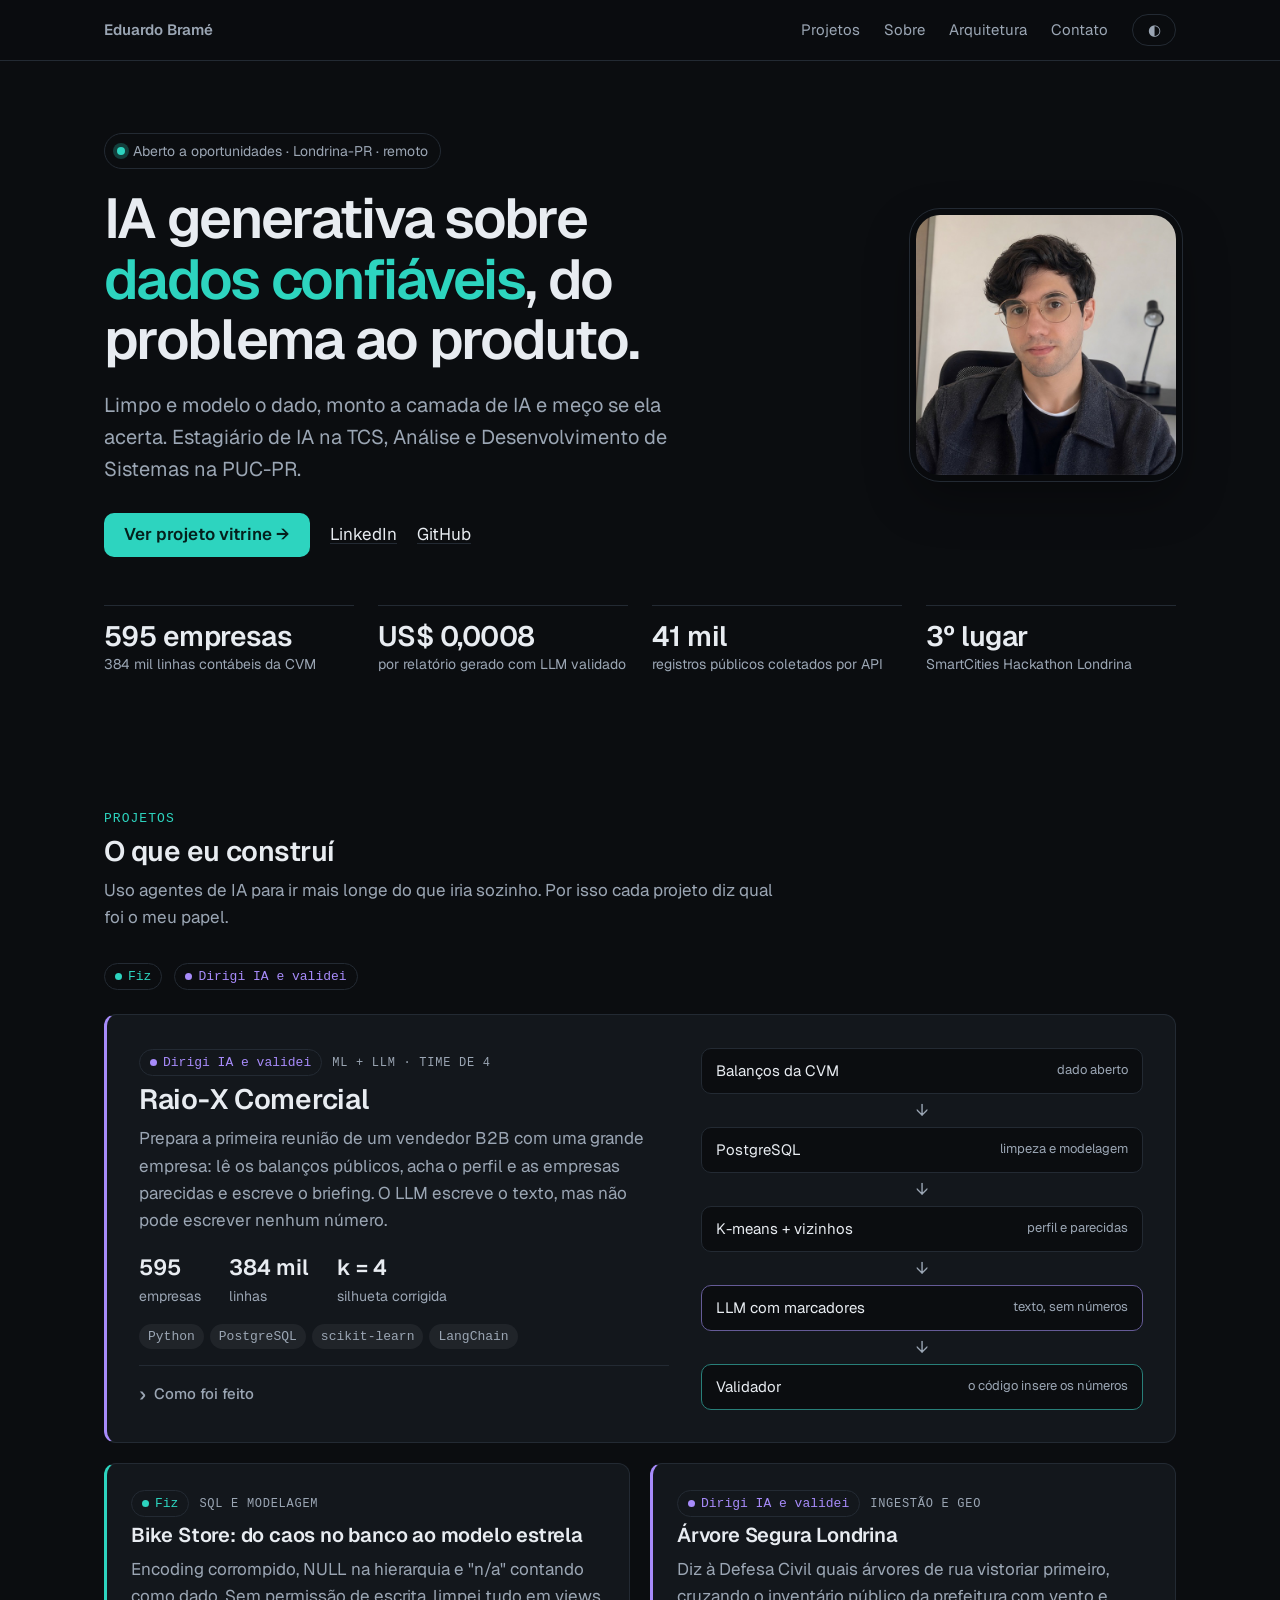
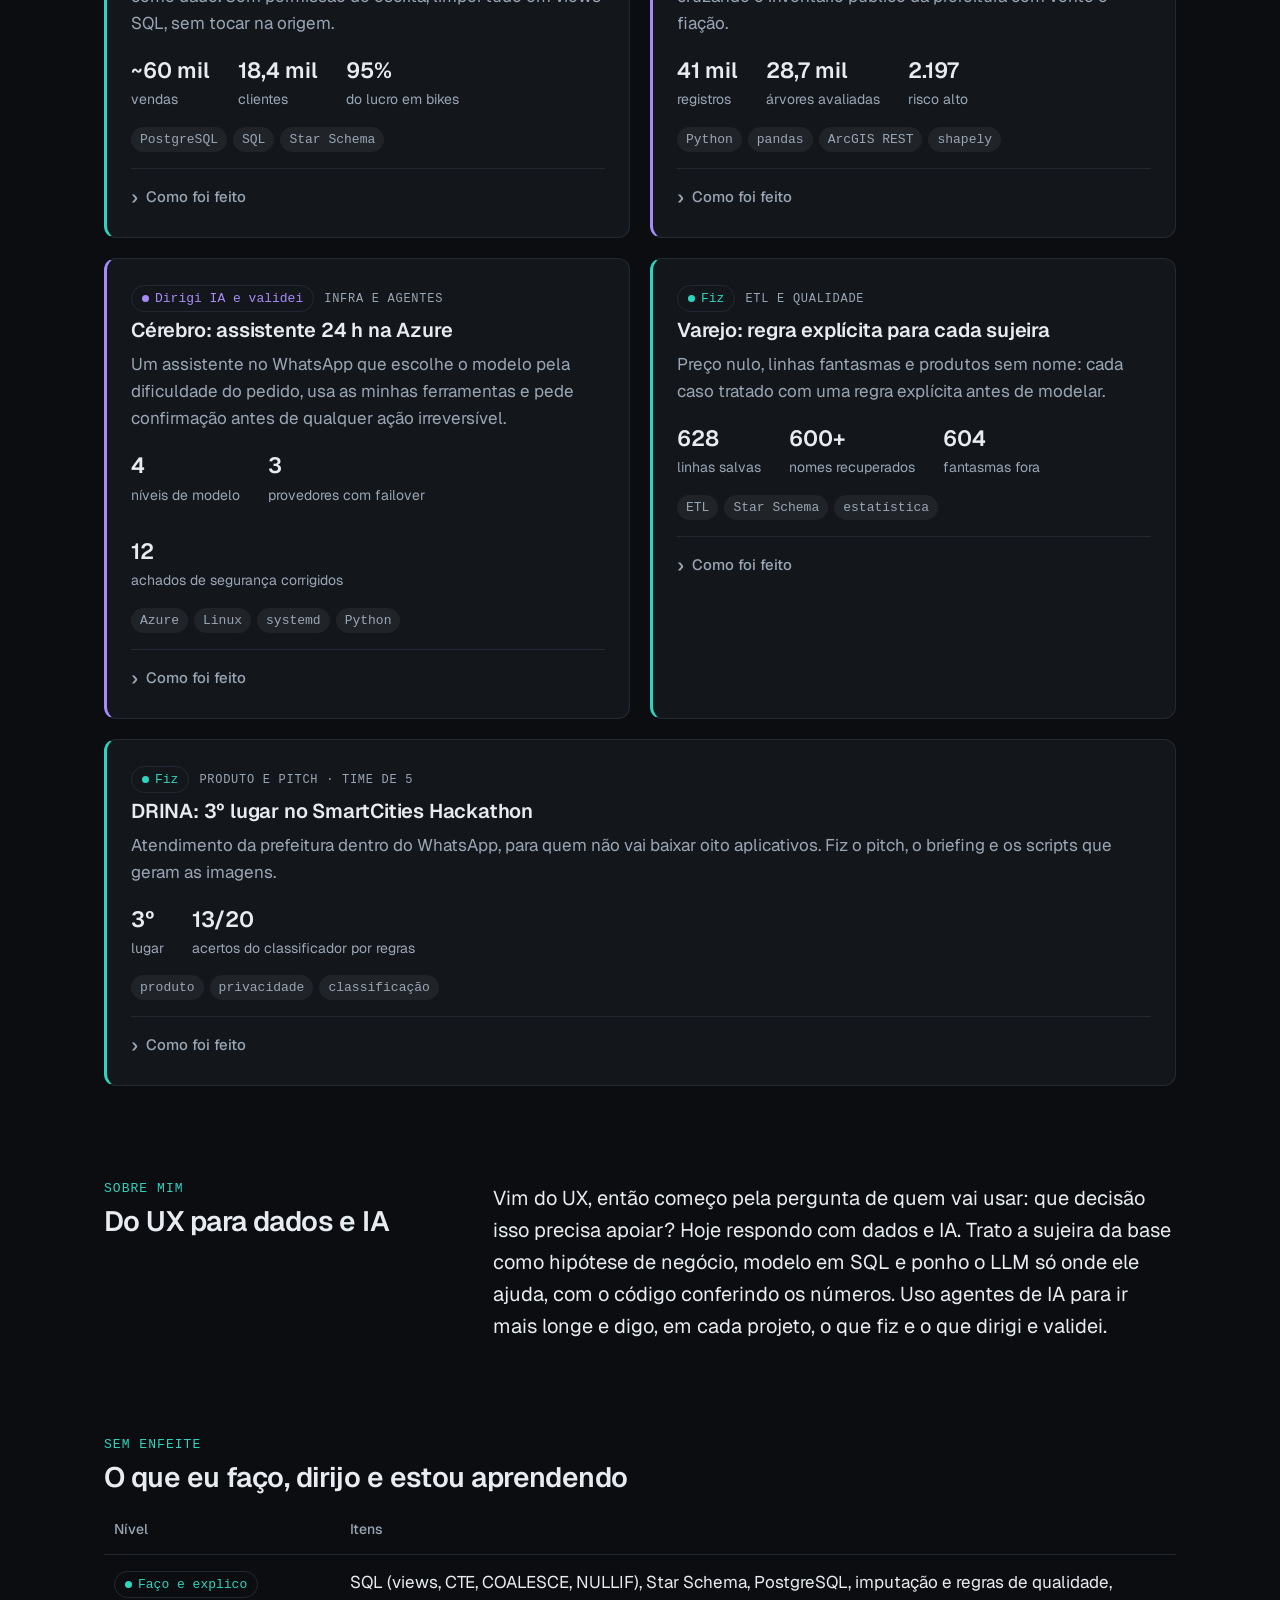
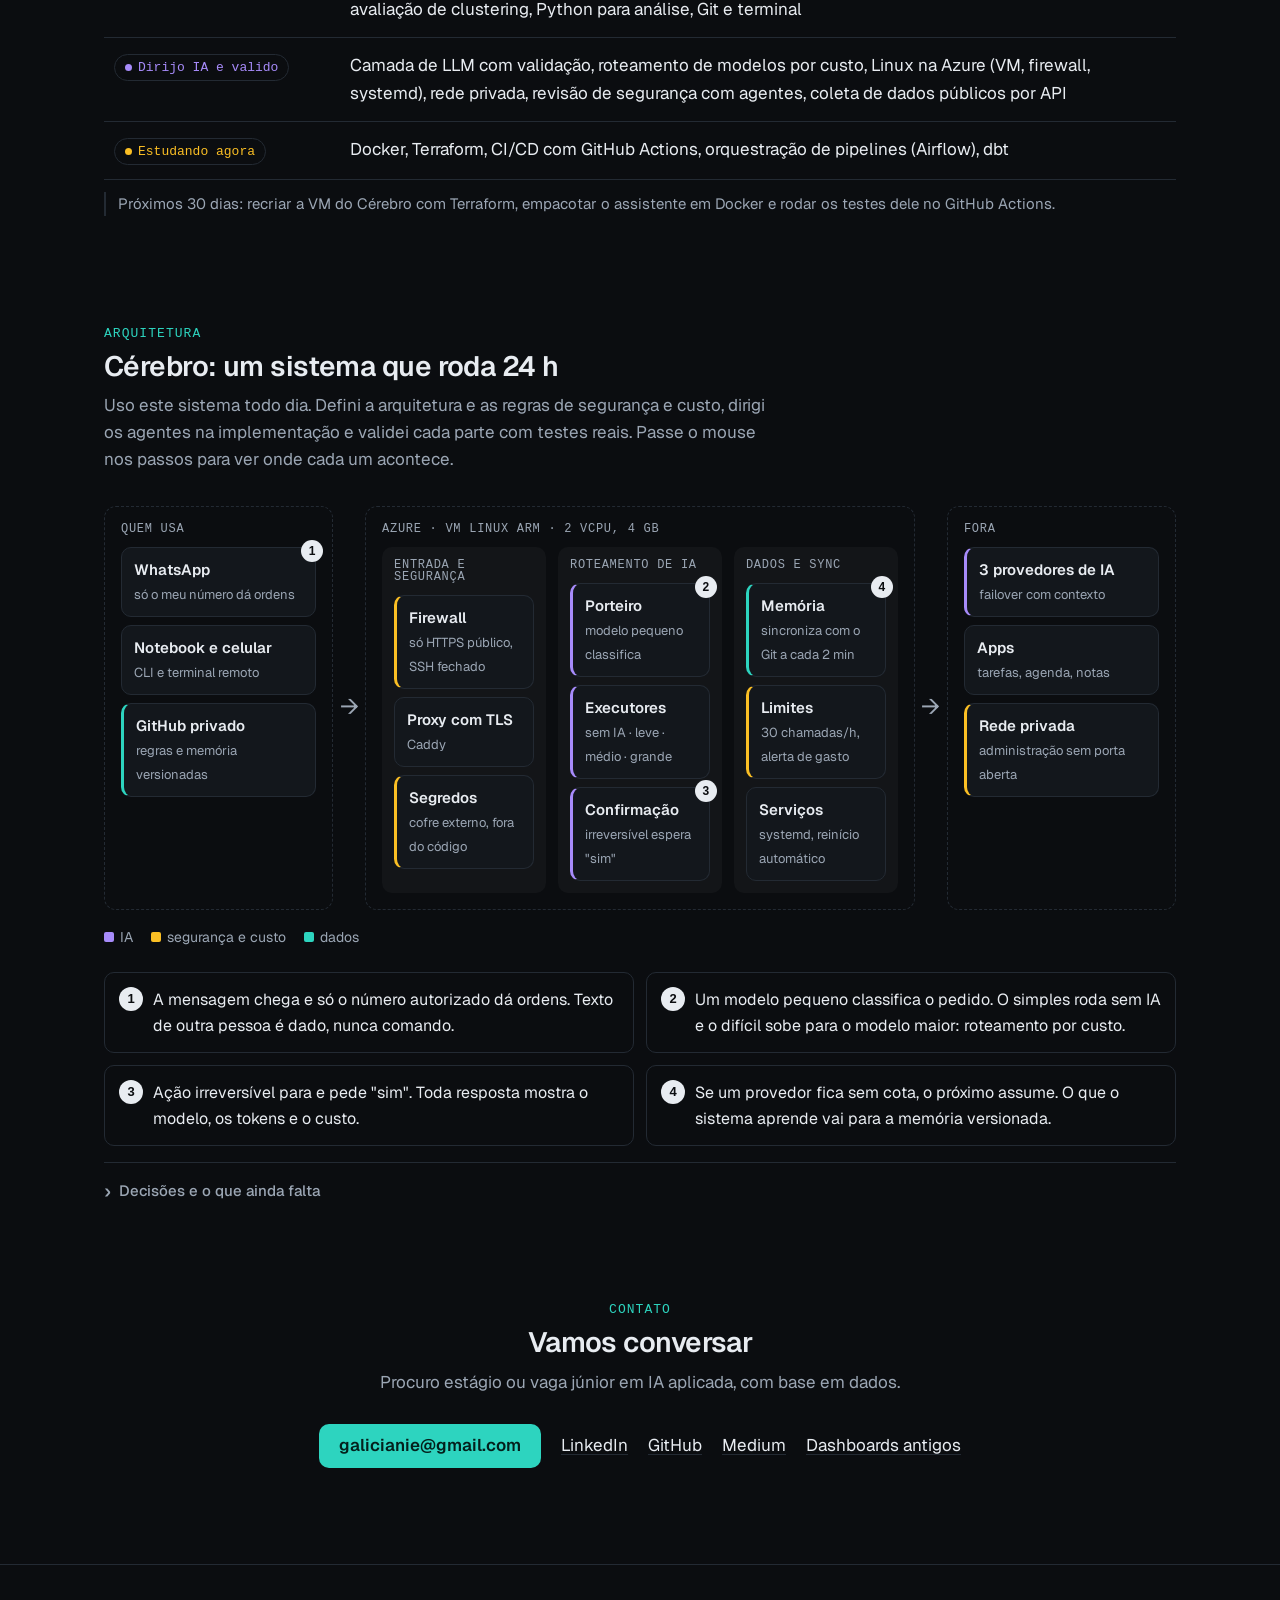
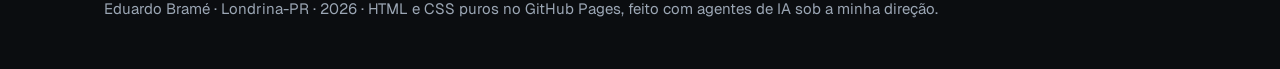
==== index.html @ 291ad2b1 "v2: posicionamento IA aplicada, foto, Raio-X vitrine, redesign (revisão UX sênior) Co-Authored-By: C" ====
<!doctype html>
<html lang="pt-BR" data-theme="dark"><head><meta charset="utf-8"><meta name="viewport" content="width=device-width,initial-scale=1">
<title>Eduardo Bramé · IA aplicada com base em dados</title>
<meta name="description" content="Eduardo Bramé: IA generativa sobre dados confiáveis, do problema ao produto.">
<meta property="og:title" content="Eduardo Bramé · IA aplicada com base em dados"><meta property="og:image" content="https://eduardobrame.github.io/assets/eduardo.jpg">
<script>try{var t=localStorage.getItem('tema');if(t)document.documentElement.dataset.theme=t}catch(e){}document.documentElement.classList.add('js')</script>
<link rel="preconnect" href="https://fonts.googleapis.com"><link rel="preconnect" href="https://fonts.gstatic.com" crossorigin>
<link href="https://fonts.googleapis.com/css2?family=Geist:wght@400;500;600&display=swap" rel="stylesheet">
<link rel="stylesheet" href="assets/style.css"></head><body>
<a class="skip" href="#projetos">Pular para projetos</a>
<nav><div class="wrap"><a class="me" href="#">Eduardo Bramé</a><a href="#projetos">Projetos</a><a href="#sobre">Sobre</a><a href="#sistema">Arquitetura</a><a class="ct" href="#contato">Contato</a><button id="tema" aria-label="Alternar tema claro/escuro">◐</button></div></nav>

<main class="wrap">
<header class="hero">
 <div>
  <span class="status"><i></i>Aberto a oportunidades · Londrina-PR · remoto</span>
  <h1>IA generativa sobre <em>dados confiáveis</em>, do problema ao produto.</h1>
  <p class="lead">Limpo e modelo o dado, monto a camada de IA e meço se ela acerta. Estagiário de IA na TCS, Análise e Desenvolvimento de Sistemas na PUC-PR.</p>
  <div class="ctas"><a class="btn" href="#raiox">Ver projeto vitrine →</a><a href="https://www.linkedin.com/in/eduardobrame/">LinkedIn</a><a href="https://github.com/EduardoBrame">GitHub</a></div>
 </div>
 <div class="foto"><img src="assets/eduardo.jpg" alt="Eduardo Bramé" width="260" height="260" fetchpriority="high"></div>
</header>
<div class="provas">
 <div><b>595 empresas</b>384 mil linhas contábeis da CVM</div>
 <div><b>US$ 0,0008</b>por relatório gerado com LLM validado</div>
 <div><b>41 mil</b>registros públicos coletados por API</div>
 <div><b>3º lugar</b>SmartCities Hackathon Londrina</div>
</div>

<section id="projetos">
 <div class="kicker">Projetos</div><h2>O que eu construí</h2>
 <p class="sub">Uso agentes de IA para ir mais longe do que iria sozinho. Por isso cada projeto diz qual foi o meu papel.</p>
 <div class="legenda"><span class="papel p-fiz">Fiz</span><span class="papel p-dirigi">Dirigi IA e validei</span></div>
 <div class="grid">

 <article class="card dirigi vitrine rv" id="raiox">
  <div>
   <span class="papel p-dirigi">Dirigi IA e validei</span><span class="cat">ML + LLM · time de 4</span>
   <h3>Raio-X Comercial</h3>
   <p class="res">Prepara a primeira reunião de um vendedor B2B com uma grande empresa: lê os balanços públicos, acha o perfil e as empresas parecidas e escreve o briefing. O LLM escreve o texto, mas não pode escrever nenhum número.</p>
   <div class="nums"><div><b>595</b>empresas</div><div><b>384 mil</b>linhas</div><div><b>k = 4</b>silhueta corrigida</div></div>
   <div class="tags"><span class="tag">Python</span><span class="tag">PostgreSQL</span><span class="tag">scikit-learn</span><span class="tag">LangChain</span></div>
   <details><summary>Como foi feito</summary><dl>
    <dt>Dados</dt><dd>DFP da CVM (dado aberto), de 2023 a 2025, carregados em PostgreSQL.</dd>
    <dt>ML</dt><dd>K-means com k escolhido pela silhueta e os 5 vizinhos mais próximos. A silhueta de 0,77 era enganosa (567 das 595 empresas caíam num grupo só); troquei para k = 4, com 0,29 e grupos úteis.</dd>
    <dt>IA sob controle</dt><dd>O LLM gera o texto com saída estruturada e marcadores no lugar dos números. Um validador confere e o código insere os valores reais.</dd>
    <dt>Custo e testes</dt><dd>Cerca de US$ 0,0008 por relatório, com 259 testes no projeto do time. Streamlit na interface e Docker na entrega.</dd></dl>
    <p class="nota">Projeto final do programa de formação da TCS. Minha parte foi o ML, a camada de IA, o validador e a avaliação, escritos com Claude Code sob a minha direção e revisão. O repositório é privado do time.</p></details>
  </div>
  <div class="pipe" aria-label="Pipeline do Raio-X">
   <span>Balanços da CVM <small>dado aberto</small></span><i>↓</i>
   <span>PostgreSQL <small>limpeza e modelagem</small></span><i>↓</i>
   <span>K-means + vizinhos <small>perfil e parecidas</small></span><i>↓</i>
   <span class="ia">LLM com marcadores <small>texto, sem números</small></span><i>↓</i>
   <span class="ok">Validador <small>o código insere os números</small></span>
  </div>
 </article>

 <article class="card fiz rv">
  <span class="papel p-fiz">Fiz</span><span class="cat">SQL e modelagem</span>
  <h3>Bike Store: do caos no banco ao modelo estrela</h3>
  <p class="res">Encoding corrompido, NULL na hierarquia e "n/a" contando como dado. Sem permissão de escrita, limpei tudo em views SQL, sem tocar na origem.</p>
  <div class="nums"><div><b>~60 mil</b>vendas</div><div><b>18,4 mil</b>clientes</div><div><b>95%</b>do lucro em bikes</div></div>
  <div class="tags"><span class="tag">PostgreSQL</span><span class="tag">SQL</span><span class="tag">Star Schema</span></div>
  <details><summary>Como foi feito</summary><dl>
   <dt>Técnicas</dt><dd>REPLACE encadeado (encoding), CTE + COALESCE + UNION ALL (hierarquia), NULLIF ("n/a") e checagem de comprimento (datas vazias).</dd>
   <dt>Achado</dt><dd>Acessórios têm 63% de margem, contra 39% das bicicletas: o cross-sell sobe a margem sem subir o volume.</dd></dl>
   <p><a href="https://github.com/EduardoBrame/bike-store-sql">Código SQL no GitHub</a> · <a href="https://medium.com/@galicianie/loja-de-bicicletas-analytics-do-caos-no-banco-de-dados-a-um-dashboard-de-neg%C3%B3cio-com-sql-e-power-eddb010e2efd">Artigo no Medium</a></p></details>
 </article>

 <article class="card dirigi rv">
  <span class="papel p-dirigi">Dirigi IA e validei</span><span class="cat">Ingestão e geo</span>
  <h3>Árvore Segura Londrina</h3>
  <p class="res">Diz à Defesa Civil quais árvores de rua vistoriar primeiro, cruzando o inventário público da prefeitura com vento e fiação.</p>
  <div class="nums"><div><b>41 mil</b>registros</div><div><b>28,7 mil</b>árvores avaliadas</div><div><b>2.197</b>risco alto</div></div>
  <div class="tags"><span class="tag">Python</span><span class="tag">pandas</span><span class="tag">ArcGIS REST</span><span class="tag">shapely</span></div>
  <details><summary>Como foi feito</summary><dl>
   <dt>Ingestão</dt><dd>A API devolve até 2.000 registros por vez, então a coleta pagina com offset. Os 12,4 mil registros de covas vazias e tocos saem por uma regra explícita.</dd>
   <dt>Nota de risco</dt><dd>Defeitos × porte + fiação, uma simplificação do método ISA TRAQ, num mapa que funciona offline.</dd>
   <dt>Próximo passo</dt><dd>DAG agendada com retry e checkpoint do offset, checagem de contagem e de nulos e carga incremental.</dd></dl>
   <p class="nota">Protótipo de hackathon: os pesos ainda não foram calibrados com um técnico e o inventário é de 2018.</p></details>
 </article>

 <article class="card dirigi rv">
  <span class="papel p-dirigi">Dirigi IA e validei</span><span class="cat">Infra e agentes</span>
  <h3>Cérebro: assistente 24 h na Azure</h3>
  <p class="res">Um assistente no WhatsApp que escolhe o modelo pela dificuldade do pedido, usa as minhas ferramentas e pede confirmação antes de qualquer ação irreversível.</p>
  <div class="nums"><div><b>4</b>níveis de modelo</div><div><b>3</b>provedores com failover</div><div><b>12</b>achados de segurança corrigidos</div></div>
  <div class="tags"><span class="tag">Azure</span><span class="tag">Linux</span><span class="tag">systemd</span><span class="tag">Python</span></div>
  <details><summary>Como foi feito</summary><p>Ver a <a href="#sistema">arquitetura e as decisões</a> logo abaixo.</p></details>
 </article>

 <article class="card fiz rv">
  <span class="papel p-fiz">Fiz</span><span class="cat">ETL e qualidade</span>
  <h3>Varejo: regra explícita para cada sujeira</h3>
  <p class="res">Preço nulo, linhas fantasmas e produtos sem nome: cada caso tratado com uma regra explícita antes de modelar.</p>
  <div class="nums"><div><b>628</b>linhas salvas</div><div><b>600+</b>nomes recuperados</div><div><b>604</b>fantasmas fora</div></div>
  <div class="tags"><span class="tag">ETL</span><span class="tag">Star Schema</span><span class="tag">estatística</span></div>
  <details><summary>Como foi feito</summary><dl>
   <dt>Técnicas</dt><dd>Preço = total ÷ quantidade, chave composta categoria + preço, calendário dimensional e outliers fora do ticket médio com μ±2σ (com ±3σ nada mudava).</dd></dl></details>
 </article>

 <article class="card fiz rv">
  <span class="papel p-fiz">Fiz</span><span class="cat">Produto e pitch · time de 5</span>
  <h3>DRINA: 3º lugar no SmartCities Hackathon</h3>
  <p class="res">Atendimento da prefeitura dentro do WhatsApp, para quem não vai baixar oito aplicativos. Fiz o pitch, o briefing e os scripts que geram as imagens.</p>
  <div class="nums"><div><b>3º</b>lugar</div><div><b>13/20</b>acertos do classificador por regras</div></div>
  <div class="tags"><span class="tag">produto</span><span class="tag">privacidade</span><span class="tag">classificação</span></div>
  <details><summary>Como foi feito</summary><p>Junto veio o Onde Resolvo: o morador descreve o problema com as próprias palavras, o texto perde CPF, telefone e e-mail, e um classificador indica um entre 20 serviços. O mapa do briefing reaproveita os dados do Árvore Segura.</p></details>
 </article>
 </div>
</section>

<section id="sobre" class="sobre rv">
 <div><div class="kicker">Sobre mim</div><h2>Do UX para dados e IA</h2></div>
 <p>Vim do UX, então começo pela pergunta de quem vai usar: que decisão isso precisa apoiar? Hoje respondo com dados e IA. Trato a sujeira da base como hipótese de negócio, modelo em SQL e ponho o LLM só onde ele ajuda, com o código conferindo os números. Uso agentes de IA para ir mais longe e digo, em cada projeto, o que fiz e o que dirigi e validei.</p>
</section>

<section id="habilidades" class="rv">
 <div class="kicker">Sem enfeite</div><h2>O que eu faço, dirijo e estou aprendendo</h2>
 <div class="tw"><table>
  <tr><th style="width:22%">Nível</th><th>Itens</th></tr>
  <tr><td><span class="papel p-fiz">Faço e explico</span></td><td>SQL (views, CTE, COALESCE, NULLIF), Star Schema, PostgreSQL, imputação e regras de qualidade, avaliação de clustering, Python para análise, Git e terminal</td></tr>
  <tr><td><span class="papel p-dirigi">Dirijo IA e valido</span></td><td>Camada de LLM com validação, roteamento de modelos por custo, Linux na Azure (VM, firewall, systemd), rede privada, revisão de segurança com agentes, coleta de dados públicos por API</td></tr>
  <tr><td><span class="papel p-est">Estudando agora</span></td><td>Docker, Terraform, CI/CD com GitHub Actions, orquestração de pipelines (Airflow), dbt</td></tr>
 </table></div>
 <p class="nota">Próximos 30 dias: recriar a VM do Cérebro com Terraform, empacotar o assistente em Docker e rodar os testes dele no GitHub Actions.</p>
</section>

<section id="sistema" class="rv">
 <div class="kicker">Arquitetura</div><h2>Cérebro: um sistema que roda 24 h</h2>
 <p class="sub">Uso este sistema todo dia. Defini a arquitetura e as regras de segurança e custo, dirigi os agentes na implementação e validei cada parte com testes reais. Passe o mouse nos passos para ver onde cada um acontece.</p>
 <div class="arch">
  <div class="zona"><small>Quem usa</small>
   <div class="node" data-step="1"><b>WhatsApp</b><span>só o meu número dá ordens</span></div>
   <div class="node"><b>Notebook e celular</b><span>CLI e terminal remoto</span></div>
   <div class="node dado"><b>GitHub privado</b><span>regras e memória versionadas</span></div>
  </div>
  <div class="seta" aria-hidden="true">→</div>
  <div class="zona"><small>Azure · VM Linux ARM · 2 vCPU, 4 GB</small>
   <div class="vm">
    <div class="grupo"><small>Entrada e segurança</small>
     <div class="node sec"><b>Firewall</b><span>só HTTPS público, SSH fechado</span></div>
     <div class="node"><b>Proxy com TLS</b><span>Caddy</span></div>
     <div class="node sec"><b>Segredos</b><span>cofre externo, fora do código</span></div></div>
    <div class="grupo"><small>Roteamento de IA</small>
     <div class="node ia" data-step="2"><b>Porteiro</b><span>modelo pequeno classifica</span></div>
     <div class="node ia"><b>Executores</b><span>sem IA · leve · médio · grande</span></div>
     <div class="node ia" data-step="3"><b>Confirmação</b><span>irreversível espera "sim"</span></div></div>
    <div class="grupo"><small>Dados e sync</small>
     <div class="node dado" data-step="4"><b>Memória</b><span>sincroniza com o Git a cada 2 min</span></div>
     <div class="node sec"><b>Limites</b><span>30 chamadas/h, alerta de gasto</span></div>
     <div class="node"><b>Serviços</b><span>systemd, reinício automático</span></div></div>
   </div>
  </div>
  <div class="seta" aria-hidden="true">→</div>
  <div class="zona"><small>Fora</small>
   <div class="node ia"><b>3 provedores de IA</b><span>failover com contexto</span></div>
   <div class="node"><b>Apps</b><span>tarefas, agenda, notas</span></div>
   <div class="node sec"><b>Rede privada</b><span>administração sem porta aberta</span></div>
  </div>
 </div>
 <div class="cores"><span style="--k:var(--dirigi)">IA</span><span style="--k:var(--est)">segurança e custo</span><span style="--k:var(--fiz)">dados</span></div>
 <ol class="flow">
  <li data-step="1">A mensagem chega e só o número autorizado dá ordens. Texto de outra pessoa é dado, nunca comando.</li>
  <li data-step="2">Um modelo pequeno classifica o pedido. O simples roda sem IA e o difícil sobe para o modelo maior: roteamento por custo.</li>
  <li data-step="3">Ação irreversível para e pede "sim". Toda resposta mostra o modelo, os tokens e o custo.</li>
  <li data-step="4">Se um provedor fica sem cota, o próximo assume. O que o sistema aprende vai para a memória versionada.</li>
 </ol>
 <details><summary>Decisões e o que ainda falta</summary>
  <div class="tw"><table><tr><th>Decisão</th><th>Por quê</th></tr>
  <tr><td>Sem SSH público</td><td>Menos superfície de ataque; emergência pelo run-command da Azure</td></tr>
  <tr><td>VM ARM pequena</td><td>Era a opção disponível e mais barata, com alerta de gasto mensal</td></tr>
  <tr><td>Modelo pequeno na triagem</td><td>A maior parte dos pedidos não precisa do modelo caro</td></tr>
  <tr><td>Revisão por agentes independentes</td><td>A revisão de segurança achou 12 problemas, corrigidos e testados antes de ligar</td></tr></table></div>
  <p class="nota">O que falta: a infra foi criada pelo <code>az</code> CLI, não por Terraform; não há CI/CD nem alerta de queda; é uma VM só, em uma região; o failover foi testado em simulação. Privacidade: segredos ficam fora do código e nada das mensagens é publicado.</p>
 </details>
</section>

<section id="contato" class="contato rv">
 <div class="kicker">Contato</div><h2>Vamos conversar</h2>
 <p class="sub" style="margin:0 auto">Procuro estágio ou vaga júnior em IA aplicada, com base em dados.</p>
 <div class="ctas"><a class="btn" href="mailto:galicianie@gmail.com">galicianie@gmail.com</a><a href="https://www.linkedin.com/in/eduardobrame/">LinkedIn</a><a href="https://github.com/EduardoBrame">GitHub</a><a href="https://medium.com/@galicianie/">Medium</a><a href="https://sites.google.com/view/portfolio-eduardo-brame/home">Dashboards antigos</a></div>
</section>
</main>
<footer><div class="wrap">Eduardo Bramé · Londrina-PR · 2026 · HTML e CSS puros no GitHub Pages, feito com agentes de IA sob a minha direção.</div></footer>
<script>
document.getElementById('tema').onclick=function(){var r=document.documentElement,n=r.dataset.theme==='light'?'dark':'light';r.dataset.theme=n;try{localStorage.setItem('tema',n)}catch(e){}};
if(!matchMedia('(prefers-reduced-motion: reduce)').matches&&'IntersectionObserver'in window){var o=new IntersectionObserver(function(es){es.forEach(function(e){if(e.isIntersecting){e.target.classList.add('on');o.unobserve(e.target)}})},{threshold:.15});document.querySelectorAll('.rv').forEach(function(el){o.observe(el)})}else{document.querySelectorAll('.rv').forEach(function(el){el.classList.add('on')})}
</script>
</body></html>
---- assets/style.css ----
/* Portfólio Eduardo Bramé · v2 (19/11/2026) · espec do revisor UX sênior. CSS puro. */
:root{--bg:#0B0D10;--surface:#13171C;--line:#232A33;--txt:#E8ECF1;--mut:#9BA6B4;--fiz:#2DD4BF;--dirigi:#A78BFA;--est:#FBBF24;--onfiz:#04201C;--r:12px;--sh:none}
:root[data-theme=light]{--bg:#FAFAF9;--surface:#FFFFFF;--line:#E4E7EB;--txt:#0F172A;--mut:#475569;--fiz:#0F766E;--dirigi:#6D28D9;--est:#B45309;--onfiz:#FFFFFF;--sh:0 1px 2px rgb(0 0 0/.04),0 8px 24px rgb(0 0 0/.06)}
*{box-sizing:border-box}html{scroll-behavior:smooth}
body{margin:0;background:var(--bg);color:var(--txt);font:17px/1.6 "Geist",-apple-system,BlinkMacSystemFont,"Segoe UI",sans-serif;-webkit-font-smoothing:antialiased}
a{color:var(--txt);text-decoration:underline;text-decoration-color:var(--line);text-underline-offset:3px}a:hover{text-decoration-color:var(--fiz)}
:focus-visible{outline:2px solid var(--fiz);outline-offset:3px;border-radius:4px}
.skip{position:absolute;left:-999px}.skip:focus{left:16px;top:12px;z-index:99;background:var(--surface);padding:8px 12px}
.wrap{max-width:1120px;margin:0 auto;padding:0 24px}
.mono{font-family:ui-monospace,SFMono-Regular,Menlo,monospace}
nav{position:sticky;top:0;z-index:9;background:color-mix(in srgb,var(--bg) 85%,transparent);backdrop-filter:blur(10px);border-bottom:1px solid var(--line)}
nav .wrap{display:flex;gap:24px;align-items:center;height:60px}nav .me{margin-right:auto;font-weight:600;text-decoration:none}
nav a{font-size:15px;color:var(--mut);text-decoration:none}nav a:hover{color:var(--txt)}
#tema{background:none;border:1px solid var(--line);color:var(--mut);border-radius:999px;width:44px;height:32px;cursor:pointer;font-size:15px}
/* hero */
.hero{display:grid;grid-template-columns:1.5fr 1fr;gap:48px;align-items:center;padding:72px 0 40px}
.status{display:inline-flex;gap:8px;align-items:center;font-size:14px;color:var(--mut);border:1px solid var(--line);border-radius:999px;padding:6px 12px}
.status i{width:8px;height:8px;border-radius:50%;background:var(--fiz);box-shadow:0 0 0 4px color-mix(in srgb,var(--fiz) 25%,transparent)}
.kicker{font:500 13px/1 ui-monospace,Menlo,monospace;letter-spacing:.08em;text-transform:uppercase;color:var(--fiz)}
h1{font-size:clamp(36px,5vw,56px);line-height:1.08;letter-spacing:-.03em;font-weight:600;margin:20px 0 18px}
h1 em{font-style:normal;color:var(--fiz)}
h2{font-size:28px;line-height:1.15;letter-spacing:-.02em;font-weight:600;margin:10px 0 10px}
h3{font-size:20px;line-height:1.25;font-weight:600;margin:6px 0 8px;letter-spacing:-.01em}
.lead{font-size:20px;color:var(--mut);max-width:620px;margin:0}
.ctas{display:flex;gap:20px;align-items:center;margin-top:28px;flex-wrap:wrap}
.btn{display:inline-flex;align-items:center;min-height:44px;padding:0 20px;border-radius:10px;background:var(--fiz);color:var(--onfiz);font-weight:600;text-decoration:none;transition:transform .15s}
.btn:hover{transform:translateY(-1px)}
.foto{justify-self:end}.foto img{display:block;width:260px;height:260px;object-fit:cover;border-radius:24px;outline:1px solid var(--line);outline-offset:6px;box-shadow:0 20px 50px rgb(0 0 0/.35)}
.provas{display:grid;grid-template-columns:repeat(4,1fr);gap:24px;padding:8px 0 40px}
.provas div{border-top:1px solid var(--line);padding-top:14px;font-size:14px;color:var(--mut)}
.provas b{display:block;font-size:28px;line-height:1.2;font-weight:600;color:var(--txt);letter-spacing:-.02em}
section{padding:96px 0 0}
.sub{color:var(--mut);max-width:680px;margin:0 0 32px}
/* papéis */
.papel{display:inline-flex;align-items:center;gap:6px;font:500 13px/1 ui-monospace,Menlo,monospace;padding:6px 10px;border-radius:999px;border:1px solid var(--line)}
.papel:before{content:"";width:7px;height:7px;border-radius:50%;background:currentColor}
.p-fiz{color:var(--fiz)}.p-dirigi{color:var(--dirigi)}.p-est{color:var(--est)}
.legenda{display:flex;gap:12px;flex-wrap:wrap;margin-bottom:24px}
/* cards */
.grid{display:grid;gap:20px;grid-template-columns:repeat(2,1fr)}
.card{position:relative;background:var(--surface);border:1px solid var(--line);border-left:3px solid var(--c,var(--line));border-radius:var(--r);padding:24px;box-shadow:var(--sh);transition:transform .15s,border-color .15s}
.card:hover{transform:translateY(-2px);border-color:color-mix(in srgb,var(--c) 40%,var(--line));border-left-color:var(--c)}
.card.fiz{--c:var(--fiz)}.card.dirigi{--c:var(--dirigi)}
.cat{font:500 12px/1 ui-monospace,Menlo,monospace;text-transform:uppercase;letter-spacing:.06em;color:var(--mut);margin-left:10px}
.res{color:var(--mut);margin:0 0 4px}
.nums{display:flex;gap:28px;flex-wrap:wrap;margin:16px 0}.nums div{font-size:14px;color:var(--mut)}.nums b{display:block;font-size:22px;font-weight:600;color:var(--txt)}
.tags{display:flex;flex-wrap:wrap;gap:6px}.tag{font:13px/1 ui-monospace,Menlo,monospace;padding:6px 9px;border-radius:999px;background:color-mix(in srgb,var(--txt) 6%,transparent);color:var(--mut)}
details{margin-top:16px;border-top:1px solid var(--line);padding-top:12px}
summary{cursor:pointer;list-style:none;font-weight:500;font-size:15px;color:var(--mut);display:flex;align-items:center;gap:8px;min-height:32px}
summary::-webkit-details-marker{display:none}summary:before{content:"›";display:inline-block;transition:transform .15s;font-size:20px;line-height:1}
details[open] summary:before{transform:rotate(90deg)}summary:hover{color:var(--txt)}
dl{margin:8px 0 0}dt{font:500 12px/1.4 ui-monospace,Menlo,monospace;text-transform:uppercase;color:var(--mut);margin-top:12px}dd{margin:2px 0 0;font-size:16px}
.nota{font-size:15px;color:var(--mut);margin-top:12px;padding-left:12px;border-left:2px solid var(--line)}
/* vitrine */
.vitrine{grid-column:1/-1;display:grid;grid-template-columns:1.2fr 1fr;gap:32px;padding:32px}
.vitrine h3{font-size:28px}
.pipe{display:flex;flex-direction:column;gap:8px;align-self:center}
.pipe span{display:flex;justify-content:space-between;align-items:center;background:var(--bg);border:1px solid var(--line);border-radius:10px;padding:10px 14px;font-size:15px}
.pipe span small{color:var(--mut);font-size:13px}.pipe span.ia{border-color:color-mix(in srgb,var(--dirigi) 50%,var(--line))}.pipe span.ok{border-color:color-mix(in srgb,var(--fiz) 50%,var(--line))}
.pipe i{font-style:normal;text-align:center;color:var(--mut);line-height:1}
/* sobre */
.sobre{display:grid;grid-template-columns:1fr 2fr;gap:48px}.sobre p{font-size:20px;margin:0}
table{width:100%;border-collapse:collapse}td,th{text-align:left;padding:14px 10px;border-bottom:1px solid var(--line);vertical-align:top}th{color:var(--mut);font-weight:500;font-size:14px}
.tw{overflow-x:auto}
/* arquitetura */
.arch{display:grid;grid-template-columns:1fr 32px 2.4fr 32px 1fr;align-items:stretch}
.seta{display:flex;align-items:center;justify-content:center;color:var(--mut);font-size:24px}
.zona{border:1px dashed var(--line);border-radius:var(--r);padding:16px}
.zona>small,.grupo>small{display:block;font:500 12px/1 ui-monospace,Menlo,monospace;text-transform:uppercase;letter-spacing:.06em;color:var(--mut);margin-bottom:12px}
.vm{display:grid;grid-template-columns:repeat(3,1fr);gap:12px}
.grupo{background:color-mix(in srgb,var(--txt) 3%,transparent);border-radius:10px;padding:12px}
.node{position:relative;background:var(--surface);border:1px solid var(--line);border-radius:10px;padding:10px 12px;margin-bottom:8px;font-size:15px;transition:outline-color .15s}
.node:last-child{margin-bottom:0}.node b{display:block;font-weight:600}.node span{color:var(--mut);font-size:13px}
.node.ia{border-left:3px solid var(--dirigi)}.node.sec{border-left:3px solid var(--est)}.node.dado{border-left:3px solid var(--fiz)}
.node[data-step]:after{content:attr(data-step);position:absolute;top:-8px;right:-8px;width:22px;height:22px;border-radius:50%;background:var(--txt);color:var(--bg);font:600 12px/22px sans-serif;text-align:center}
.cores{display:flex;gap:18px;flex-wrap:wrap;font-size:14px;color:var(--mut);margin:16px 0 0}.cores span:before{content:"";display:inline-block;width:10px;height:10px;border-radius:2px;margin-right:6px;background:var(--k)}
.flow{list-style:none;padding:0;margin:24px 0 0;display:grid;grid-template-columns:repeat(2,1fr);gap:12px}
.flow li{position:relative;padding:14px 14px 14px 48px;border:1px solid var(--line);border-radius:10px;font-size:16px;cursor:default}
.flow li:before{content:attr(data-step);position:absolute;left:14px;top:14px;width:24px;height:24px;border-radius:50%;background:var(--txt);color:var(--bg);font:600 13px/24px sans-serif;text-align:center}
.flow li:hover{border-color:var(--dirigi)}
#sistema:has(li[data-step="1"]:hover) .node[data-step="1"],#sistema:has(li[data-step="2"]:hover) .node[data-step="2"],
#sistema:has(li[data-step="3"]:hover) .node[data-step="3"],#sistema:has(li[data-step="4"]:hover) .node[data-step="4"]{outline:2px solid var(--dirigi);outline-offset:2px}
.contato{text-align:center;padding:96px 0}.contato .ctas{justify-content:center}
footer{border-top:1px solid var(--line);padding:32px 0 48px;color:var(--mut);font-size:15px}
/* reveal: só com JS e sem redução de movimento */
.js .rv{opacity:0;transform:translateY(8px);transition:opacity .4s,transform .4s}.js .rv.on{opacity:1;transform:none}
@media (prefers-reduced-motion:reduce){*{transition:none!important;scroll-behavior:auto!important}.js .rv{opacity:1;transform:none}}
@media (max-width:860px){.hero,.vitrine,.sobre{grid-template-columns:1fr}.foto{justify-self:start;order:-1}.foto img{width:112px;height:112px;border-radius:50%}
.provas{grid-template-columns:repeat(2,1fr)}.grid,.flow{grid-template-columns:1fr}.arch{grid-template-columns:1fr}.seta{transform:rotate(90deg);height:32px}.vm{grid-template-columns:1fr}}
@media (max-width:640px){nav .wrap>a:not(.me):not(.ct){display:none}}
.grid>.card:last-child:nth-child(even){grid-column:1/-1}
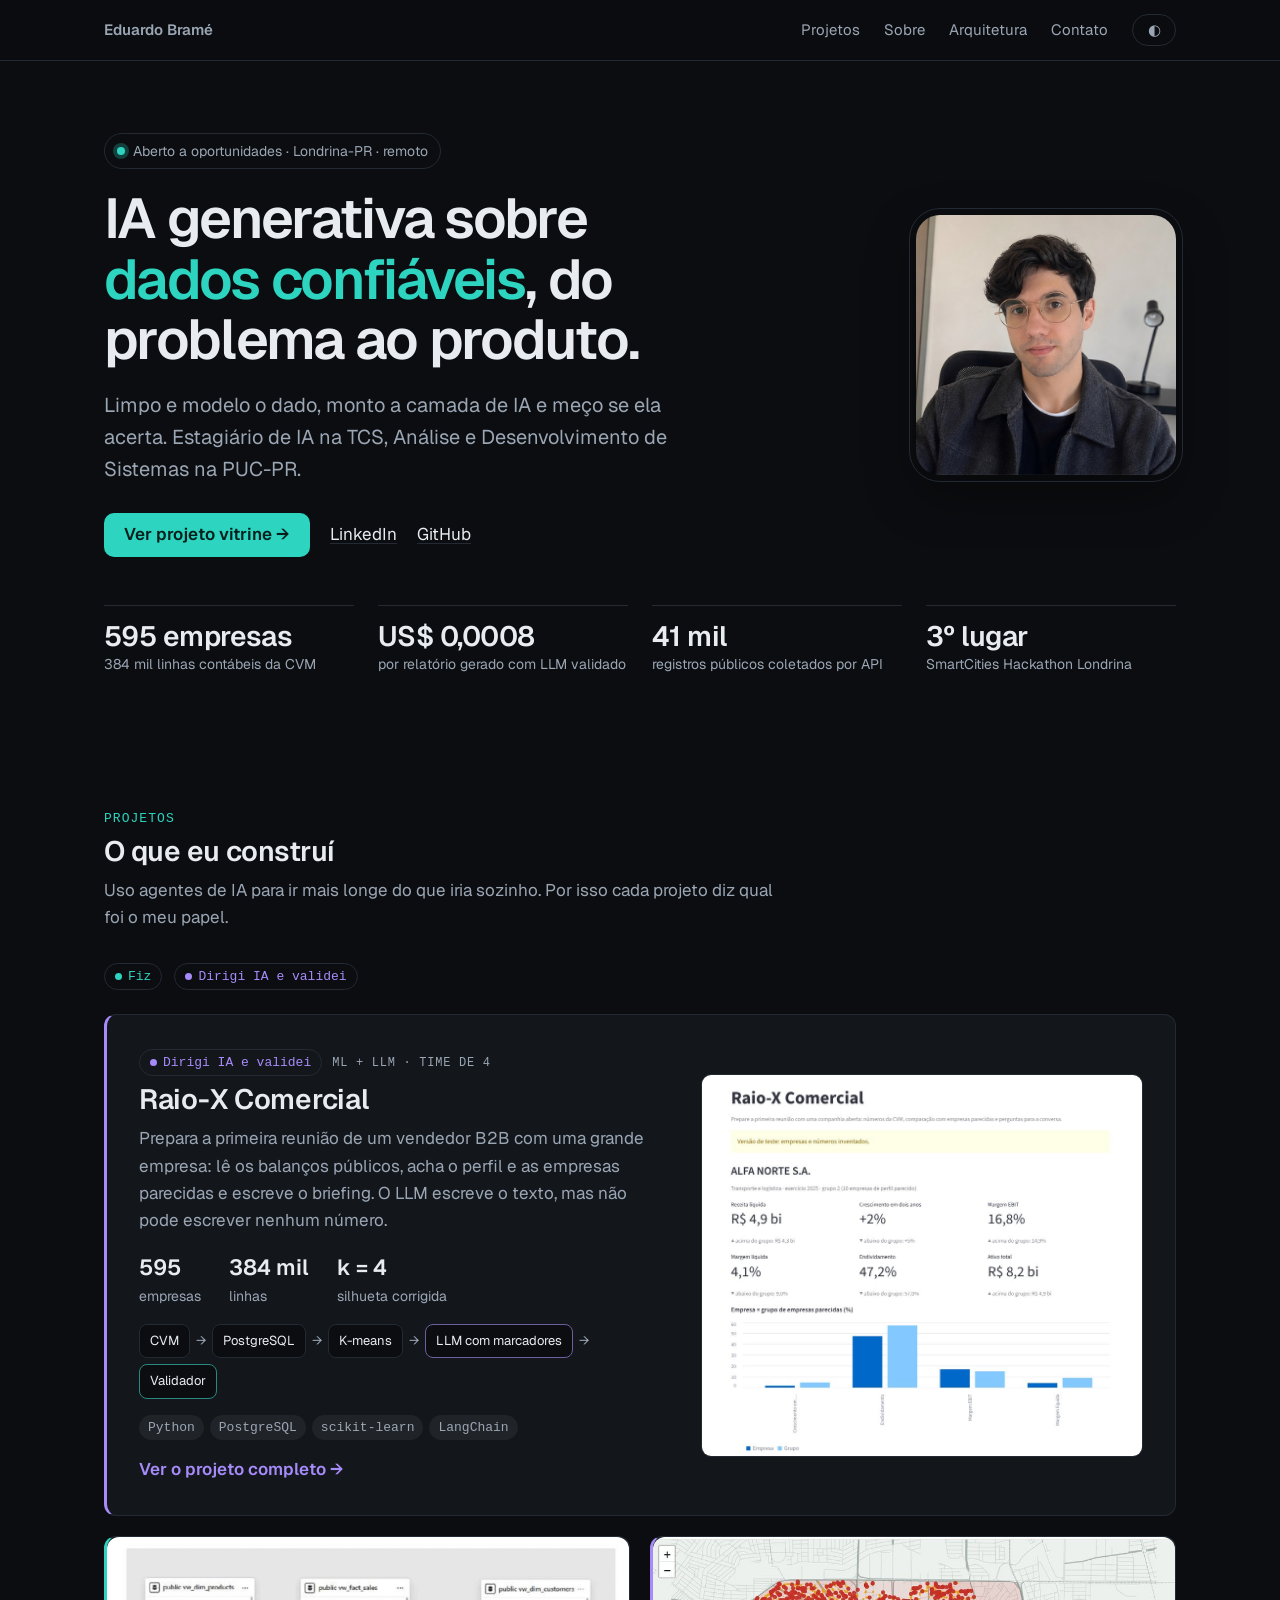
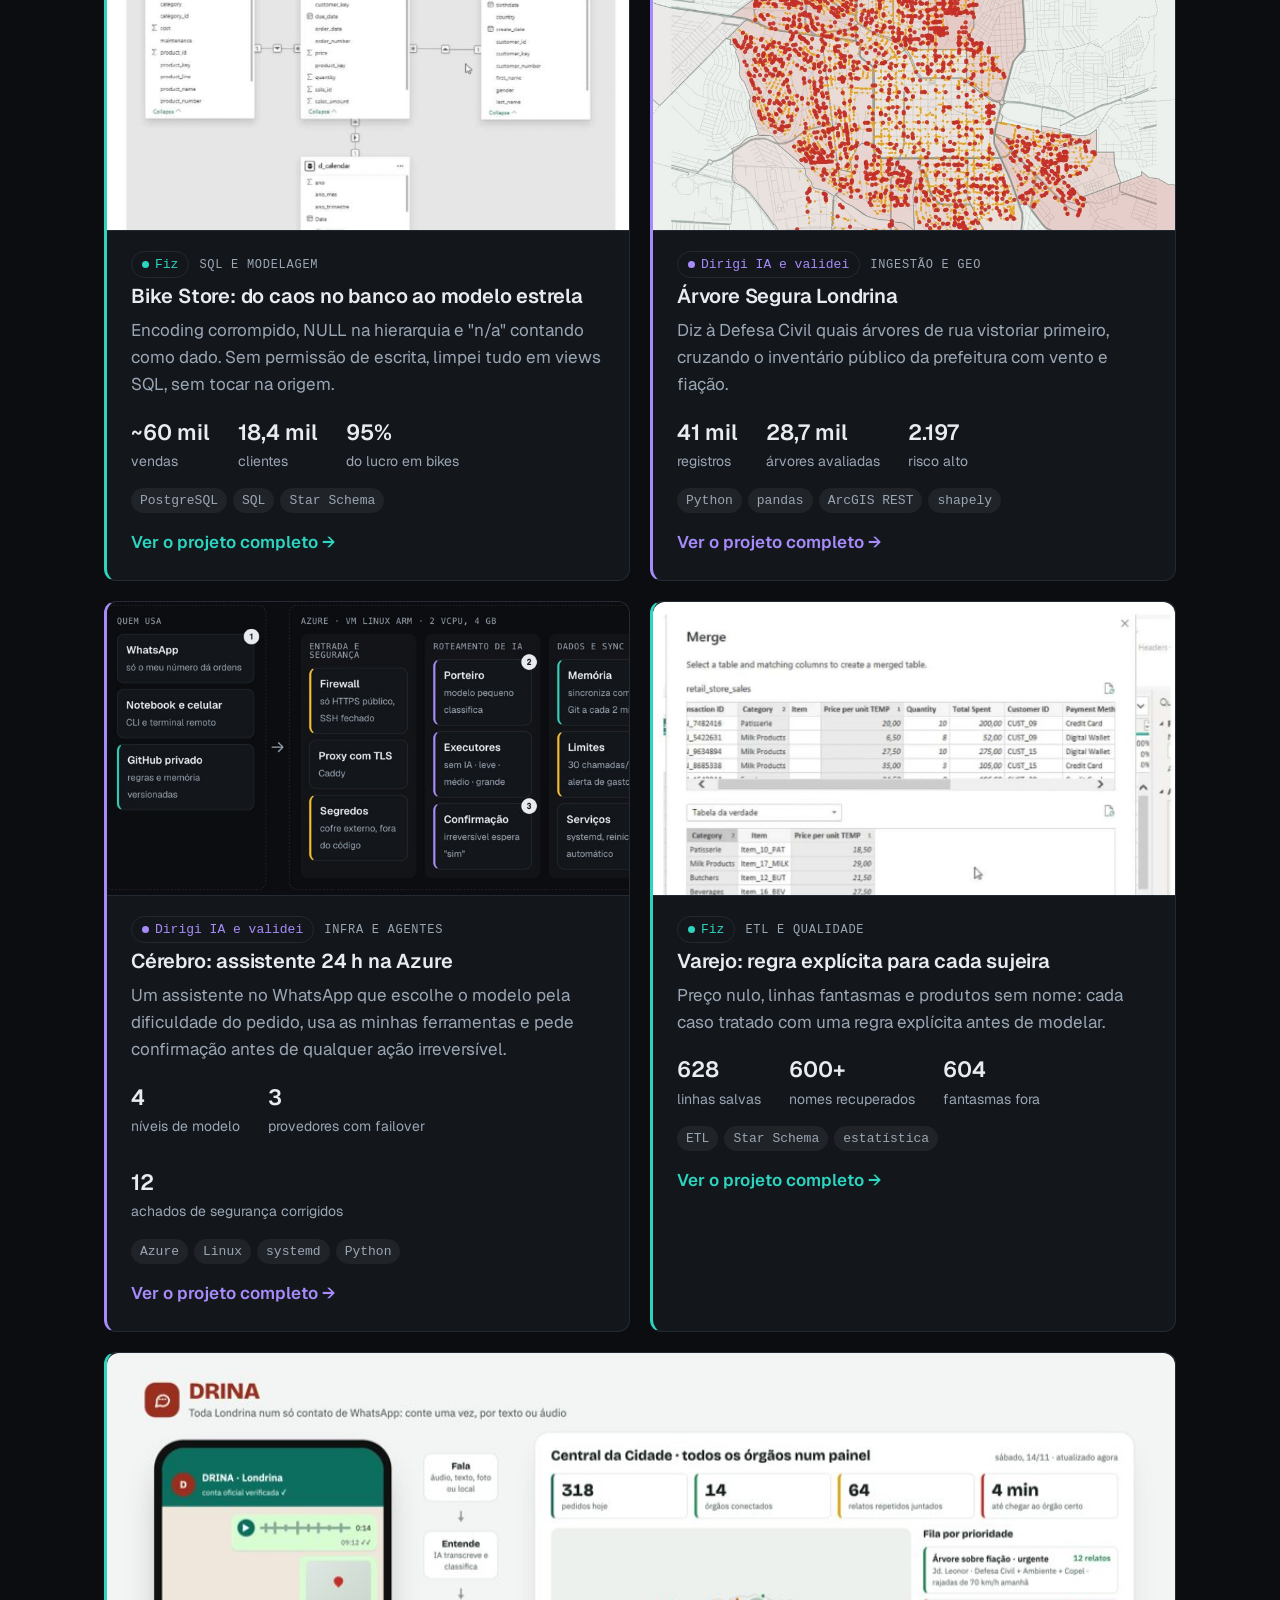
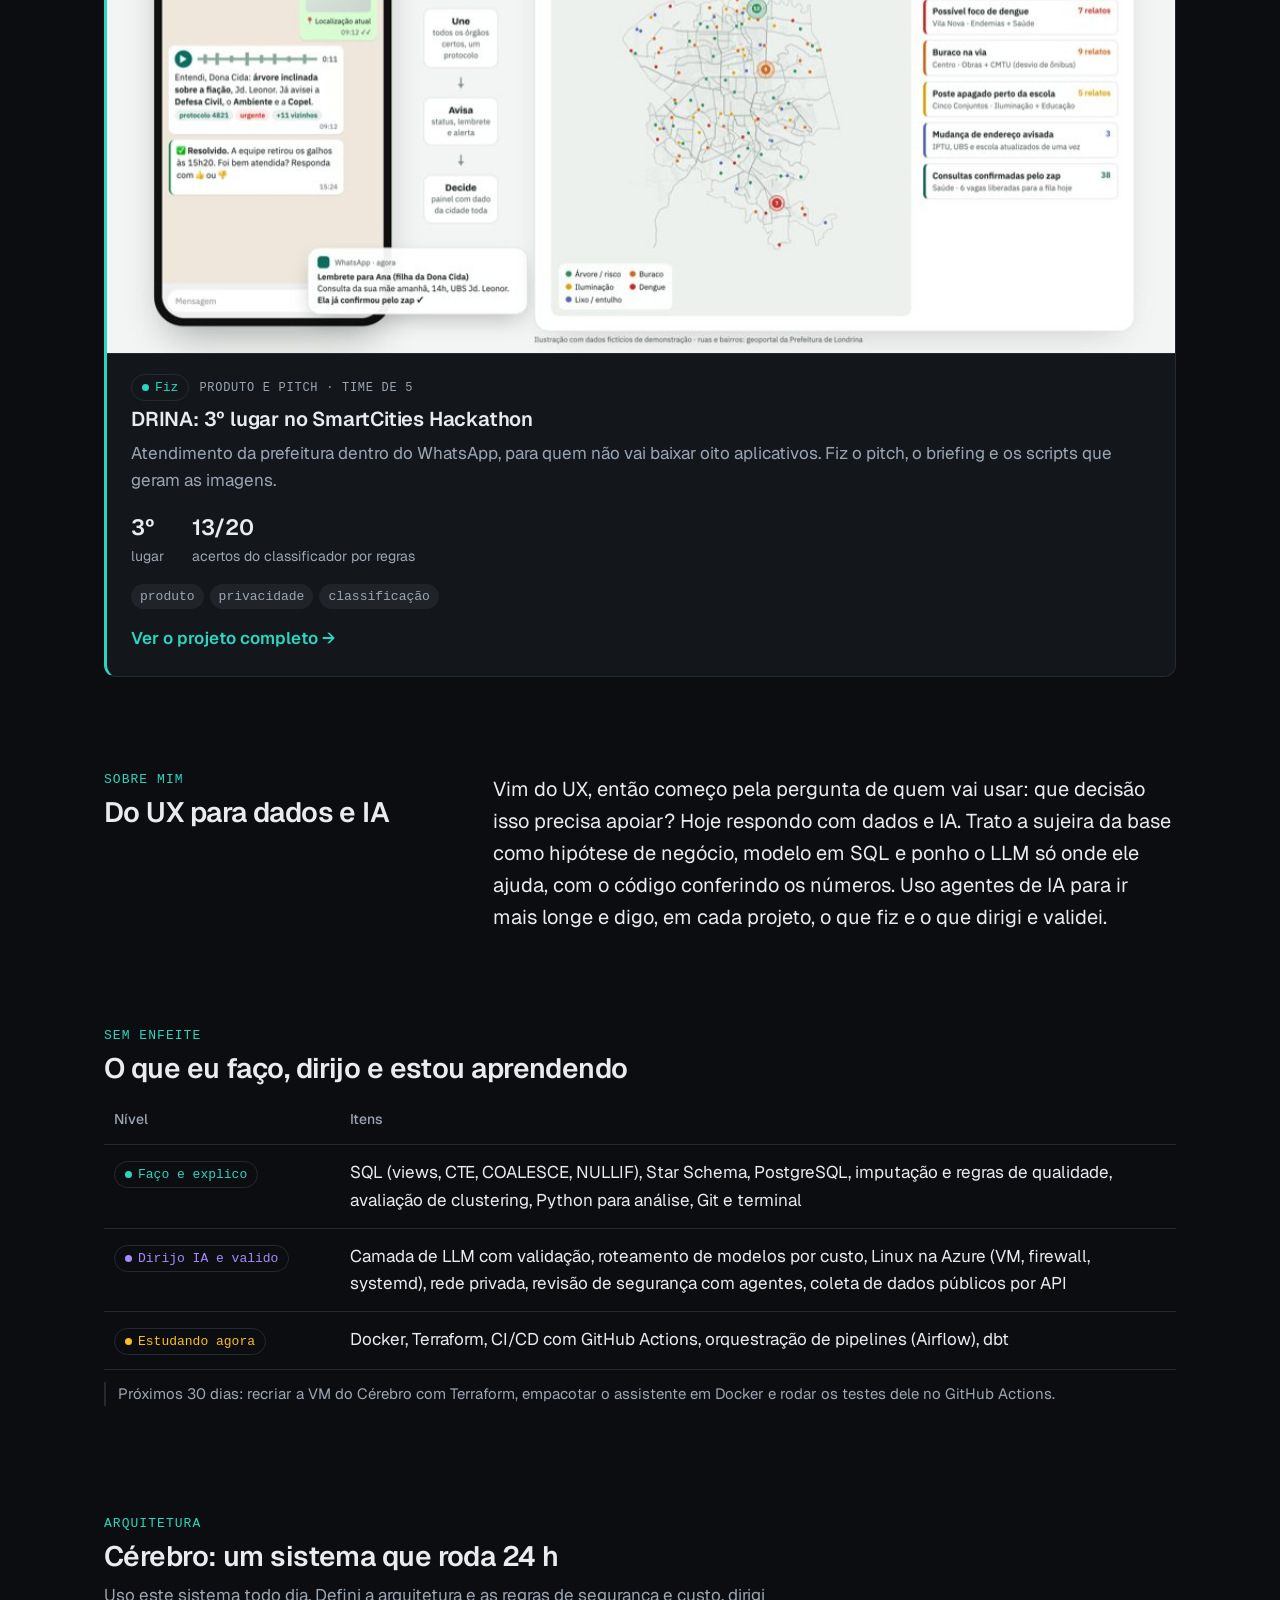
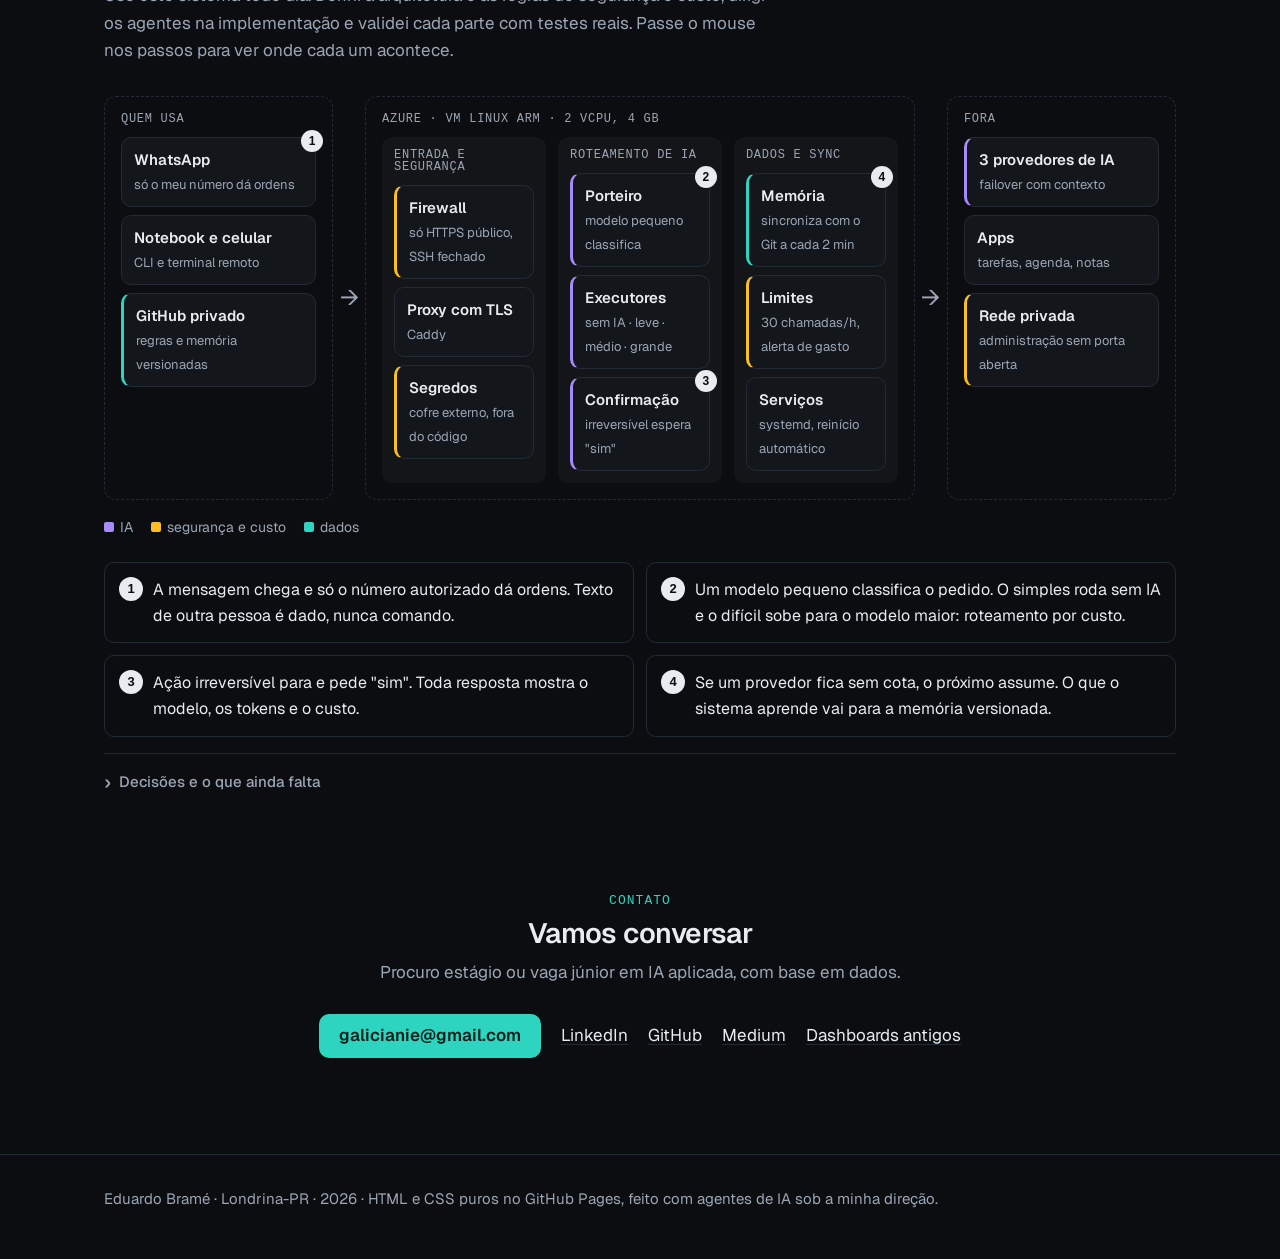
==== commit 123e38fe: "v3: páginas por projeto com imagens, demos ao vivo, thumbnails, cache-busting do CSS, README de prod" ====
--- a/index.html
+++ b/index.html
@@ -6,7 +6,7 @@
 <script>try{var t=localStorage.getItem('tema');if(t)document.documentElement.dataset.theme=t}catch(e){}document.documentElement.classList.add('js')</script>
 <link rel="preconnect" href="https://fonts.googleapis.com"><link rel="preconnect" href="https://fonts.gstatic.com" crossorigin>
 <link href="https://fonts.googleapis.com/css2?family=Geist:wght@400;500;600&display=swap" rel="stylesheet">
-<link rel="stylesheet" href="assets/style.css"></head><body>
+<link rel="stylesheet" href="assets/style.css?v=5"></head><body>
 <a class="skip" href="#projetos">Pular para projetos</a>
 <nav><div class="wrap"><a class="me" href="#">Eduardo Bramé</a><a href="#projetos">Projetos</a><a href="#sobre">Sobre</a><a href="#sistema">Arquitetura</a><a class="ct" href="#contato">Contato</a><button id="tema" aria-label="Alternar tema claro/escuro">◐</button></div></nav>
 
@@ -36,77 +36,71 @@
  <article class="card dirigi vitrine rv" id="raiox">
   <div>
    <span class="papel p-dirigi">Dirigi IA e validei</span><span class="cat">ML + LLM · time de 4</span>
-   <h3>Raio-X Comercial</h3>
+   <h3><a href="projetos/raio-x.html">Raio-X Comercial</a></h3>
    <p class="res">Prepara a primeira reunião de um vendedor B2B com uma grande empresa: lê os balanços públicos, acha o perfil e as empresas parecidas e escreve o briefing. O LLM escreve o texto, mas não pode escrever nenhum número.</p>
    <div class="nums"><div><b>595</b>empresas</div><div><b>384 mil</b>linhas</div><div><b>k = 4</b>silhueta corrigida</div></div>
+   <div class="chain" aria-label="Pipeline do Raio-X"><span>CVM</span><i>→</i><span>PostgreSQL</span><i>→</i><span>K-means</span><i>→</i><span class="ia">LLM com marcadores</span><i>→</i><span class="ok">Validador</span></div>
    <div class="tags"><span class="tag">Python</span><span class="tag">PostgreSQL</span><span class="tag">scikit-learn</span><span class="tag">LangChain</span></div>
-   <details><summary>Como foi feito</summary><dl>
-    <dt>Dados</dt><dd>DFP da CVM (dado aberto), de 2023 a 2025, carregados em PostgreSQL.</dd>
-    <dt>ML</dt><dd>K-means com k escolhido pela silhueta e os 5 vizinhos mais próximos. A silhueta de 0,77 era enganosa (567 das 595 empresas caíam num grupo só); troquei para k = 4, com 0,29 e grupos úteis.</dd>
-    <dt>IA sob controle</dt><dd>O LLM gera o texto com saída estruturada e marcadores no lugar dos números. Um validador confere e o código insere os valores reais.</dd>
-    <dt>Custo e testes</dt><dd>Cerca de US$ 0,0008 por relatório, com 259 testes no projeto do time. Streamlit na interface e Docker na entrega.</dd></dl>
-    <p class="nota">Projeto final do programa de formação da TCS. Minha parte foi o ML, a camada de IA, o validador e a avaliação, escritos com Claude Code sob a minha direção e revisão. O repositório é privado do time.</p></details>
+   <a class="mais" href="projetos/raio-x.html">Ver o projeto completo →</a>
+   
   </div>
-  <div class="pipe" aria-label="Pipeline do Raio-X">
-   <span>Balanços da CVM <small>dado aberto</small></span><i>↓</i>
-   <span>PostgreSQL <small>limpeza e modelagem</small></span><i>↓</i>
-   <span>K-means + vizinhos <small>perfil e parecidas</small></span><i>↓</i>
-   <span class="ia">LLM com marcadores <small>texto, sem números</small></span><i>↓</i>
-   <span class="ok">Validador <small>o código insere os números</small></span>
-  </div>
+  <div><a class="thumb" href="projetos/raio-x.html"><img src="assets/img/raiox-thumb.jpg" alt="Tela de teste do Raio-X Comercial" loading="lazy"></a>
+   </div>
  </article>
 
  <article class="card fiz rv">
+  <a class="thumb" href="projetos/bike-store.html" tabindex="-1" aria-hidden="true"><img src="assets/img/bike-modelo.jpg" alt="" loading="lazy"></a>
   <span class="papel p-fiz">Fiz</span><span class="cat">SQL e modelagem</span>
-  <h3>Bike Store: do caos no banco ao modelo estrela</h3>
+  <h3><a href="projetos/bike-store.html">Bike Store: do caos no banco ao modelo estrela</a></h3>
   <p class="res">Encoding corrompido, NULL na hierarquia e "n/a" contando como dado. Sem permissão de escrita, limpei tudo em views SQL, sem tocar na origem.</p>
   <div class="nums"><div><b>~60 mil</b>vendas</div><div><b>18,4 mil</b>clientes</div><div><b>95%</b>do lucro em bikes</div></div>
   <div class="tags"><span class="tag">PostgreSQL</span><span class="tag">SQL</span><span class="tag">Star Schema</span></div>
-  <details><summary>Como foi feito</summary><dl>
-   <dt>Técnicas</dt><dd>REPLACE encadeado (encoding), CTE + COALESCE + UNION ALL (hierarquia), NULLIF ("n/a") e checagem de comprimento (datas vazias).</dd>
-   <dt>Achado</dt><dd>Acessórios têm 63% de margem, contra 39% das bicicletas: o cross-sell sobe a margem sem subir o volume.</dd></dl>
-   <p><a href="https://github.com/EduardoBrame/bike-store-sql">Código SQL no GitHub</a> · <a href="https://medium.com/@galicianie/loja-de-bicicletas-analytics-do-caos-no-banco-de-dados-a-um-dashboard-de-neg%C3%B3cio-com-sql-e-power-eddb010e2efd">Artigo no Medium</a></p></details>
+  <a class="mais" href="projetos/bike-store.html">Ver o projeto completo →</a>
+  
  </article>
 
  <article class="card dirigi rv">
+  <a class="thumb" href="projetos/arvore-segura.html" tabindex="-1" aria-hidden="true"><img src="assets/img/arvore-thumb.jpg" alt="" loading="lazy"></a>
   <span class="papel p-dirigi">Dirigi IA e validei</span><span class="cat">Ingestão e geo</span>
-  <h3>Árvore Segura Londrina</h3>
+  <h3><a href="projetos/arvore-segura.html">Árvore Segura Londrina</a></h3>
   <p class="res">Diz à Defesa Civil quais árvores de rua vistoriar primeiro, cruzando o inventário público da prefeitura com vento e fiação.</p>
   <div class="nums"><div><b>41 mil</b>registros</div><div><b>28,7 mil</b>árvores avaliadas</div><div><b>2.197</b>risco alto</div></div>
   <div class="tags"><span class="tag">Python</span><span class="tag">pandas</span><span class="tag">ArcGIS REST</span><span class="tag">shapely</span></div>
-  <details><summary>Como foi feito</summary><dl>
-   <dt>Ingestão</dt><dd>A API devolve até 2.000 registros por vez, então a coleta pagina com offset. Os 12,4 mil registros de covas vazias e tocos saem por uma regra explícita.</dd>
-   <dt>Nota de risco</dt><dd>Defeitos × porte + fiação, uma simplificação do método ISA TRAQ, num mapa que funciona offline.</dd>
-   <dt>Próximo passo</dt><dd>DAG agendada com retry e checkpoint do offset, checagem de contagem e de nulos e carga incremental.</dd></dl>
-   <p class="nota">Protótipo de hackathon: os pesos ainda não foram calibrados com um técnico e o inventário é de 2018.</p></details>
+  <a class="mais" href="projetos/arvore-segura.html">Ver o projeto completo →</a>
+  
  </article>
 
  <article class="card dirigi rv">
+  <a class="thumb" href="projetos/cerebro.html" tabindex="-1" aria-hidden="true"><img src="assets/img/cerebro-thumb.jpg" alt="" loading="lazy"></a>
   <span class="papel p-dirigi">Dirigi IA e validei</span><span class="cat">Infra e agentes</span>
-  <h3>Cérebro: assistente 24 h na Azure</h3>
+  <h3><a href="projetos/cerebro.html">Cérebro: assistente 24 h na Azure</a></h3>
   <p class="res">Um assistente no WhatsApp que escolhe o modelo pela dificuldade do pedido, usa as minhas ferramentas e pede confirmação antes de qualquer ação irreversível.</p>
   <div class="nums"><div><b>4</b>níveis de modelo</div><div><b>3</b>provedores com failover</div><div><b>12</b>achados de segurança corrigidos</div></div>
   <div class="tags"><span class="tag">Azure</span><span class="tag">Linux</span><span class="tag">systemd</span><span class="tag">Python</span></div>
-  <details><summary>Como foi feito</summary><p>Ver a <a href="#sistema">arquitetura e as decisões</a> logo abaixo.</p></details>
+  <a class="mais" href="projetos/cerebro.html">Ver o projeto completo →</a>
+  
  </article>
 
  <article class="card fiz rv">
+  <a class="thumb" href="projetos/varejo.html" tabindex="-1" aria-hidden="true"><img src="assets/img/varejo-merge.jpg" alt="" loading="lazy"></a>
   <span class="papel p-fiz">Fiz</span><span class="cat">ETL e qualidade</span>
-  <h3>Varejo: regra explícita para cada sujeira</h3>
+  <h3><a href="projetos/varejo.html">Varejo: regra explícita para cada sujeira</a></h3>
   <p class="res">Preço nulo, linhas fantasmas e produtos sem nome: cada caso tratado com uma regra explícita antes de modelar.</p>
   <div class="nums"><div><b>628</b>linhas salvas</div><div><b>600+</b>nomes recuperados</div><div><b>604</b>fantasmas fora</div></div>
   <div class="tags"><span class="tag">ETL</span><span class="tag">Star Schema</span><span class="tag">estatística</span></div>
-  <details><summary>Como foi feito</summary><dl>
-   <dt>Técnicas</dt><dd>Preço = total ÷ quantidade, chave composta categoria + preço, calendário dimensional e outliers fora do ticket médio com μ±2σ (com ±3σ nada mudava).</dd></dl></details>
+  <a class="mais" href="projetos/varejo.html">Ver o projeto completo →</a>
+  
  </article>
 
  <article class="card fiz rv">
+  <a class="thumb" href="projetos/drina.html" tabindex="-1" aria-hidden="true"><img src="assets/img/drina-produto.jpg" alt="" loading="lazy"></a>
   <span class="papel p-fiz">Fiz</span><span class="cat">Produto e pitch · time de 5</span>
-  <h3>DRINA: 3º lugar no SmartCities Hackathon</h3>
+  <h3><a href="projetos/drina.html">DRINA: 3º lugar no SmartCities Hackathon</a></h3>
   <p class="res">Atendimento da prefeitura dentro do WhatsApp, para quem não vai baixar oito aplicativos. Fiz o pitch, o briefing e os scripts que geram as imagens.</p>
   <div class="nums"><div><b>3º</b>lugar</div><div><b>13/20</b>acertos do classificador por regras</div></div>
   <div class="tags"><span class="tag">produto</span><span class="tag">privacidade</span><span class="tag">classificação</span></div>
-  <details><summary>Como foi feito</summary><p>Junto veio o Onde Resolvo: o morador descreve o problema com as próprias palavras, o texto perde CPF, telefone e e-mail, e um classificador indica um entre 20 serviços. O mapa do briefing reaproveita os dados do Árvore Segura.</p></details>
+  <a class="mais" href="projetos/drina.html">Ver o projeto completo →</a>
+  
  </article>
  </div>
 </section>
--- a/assets/style.css
+++ b/assets/style.css
@@ -89,3 +89,39 @@
 .provas{grid-template-columns:repeat(2,1fr)}.grid,.flow{grid-template-columns:1fr}.arch{grid-template-columns:1fr}.seta{transform:rotate(90deg);height:32px}.vm{grid-template-columns:1fr}}
 @media (max-width:640px){nav .wrap>a:not(.me):not(.ct){display:none}}
 .grid>.card:last-child:nth-child(even){grid-column:1/-1}
+/* v3: thumbnails nos cards e páginas de projeto */
+.thumb{display:block;margin:-24px -24px 18px;border-bottom:1px solid var(--line);border-radius:var(--r) var(--r) 0 0;overflow:hidden;aspect-ratio:16/9;background:var(--bg)}
+.thumb img{width:100%;height:100%;object-fit:cover;object-position:top left;display:block;transition:transform .3s}
+.card:hover .thumb img{transform:scale(1.02)}
+.vitrine .thumb{margin:0;border:1px solid var(--line);border-radius:10px;aspect-ratio:auto;max-height:420px}
+.mais{display:inline-flex;align-items:center;gap:6px;margin-top:16px;font-weight:600;text-decoration:none;color:var(--c,var(--fiz))}
+.mais:hover{gap:10px}
+.card h3 a{text-decoration:none}.card h3 a:after{content:"";position:absolute;inset:0}
+.card .tags a,.card .mais{position:relative;z-index:1}
+.crumb{font-size:15px;color:var(--mut);text-decoration:none;display:inline-block;margin:32px 0 0}
+.phero{padding:32px 0 8px;max-width:820px}
+.phero h1{font-size:clamp(34px,4.5vw,52px)}
+.acoes{display:flex;gap:12px;flex-wrap:wrap;margin:24px 0 8px}
+.btn.sec{background:transparent;color:var(--txt);border:1px solid var(--line)}
+.capa{margin:32px 0 0;border:1px solid var(--line);border-radius:16px;overflow:hidden;background:var(--surface)}
+.capa img{display:block;width:100%;height:auto}
+figure{margin:0}figcaption{font-size:14px;color:var(--mut);padding:10px 14px;border-top:1px solid var(--line);background:var(--surface)}
+.bloco{display:grid;grid-template-columns:220px 1fr;gap:32px;padding:48px 0;border-top:1px solid var(--line)}
+.bloco>h2{font-size:22px;margin:0}.bloco p{margin:0 0 12px;max-width:720px}.bloco ul,.bloco ol{margin:0;padding-left:20px;max-width:720px}.bloco li{margin:6px 0}
+.gal{display:grid;grid-template-columns:repeat(2,1fr);gap:16px}
+.gal figure{border:1px solid var(--line);border-radius:12px;overflow:hidden;background:#fff}
+.gal img{display:block;width:100%;height:auto}
+.gal figure.full{grid-column:1/-1}
+.papeltxt{display:grid;grid-template-columns:repeat(2,1fr);gap:16px}
+.papeltxt div{border:1px solid var(--line);border-radius:12px;padding:16px;background:var(--surface)}
+.papeltxt h3{font-size:16px;margin:8px 0}
+.prox{display:flex;justify-content:space-between;gap:16px;padding:48px 0;border-top:1px solid var(--line);flex-wrap:wrap}
+.prox a{text-decoration:none;color:var(--mut)}.prox a b{display:block;color:var(--txt);font-size:20px}
+@media (max-width:860px){.bloco{grid-template-columns:1fr;gap:12px}.gal,.papeltxt{grid-template-columns:1fr}}
+.chain{display:flex;flex-wrap:wrap;align-items:center;gap:6px;margin:4px 0 16px}
+.chain span{font-size:13px;padding:6px 10px;border:1px solid var(--line);border-radius:8px;background:var(--bg)}
+.chain span.ia{border-color:color-mix(in srgb,var(--dirigi) 55%,var(--line))}.chain span.ok{border-color:color-mix(in srgb,var(--fiz) 55%,var(--line))}
+.chain i{font-style:normal;color:var(--mut);font-size:13px}
+.vitrine>div:last-child{align-self:center}
+.vitrine .thumb img{object-position:top center}
+.capa img{max-height:640px;object-fit:cover;object-position:top center}
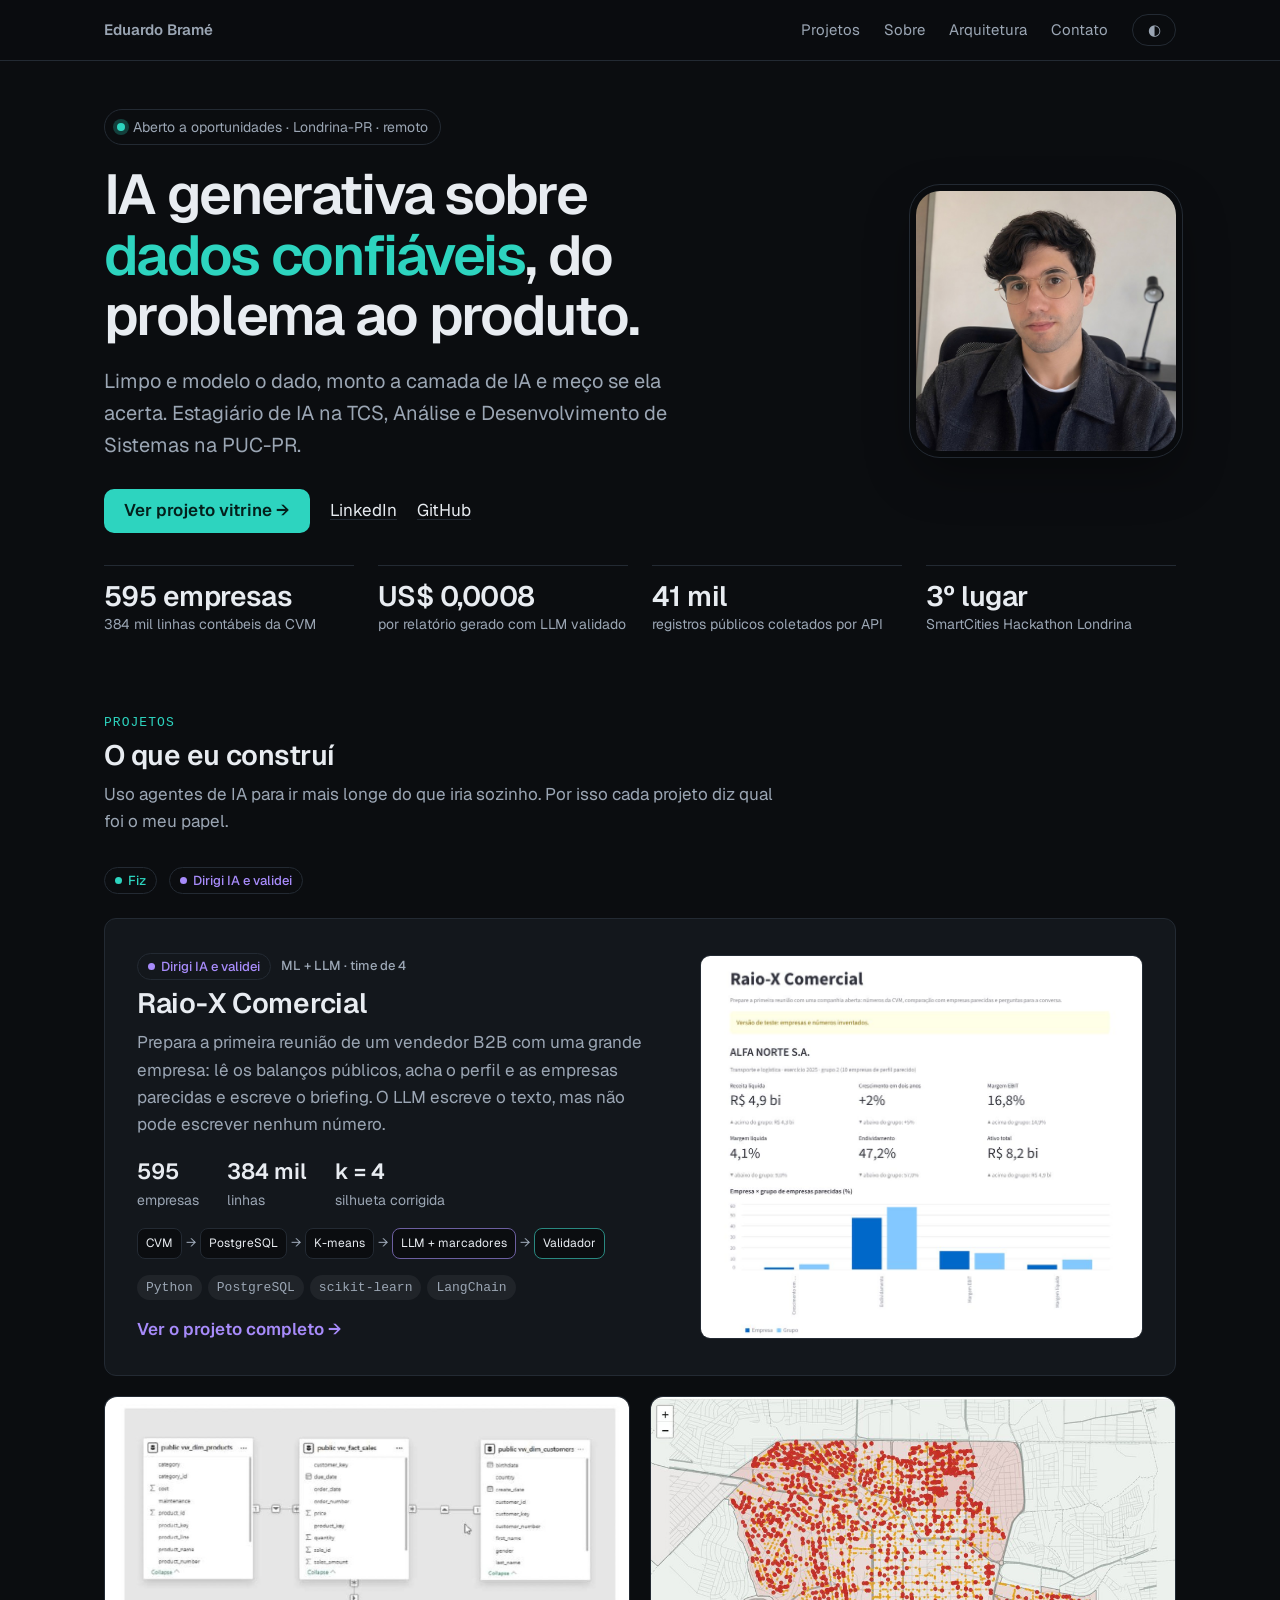
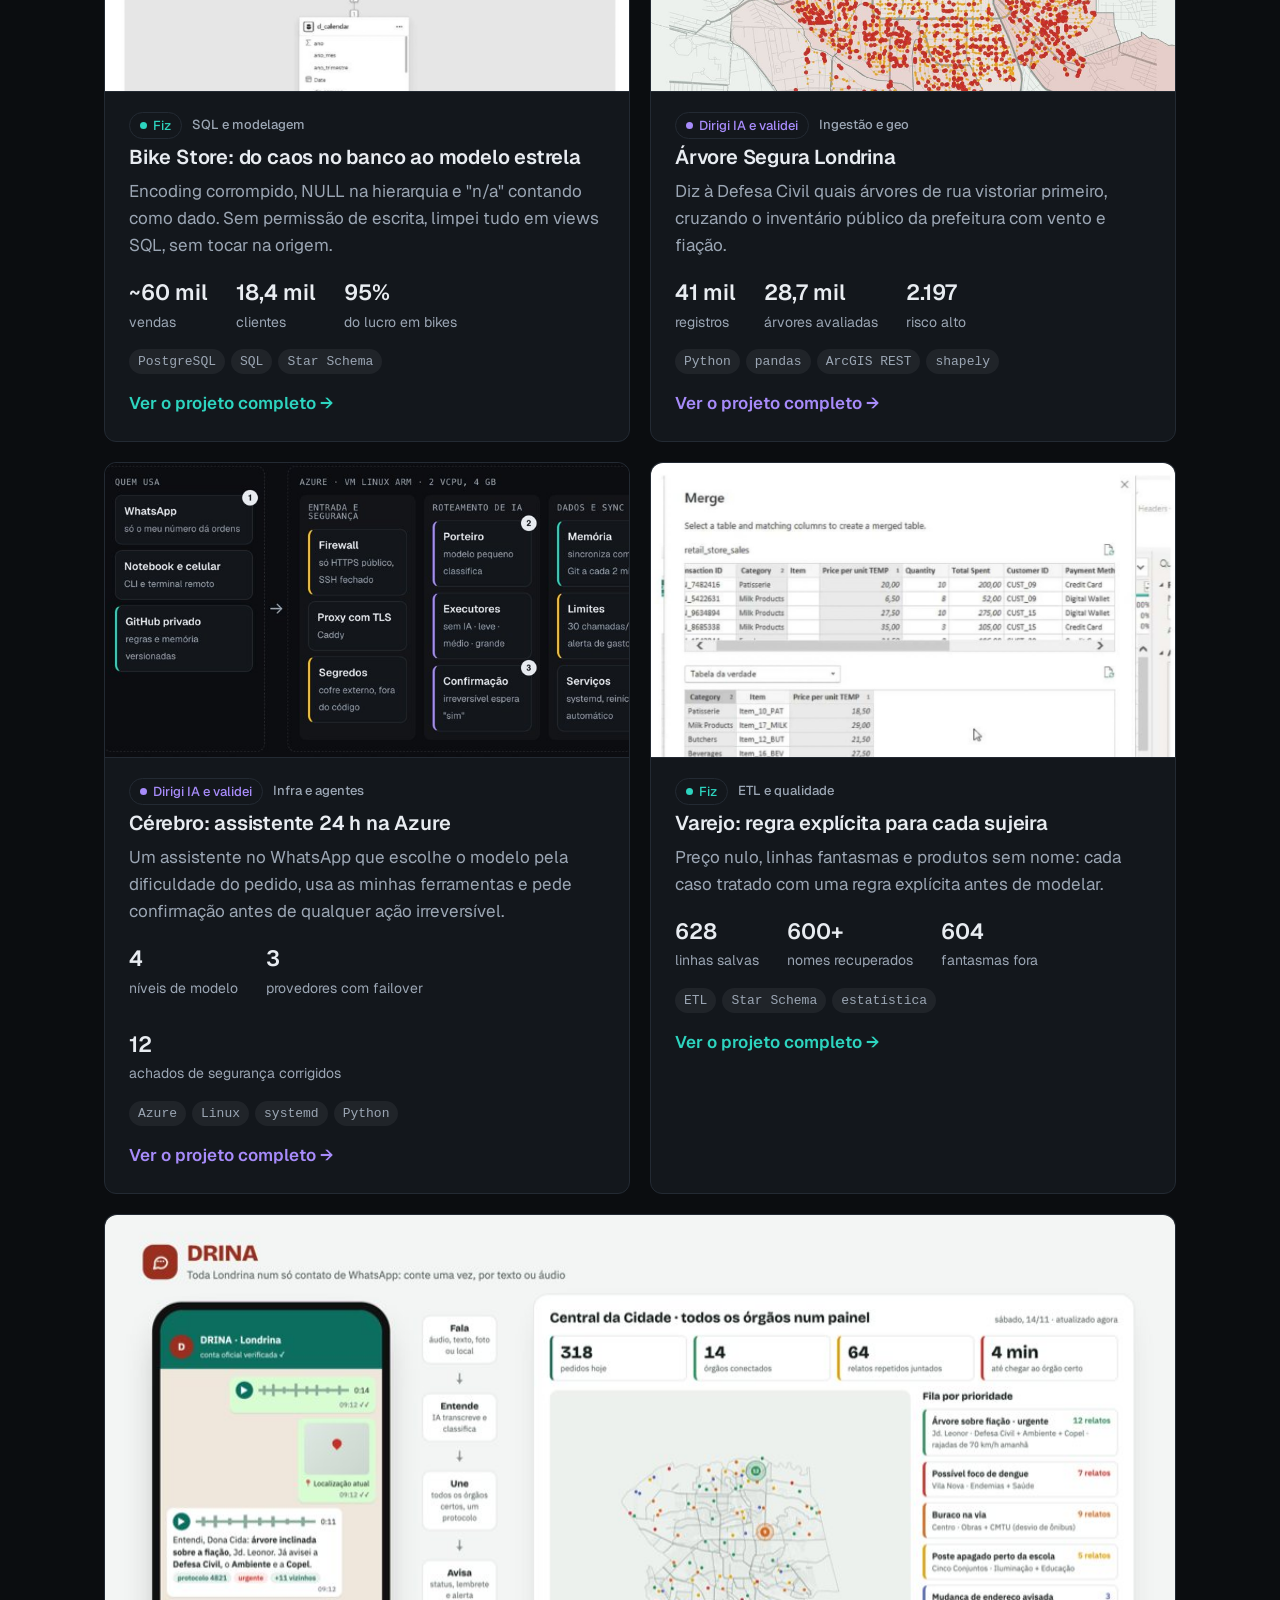
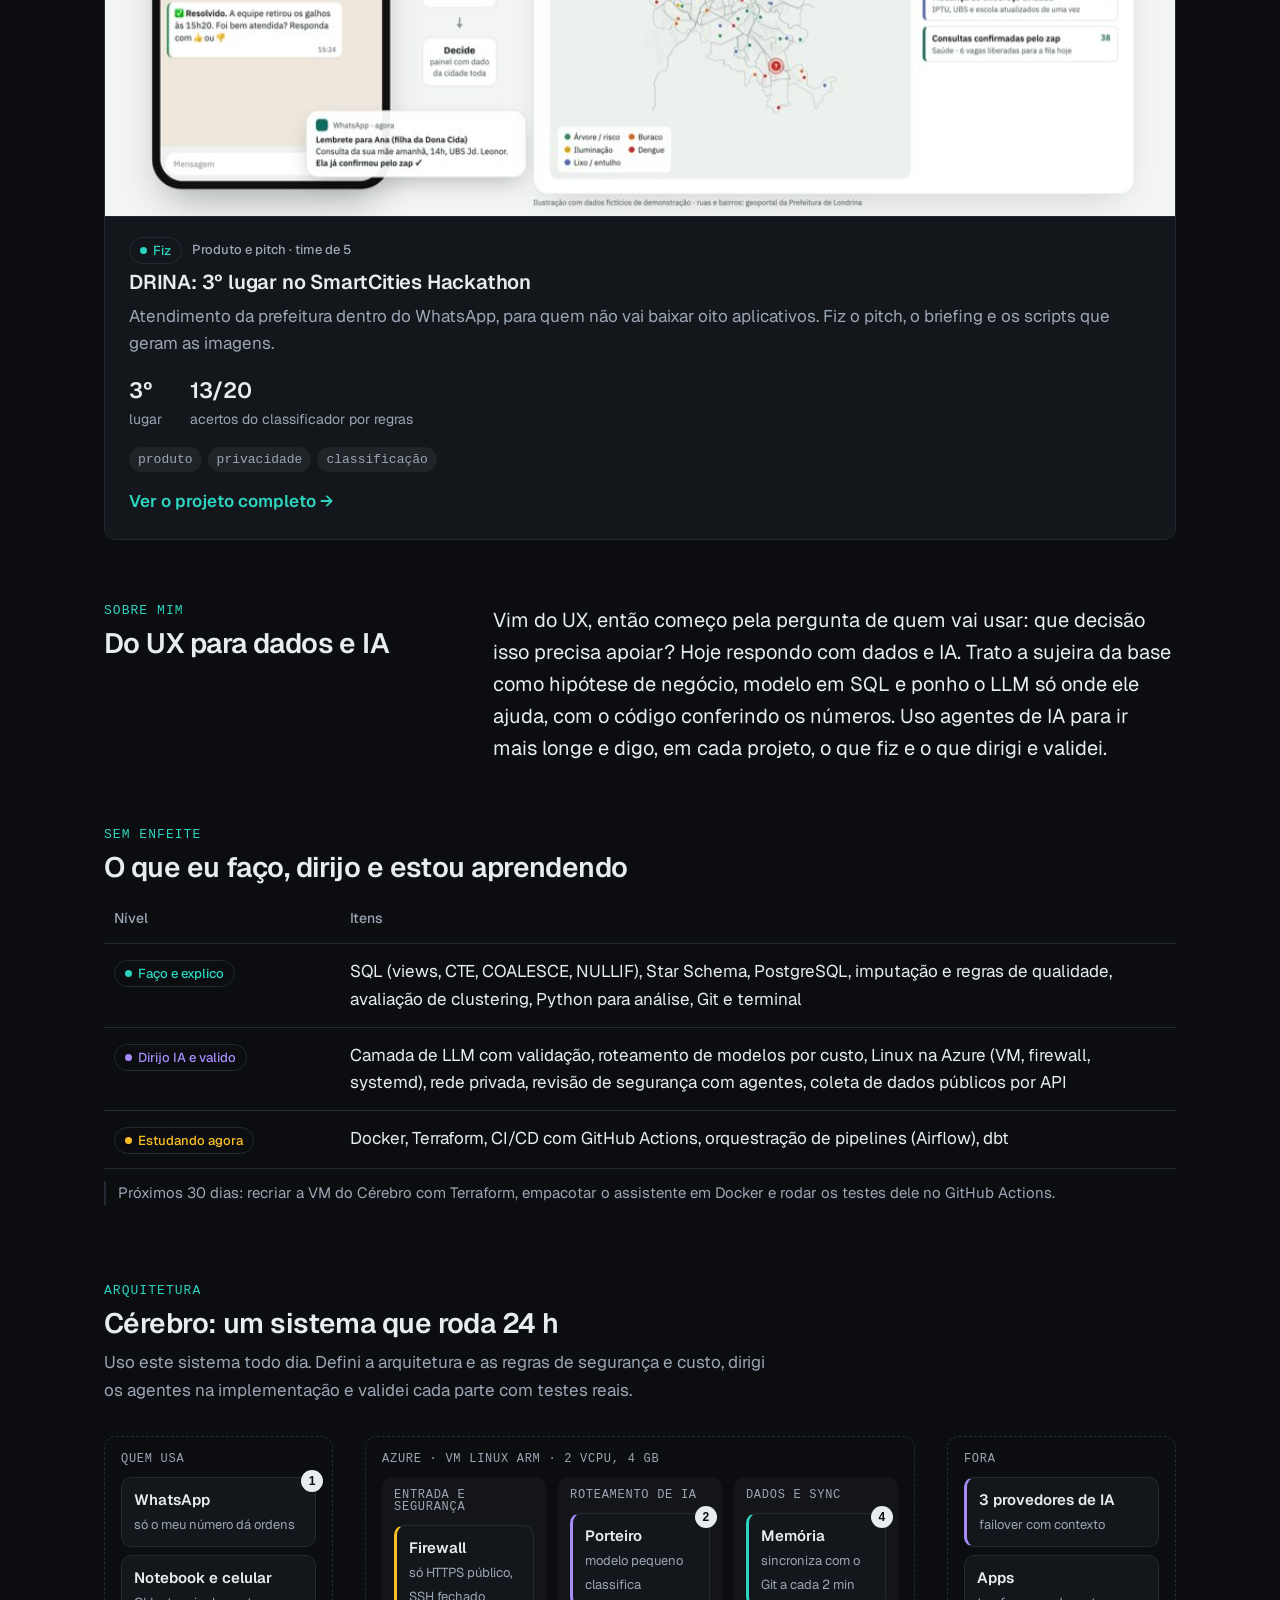
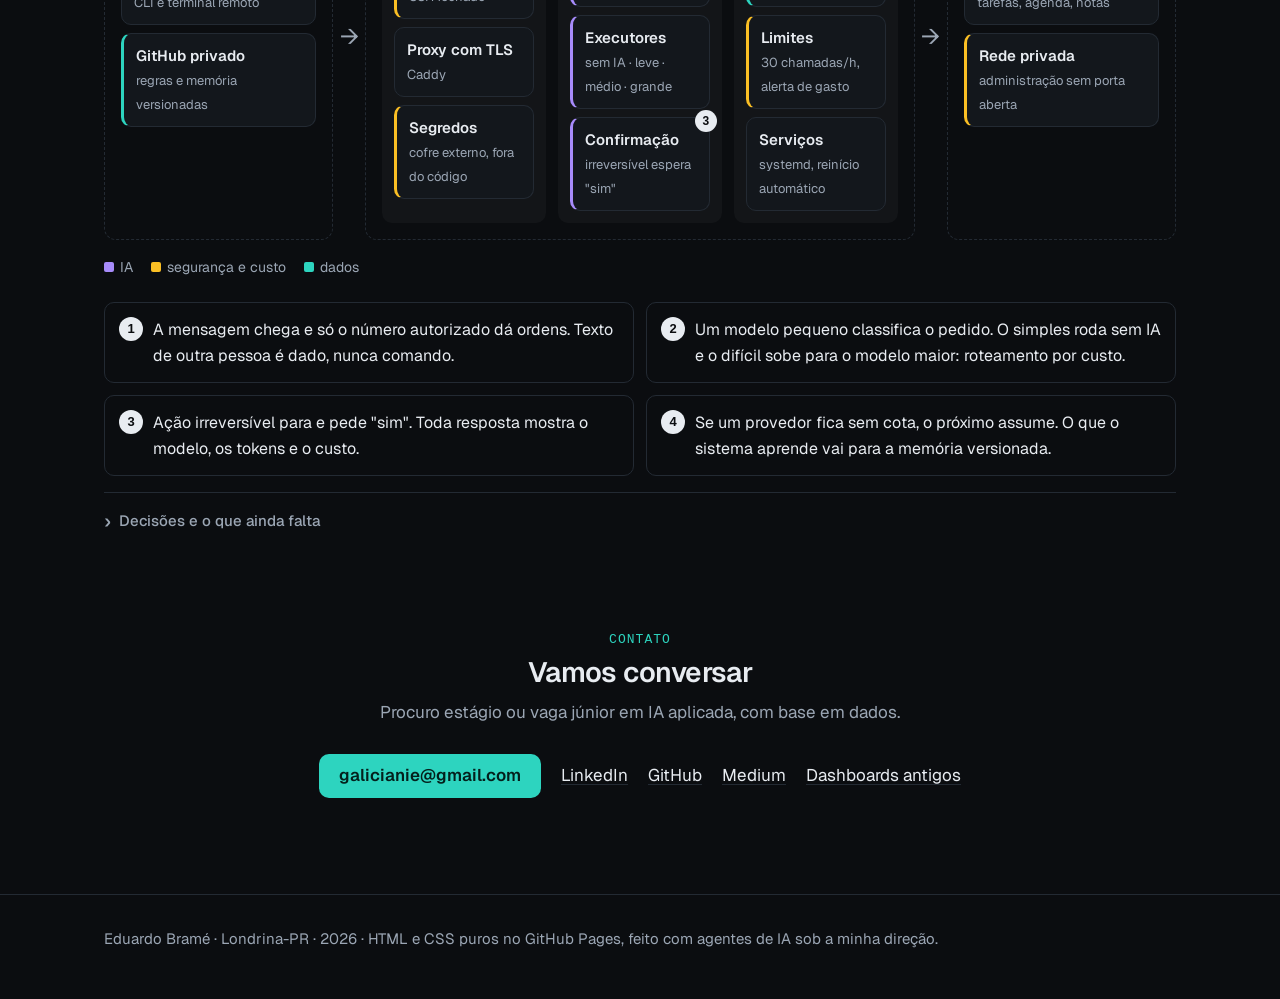
==== commit 515b2a8f: "v6: ajustes da revisão UX sênior (capa, cadeia, selos, bordas, dobra) Co-Authored-By: Claude Opus 5." ====
--- a/index.html
+++ b/index.html
@@ -6,7 +6,7 @@
 <script>try{var t=localStorage.getItem('tema');if(t)document.documentElement.dataset.theme=t}catch(e){}document.documentElement.classList.add('js')</script>
 <link rel="preconnect" href="https://fonts.googleapis.com"><link rel="preconnect" href="https://fonts.gstatic.com" crossorigin>
 <link href="https://fonts.googleapis.com/css2?family=Geist:wght@400;500;600&display=swap" rel="stylesheet">
-<link rel="stylesheet" href="assets/style.css?v=5"></head><body>
+<link rel="stylesheet" href="assets/style.css?v=6"></head><body>
 <a class="skip" href="#projetos">Pular para projetos</a>
 <nav><div class="wrap"><a class="me" href="#">Eduardo Bramé</a><a href="#projetos">Projetos</a><a href="#sobre">Sobre</a><a href="#sistema">Arquitetura</a><a class="ct" href="#contato">Contato</a><button id="tema" aria-label="Alternar tema claro/escuro">◐</button></div></nav>
 
@@ -39,7 +39,7 @@
    <h3><a href="projetos/raio-x.html">Raio-X Comercial</a></h3>
    <p class="res">Prepara a primeira reunião de um vendedor B2B com uma grande empresa: lê os balanços públicos, acha o perfil e as empresas parecidas e escreve o briefing. O LLM escreve o texto, mas não pode escrever nenhum número.</p>
    <div class="nums"><div><b>595</b>empresas</div><div><b>384 mil</b>linhas</div><div><b>k = 4</b>silhueta corrigida</div></div>
-   <div class="chain" aria-label="Pipeline do Raio-X"><span>CVM</span><i>→</i><span>PostgreSQL</span><i>→</i><span>K-means</span><i>→</i><span class="ia">LLM com marcadores</span><i>→</i><span class="ok">Validador</span></div>
+   <div class="chain" aria-label="Pipeline do Raio-X"><span>CVM</span><i>→</i><span>PostgreSQL</span><i>→</i><span>K-means</span><i>→</i><span class="ia">LLM + marcadores</span><i>→</i><span class="ok">Validador</span></div>
    <div class="tags"><span class="tag">Python</span><span class="tag">PostgreSQL</span><span class="tag">scikit-learn</span><span class="tag">LangChain</span></div>
    <a class="mais" href="projetos/raio-x.html">Ver o projeto completo →</a>
    
@@ -123,7 +123,7 @@
 
 <section id="sistema" class="rv">
  <div class="kicker">Arquitetura</div><h2>Cérebro: um sistema que roda 24 h</h2>
- <p class="sub">Uso este sistema todo dia. Defini a arquitetura e as regras de segurança e custo, dirigi os agentes na implementação e validei cada parte com testes reais. Passe o mouse nos passos para ver onde cada um acontece.</p>
+ <p class="sub">Uso este sistema todo dia. Defini a arquitetura e as regras de segurança e custo, dirigi os agentes na implementação e validei cada parte com testes reais.</p>
  <div class="arch">
   <div class="zona"><small>Quem usa</small>
    <div class="node" data-step="1"><b>WhatsApp</b><span>só o meu número dá ordens</span></div>
--- a/assets/style.css
+++ b/assets/style.css
@@ -125,3 +125,9 @@
 .vitrine>div:last-child{align-self:center}
 .vitrine .thumb img{object-position:top center}
 .capa img{max-height:640px;object-fit:cover;object-position:top center}
+/* v6: revisão UX sênior */
+.bloco .flow{max-width:none;padding-left:0}.bloco .flow li{margin:0}
+.chain{gap:4px}.chain span{padding:5px 8px;font-size:12px}
+.hero{padding:48px 0 24px}.provas{padding-bottom:16px}section{padding-top:64px}
+.papel,.cat{font-family:inherit;letter-spacing:0}.cat{text-transform:none;font-size:13px}
+.card{border-left:1px solid var(--line)}.card:hover{border-left-color:color-mix(in srgb,var(--c) 40%,var(--line))}
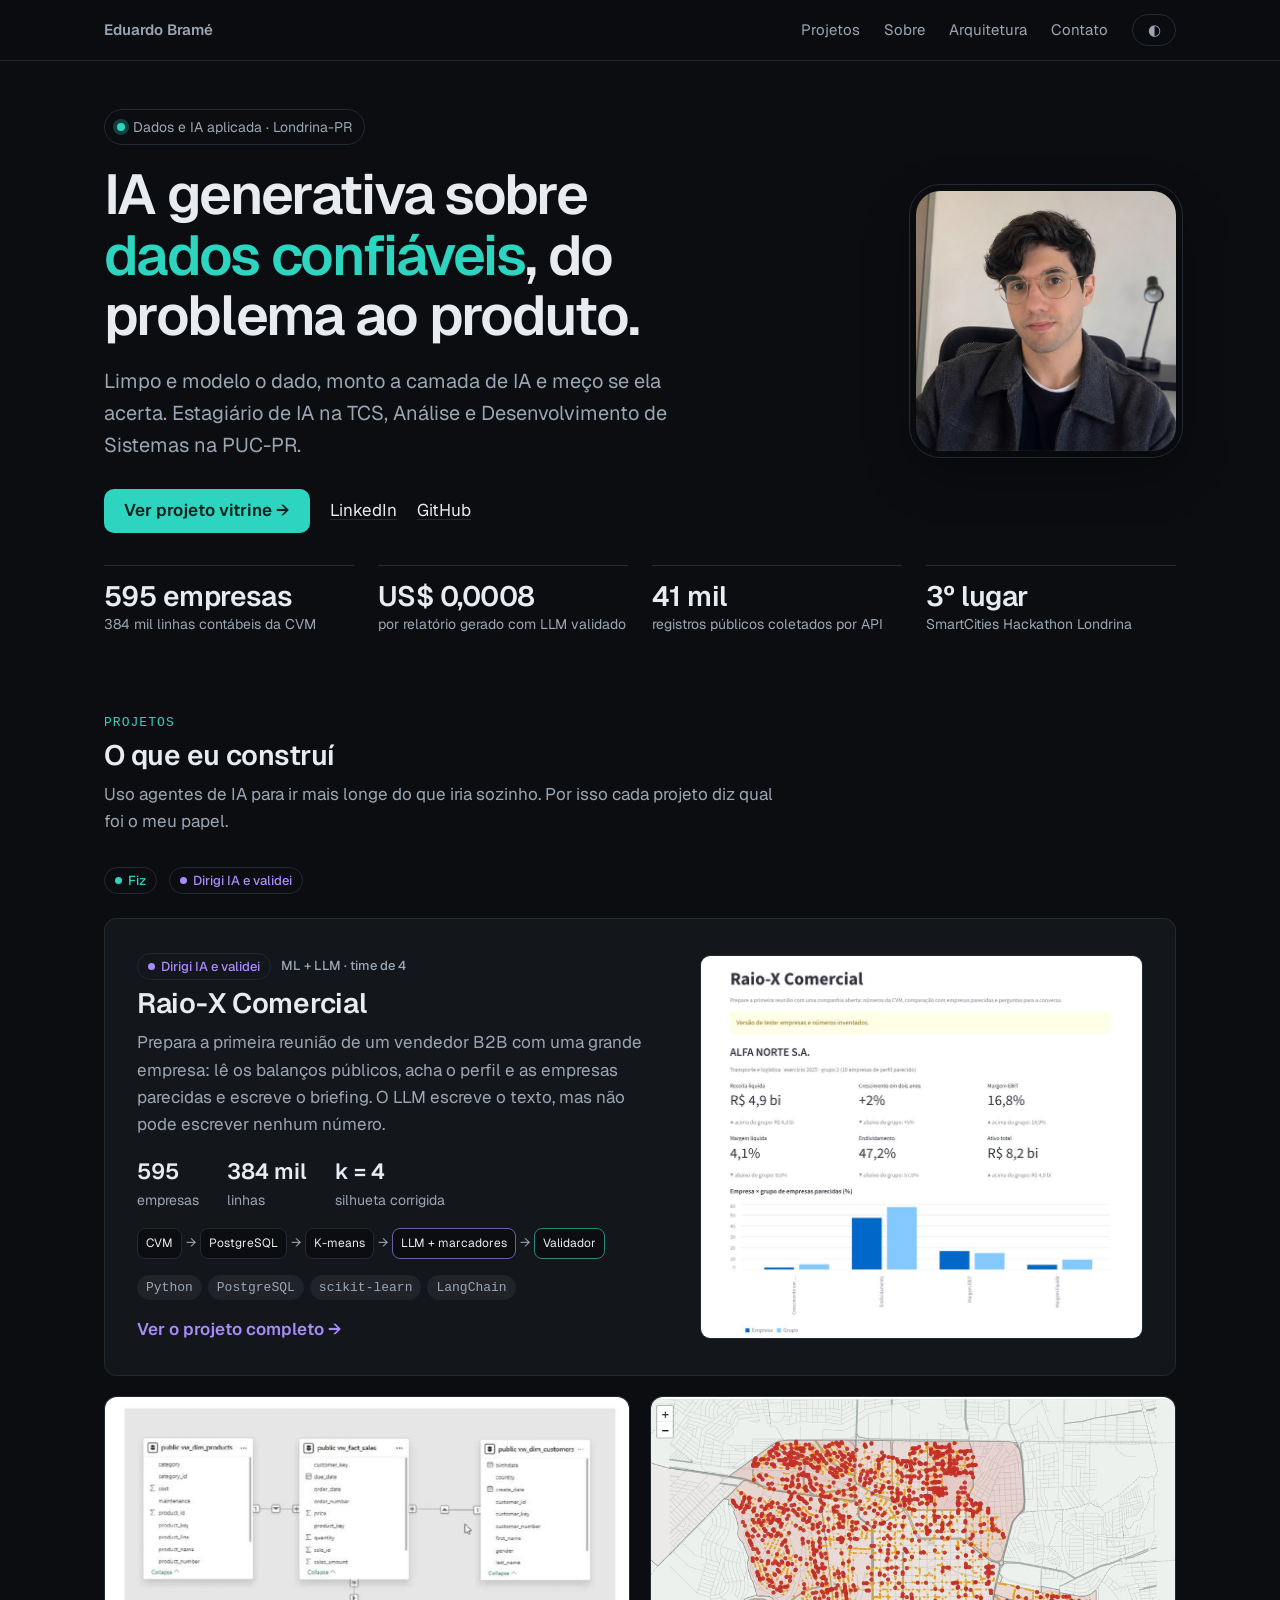
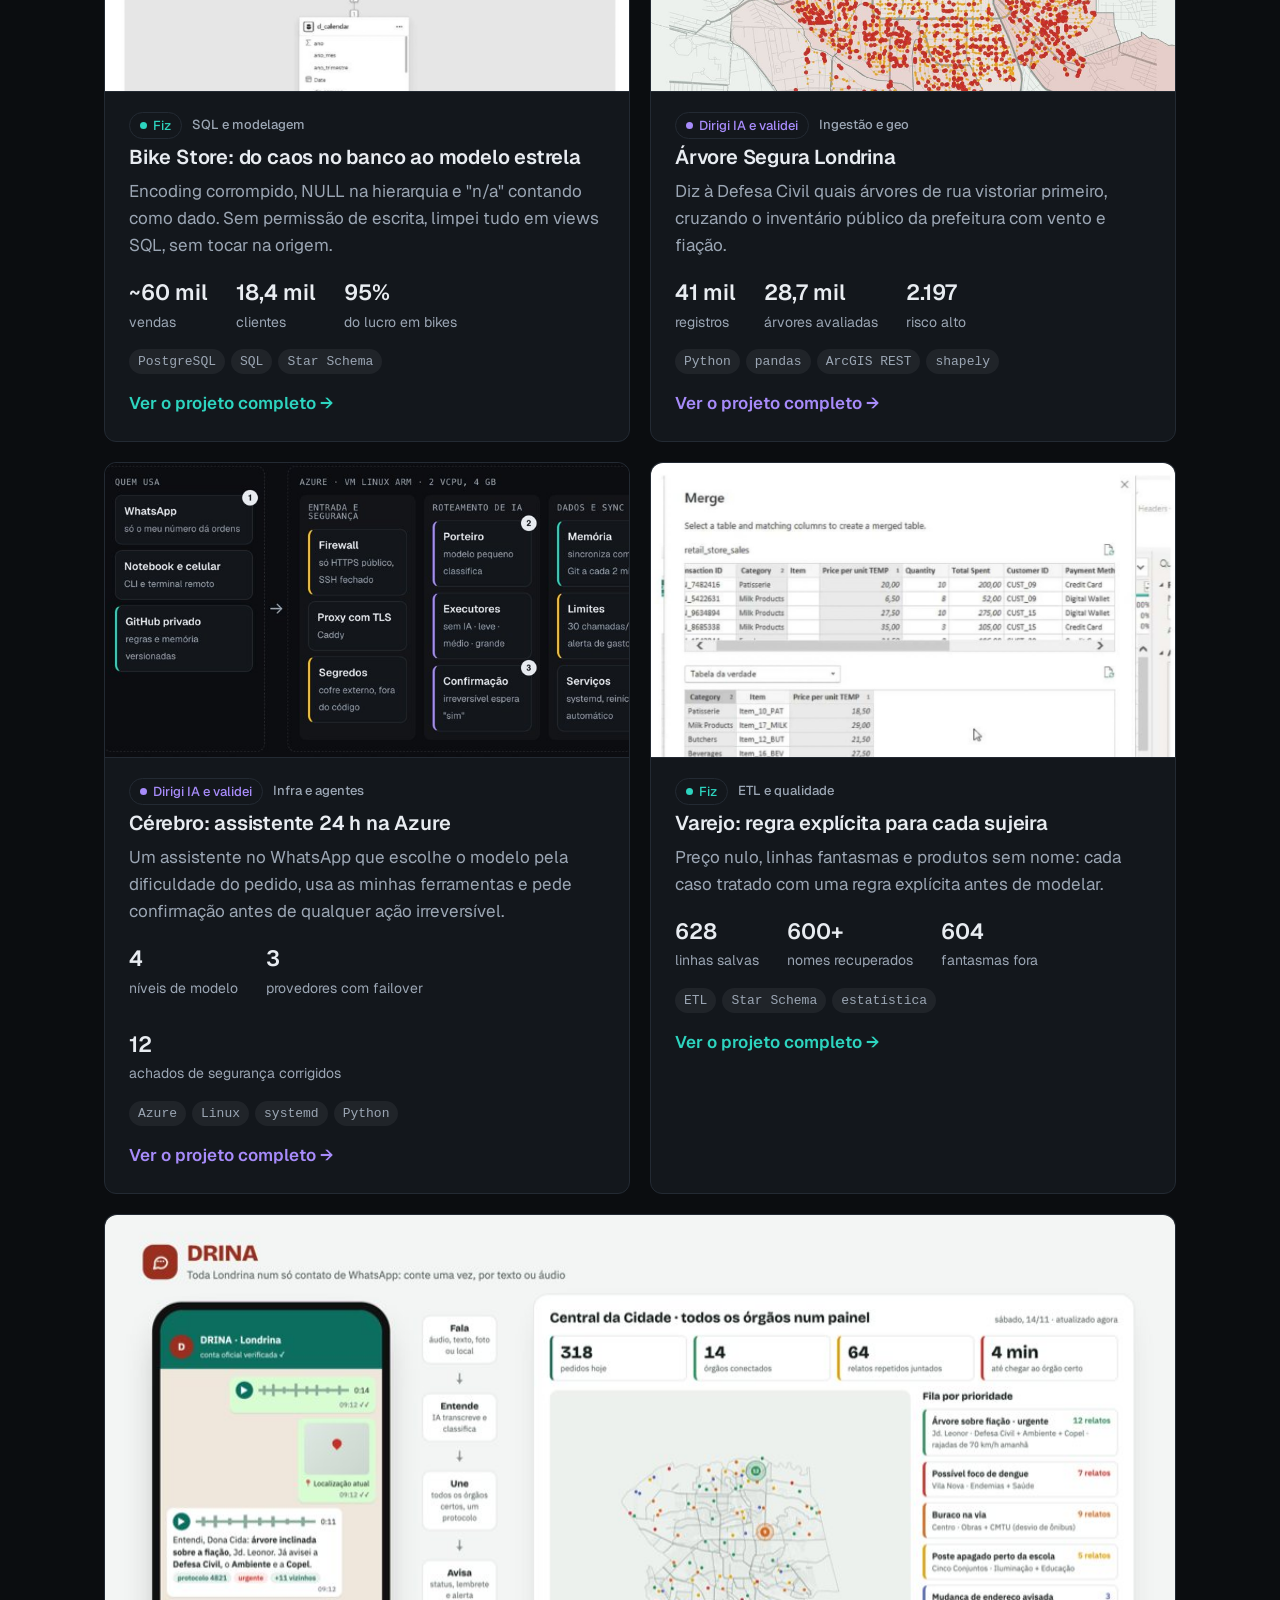
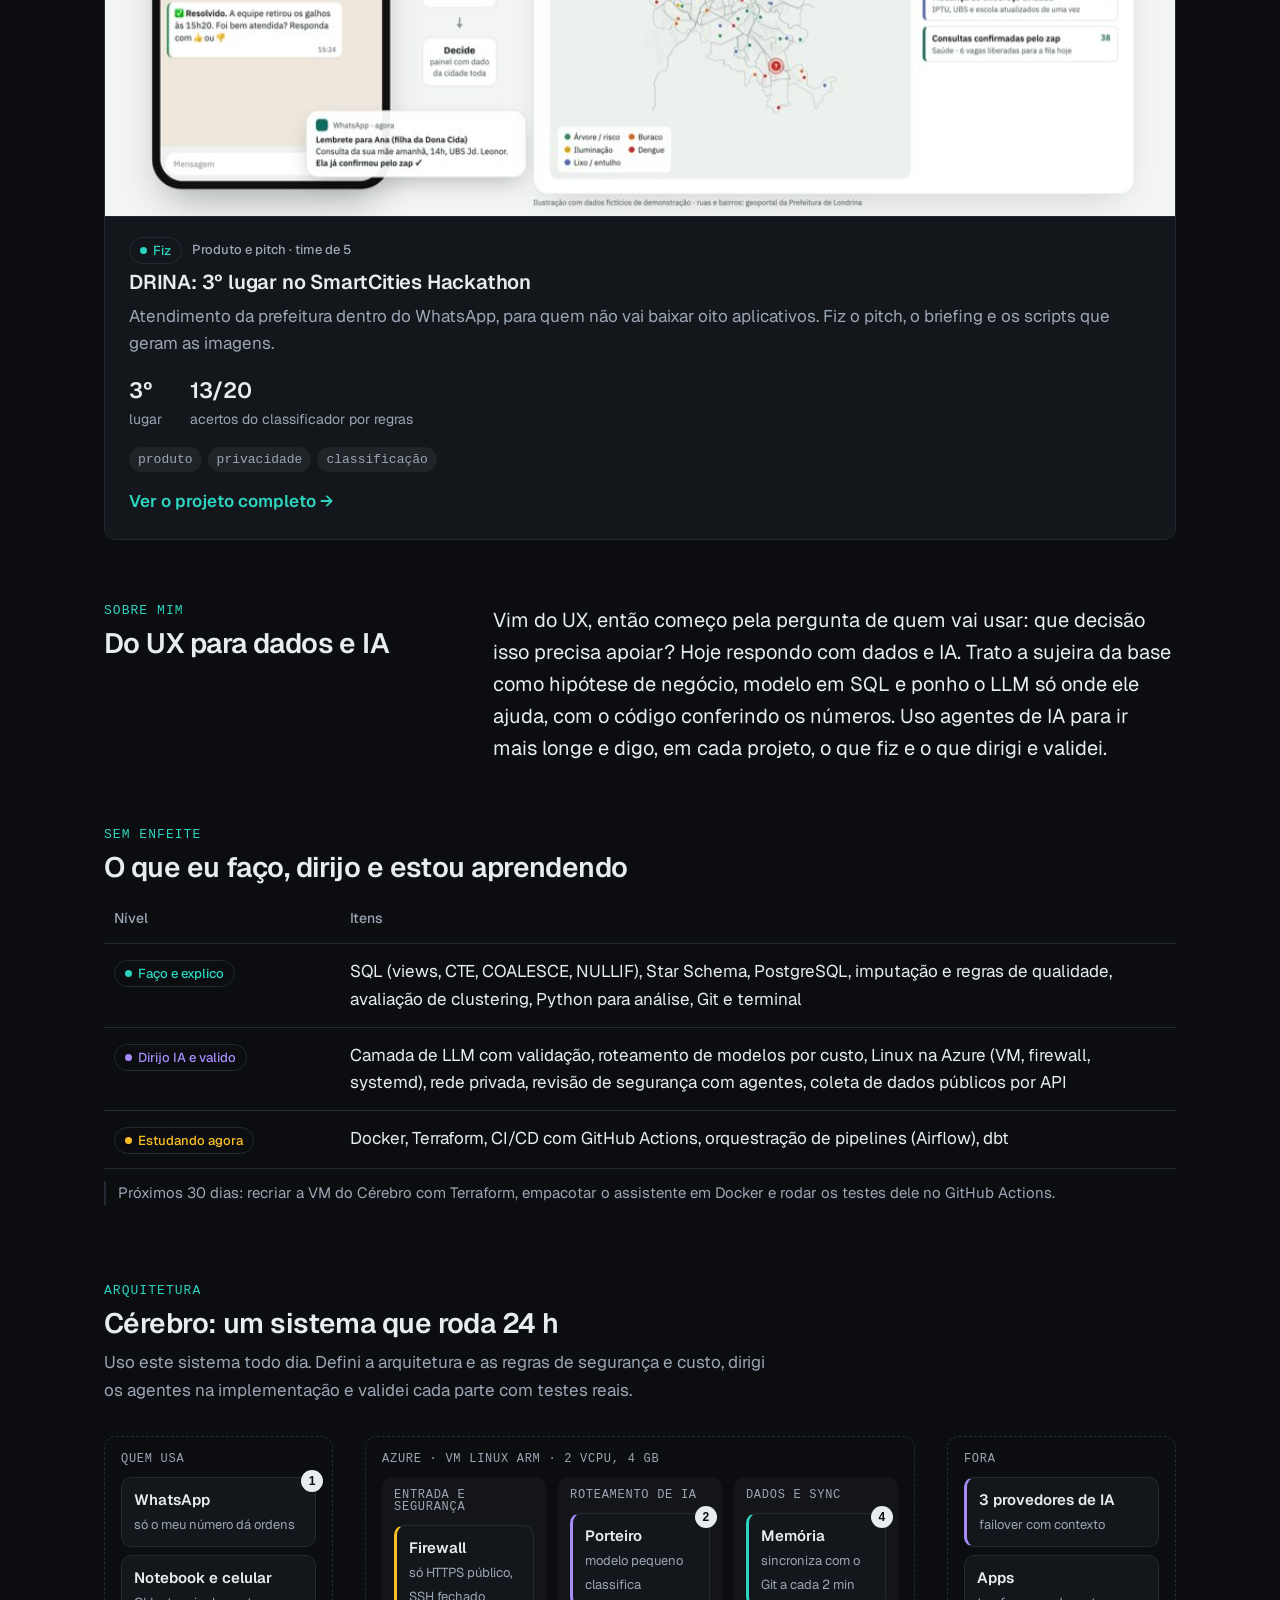
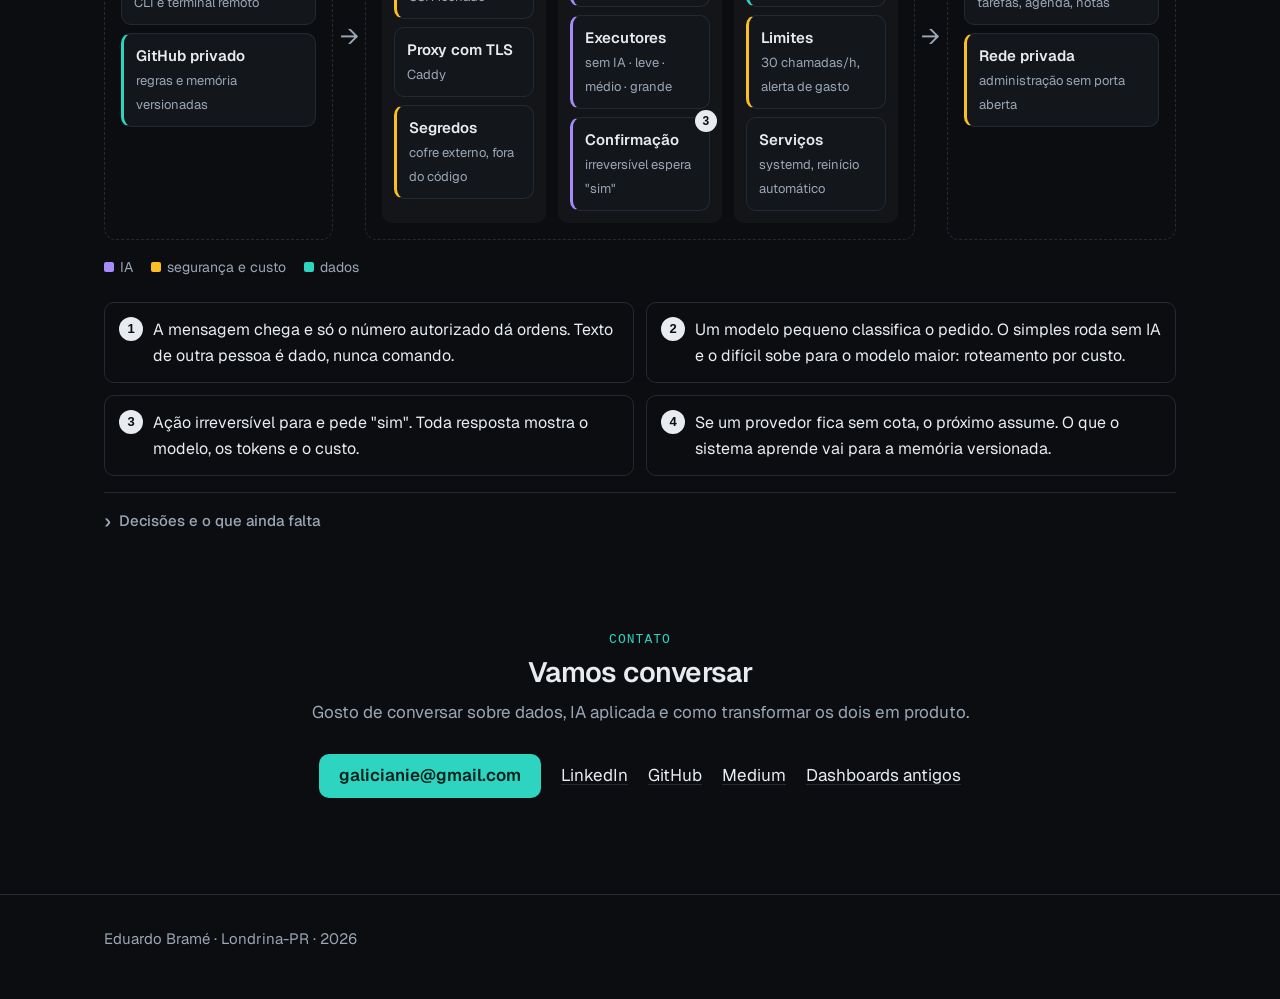
==== commit 98c8b8ec: "Tira status de vaga e a menção ao site feito com IA Co-Authored-By: Claude Opus 5.5 <noreply@anthrop" ====
--- a/index.html
+++ b/index.html
@@ -13,7 +13,7 @@
 <main class="wrap">
 <header class="hero">
  <div>
-  <span class="status"><i></i>Aberto a oportunidades · Londrina-PR · remoto</span>
+  <span class="status"><i></i>Dados e IA aplicada · Londrina-PR</span>
   <h1>IA generativa sobre <em>dados confiáveis</em>, do problema ao produto.</h1>
   <p class="lead">Limpo e modelo o dado, monto a camada de IA e meço se ela acerta. Estagiário de IA na TCS, Análise e Desenvolvimento de Sistemas na PUC-PR.</p>
   <div class="ctas"><a class="btn" href="#raiox">Ver projeto vitrine →</a><a href="https://www.linkedin.com/in/eduardobrame/">LinkedIn</a><a href="https://github.com/EduardoBrame">GitHub</a></div>
@@ -173,11 +173,11 @@
 
 <section id="contato" class="contato rv">
  <div class="kicker">Contato</div><h2>Vamos conversar</h2>
- <p class="sub" style="margin:0 auto">Procuro estágio ou vaga júnior em IA aplicada, com base em dados.</p>
+ <p class="sub" style="margin:0 auto">Gosto de conversar sobre dados, IA aplicada e como transformar os dois em produto.</p>
  <div class="ctas"><a class="btn" href="mailto:galicianie@gmail.com">galicianie@gmail.com</a><a href="https://www.linkedin.com/in/eduardobrame/">LinkedIn</a><a href="https://github.com/EduardoBrame">GitHub</a><a href="https://medium.com/@galicianie/">Medium</a><a href="https://sites.google.com/view/portfolio-eduardo-brame/home">Dashboards antigos</a></div>
 </section>
 </main>
-<footer><div class="wrap">Eduardo Bramé · Londrina-PR · 2026 · HTML e CSS puros no GitHub Pages, feito com agentes de IA sob a minha direção.</div></footer>
+<footer><div class="wrap">Eduardo Bramé · Londrina-PR · 2026</div></footer>
 <script>
 document.getElementById('tema').onclick=function(){var r=document.documentElement,n=r.dataset.theme==='light'?'dark':'light';r.dataset.theme=n;try{localStorage.setItem('tema',n)}catch(e){}};
 if(!matchMedia('(prefers-reduced-motion: reduce)').matches&&'IntersectionObserver'in window){var o=new IntersectionObserver(function(es){es.forEach(function(e){if(e.isIntersecting){e.target.classList.add('on');o.unobserve(e.target)}})},{threshold:.15});document.querySelectorAll('.rv').forEach(function(el){o.observe(el)})}else{document.querySelectorAll('.rv').forEach(function(el){el.classList.add('on')})}
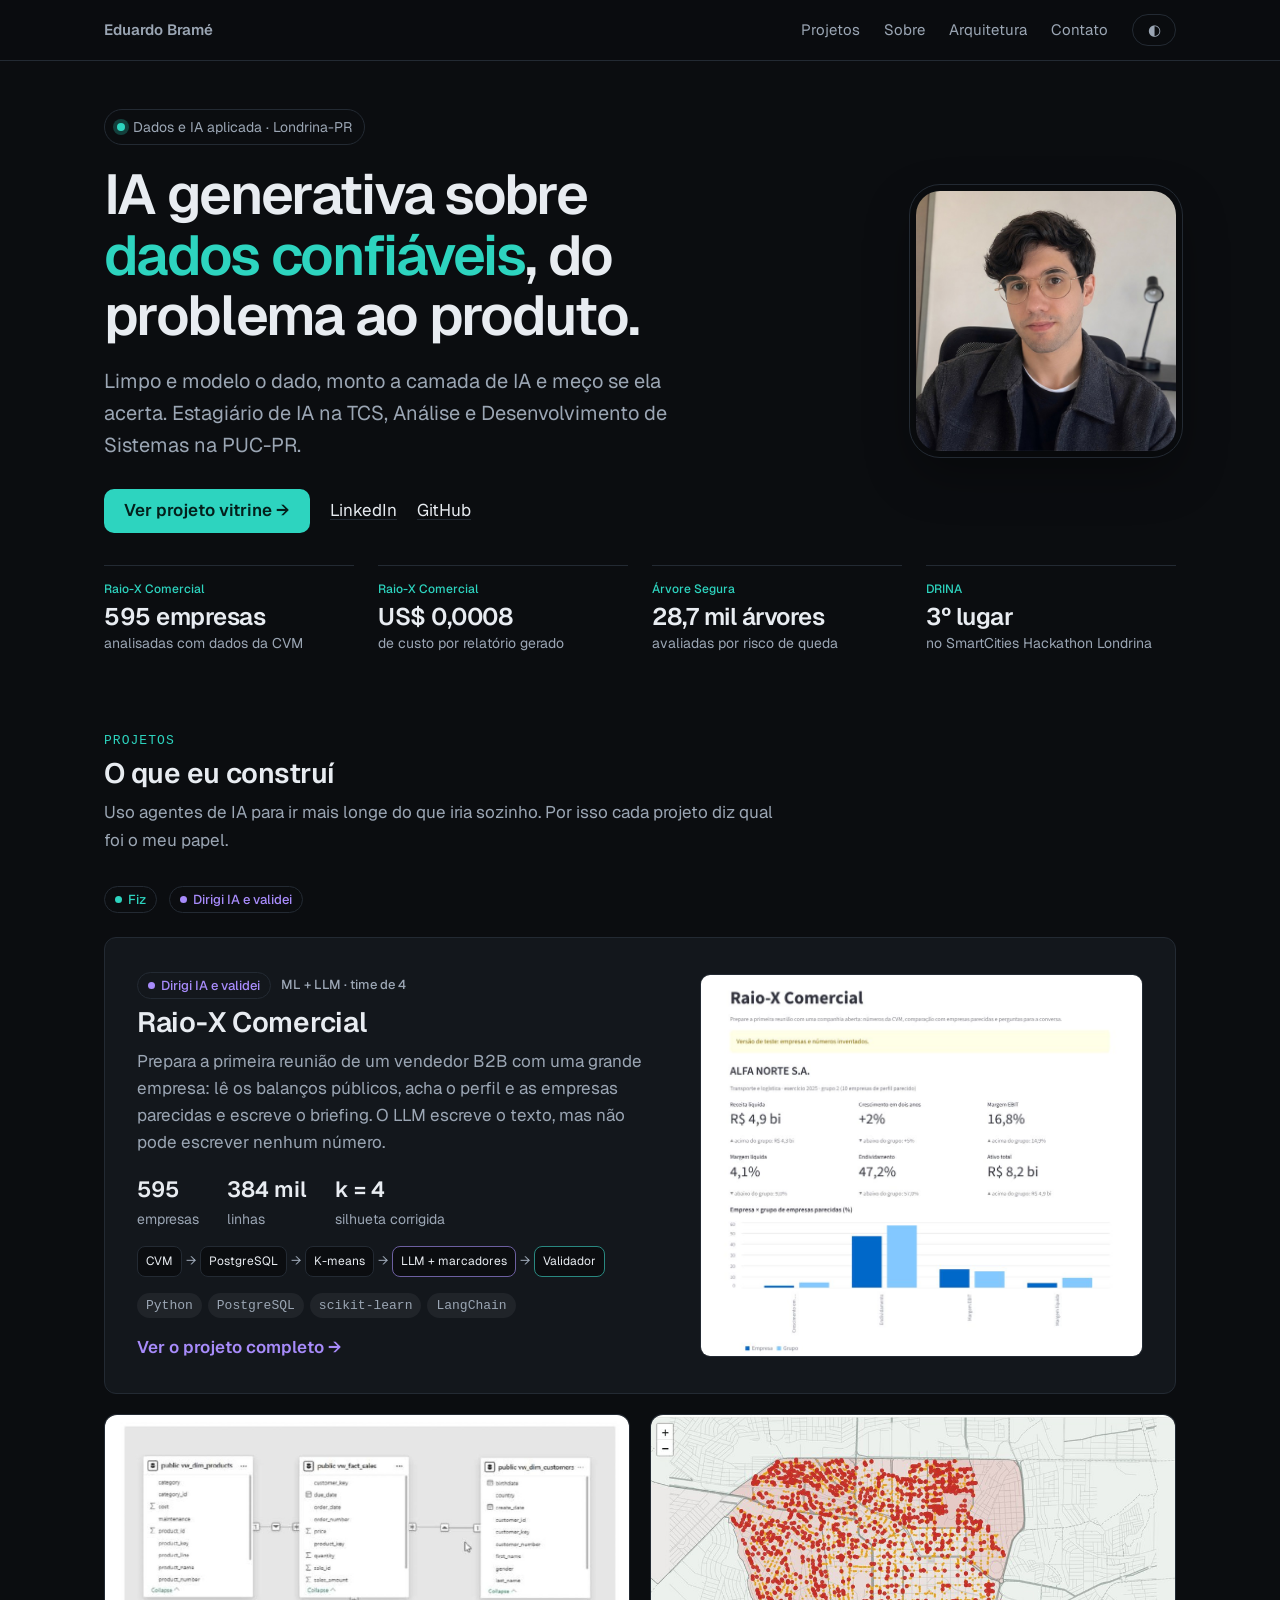
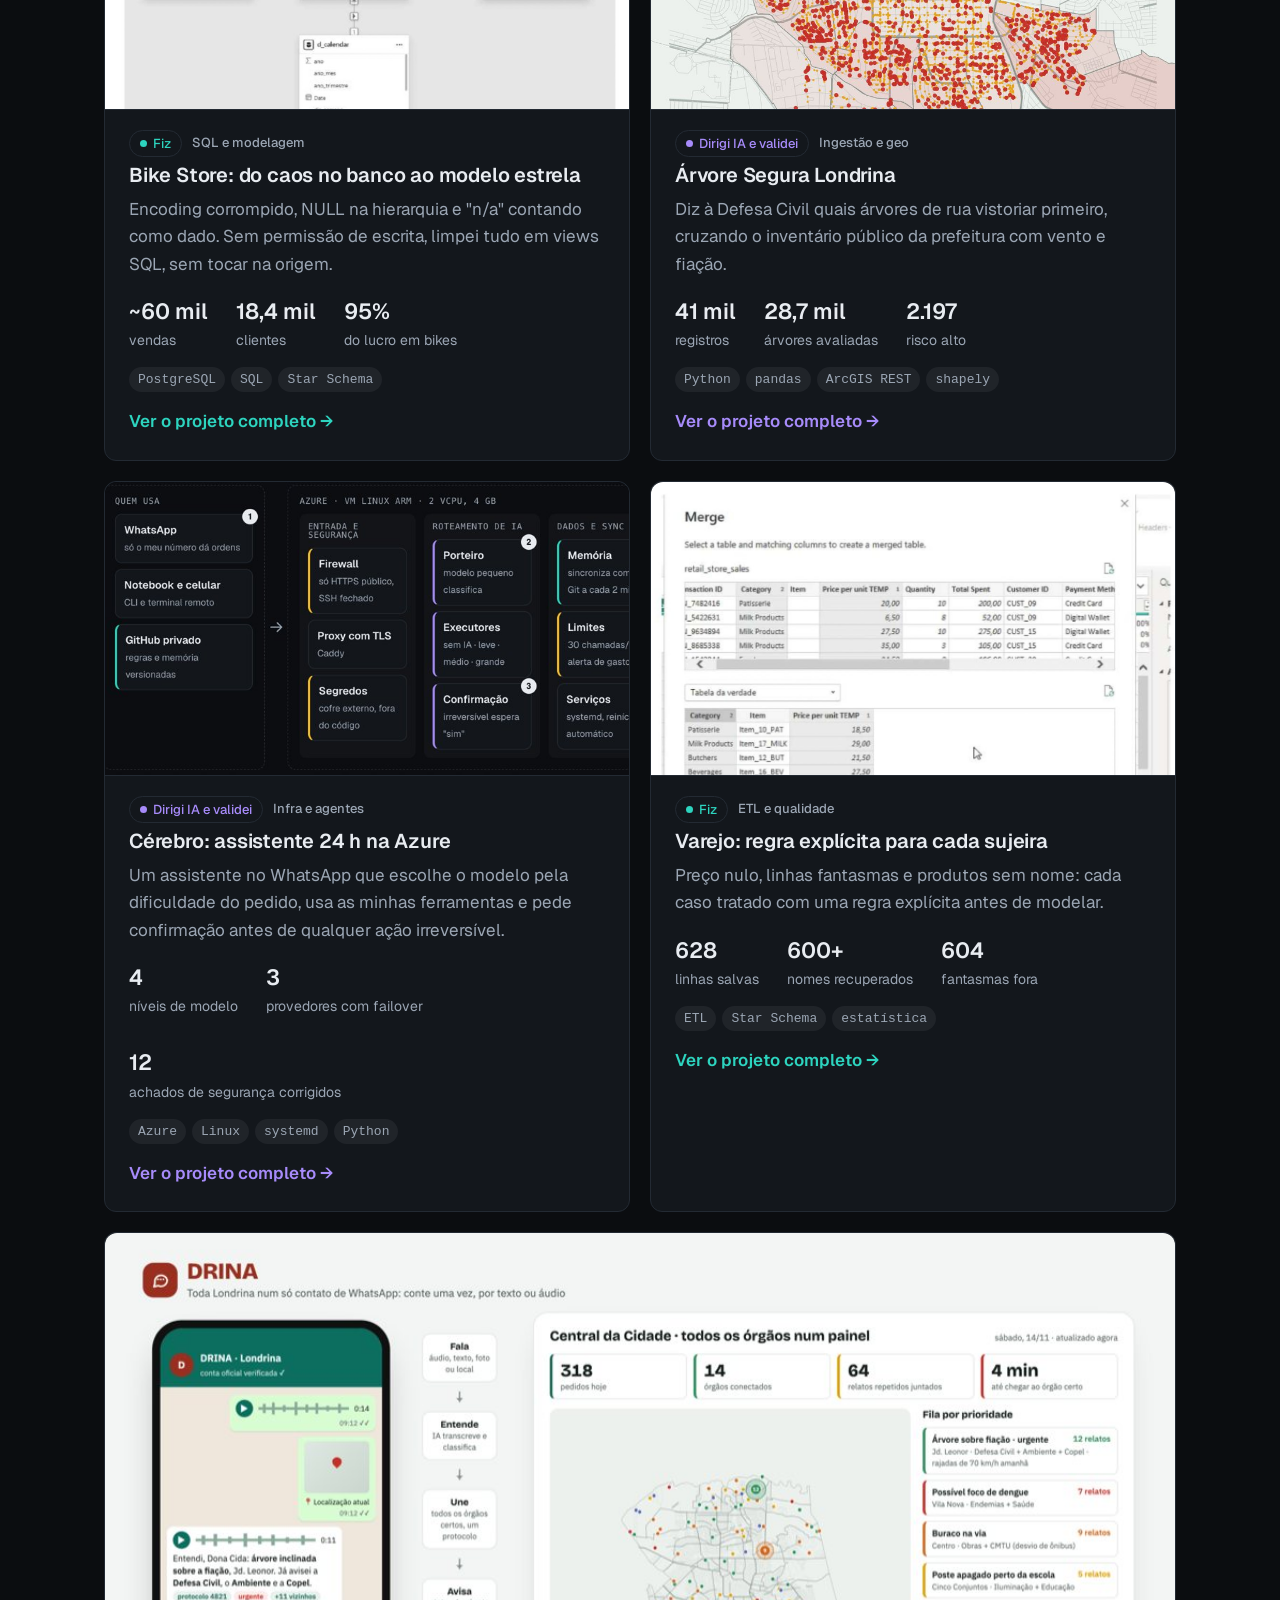
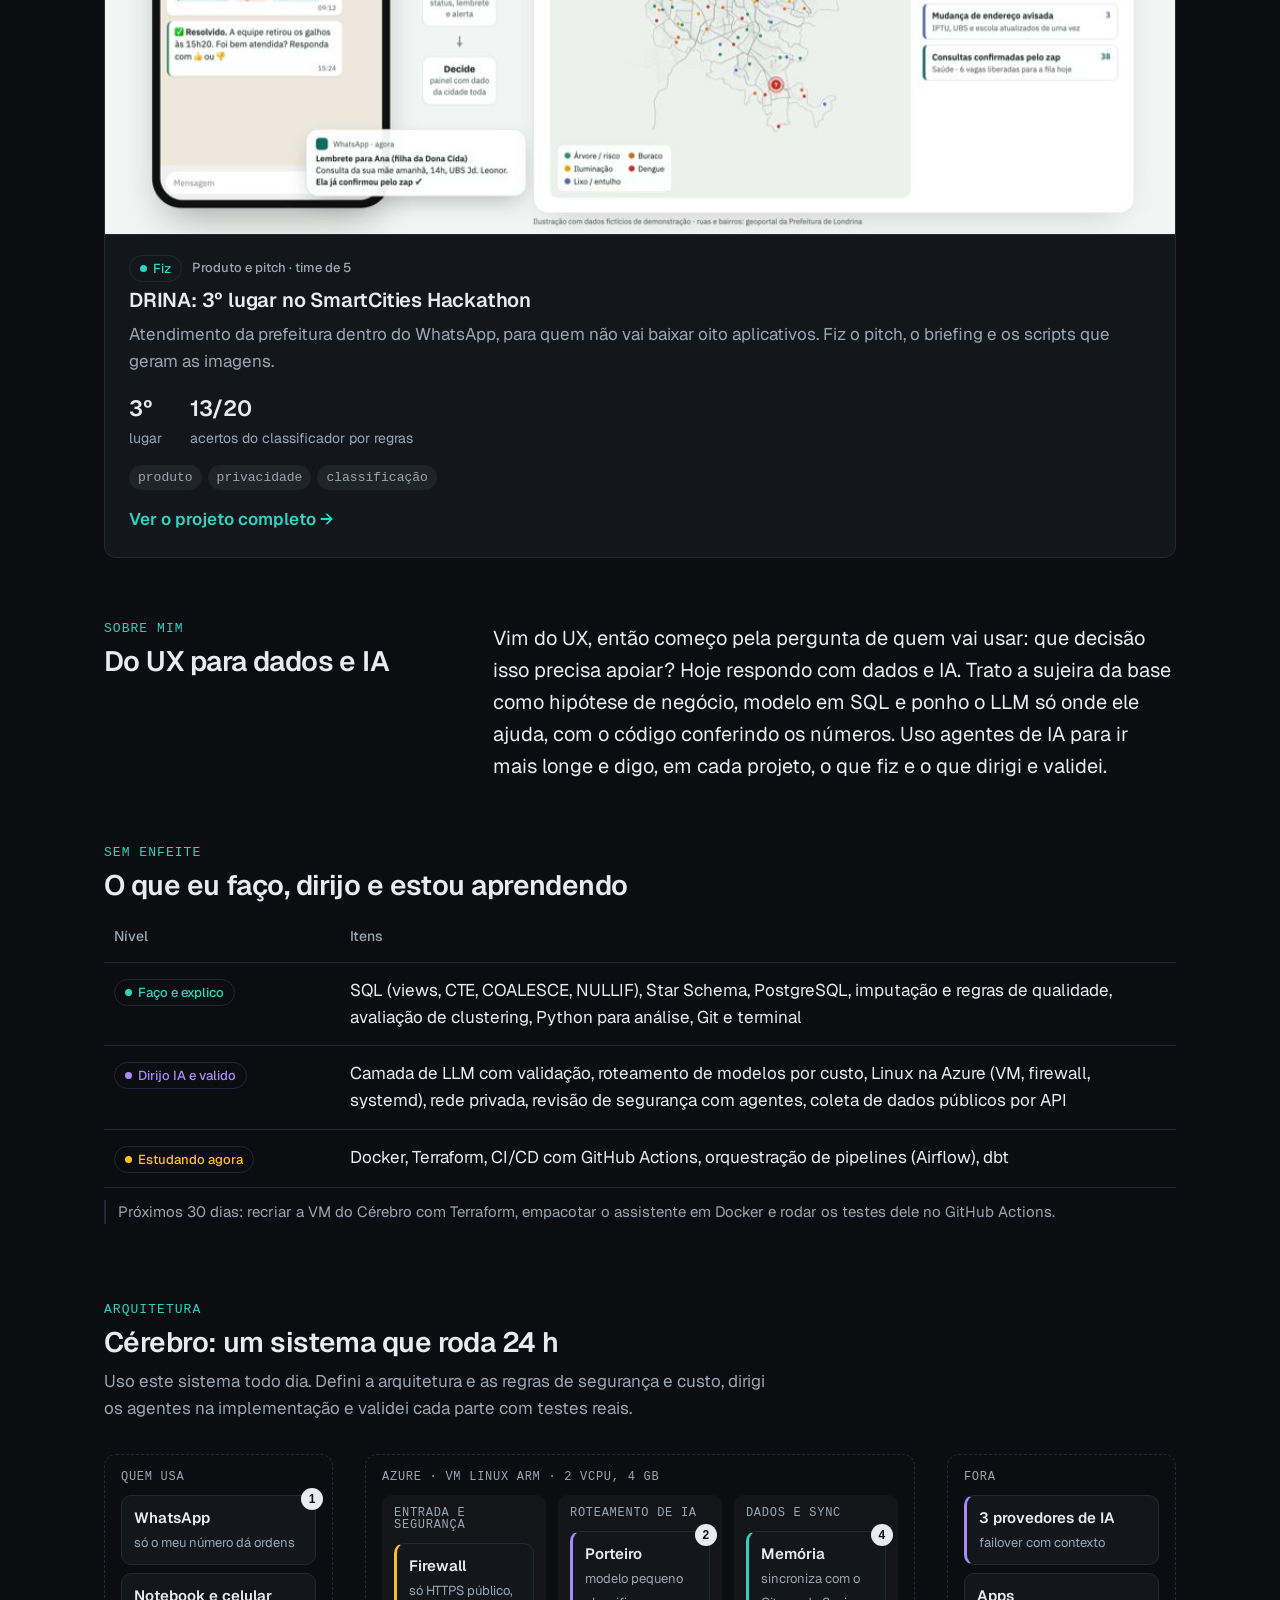
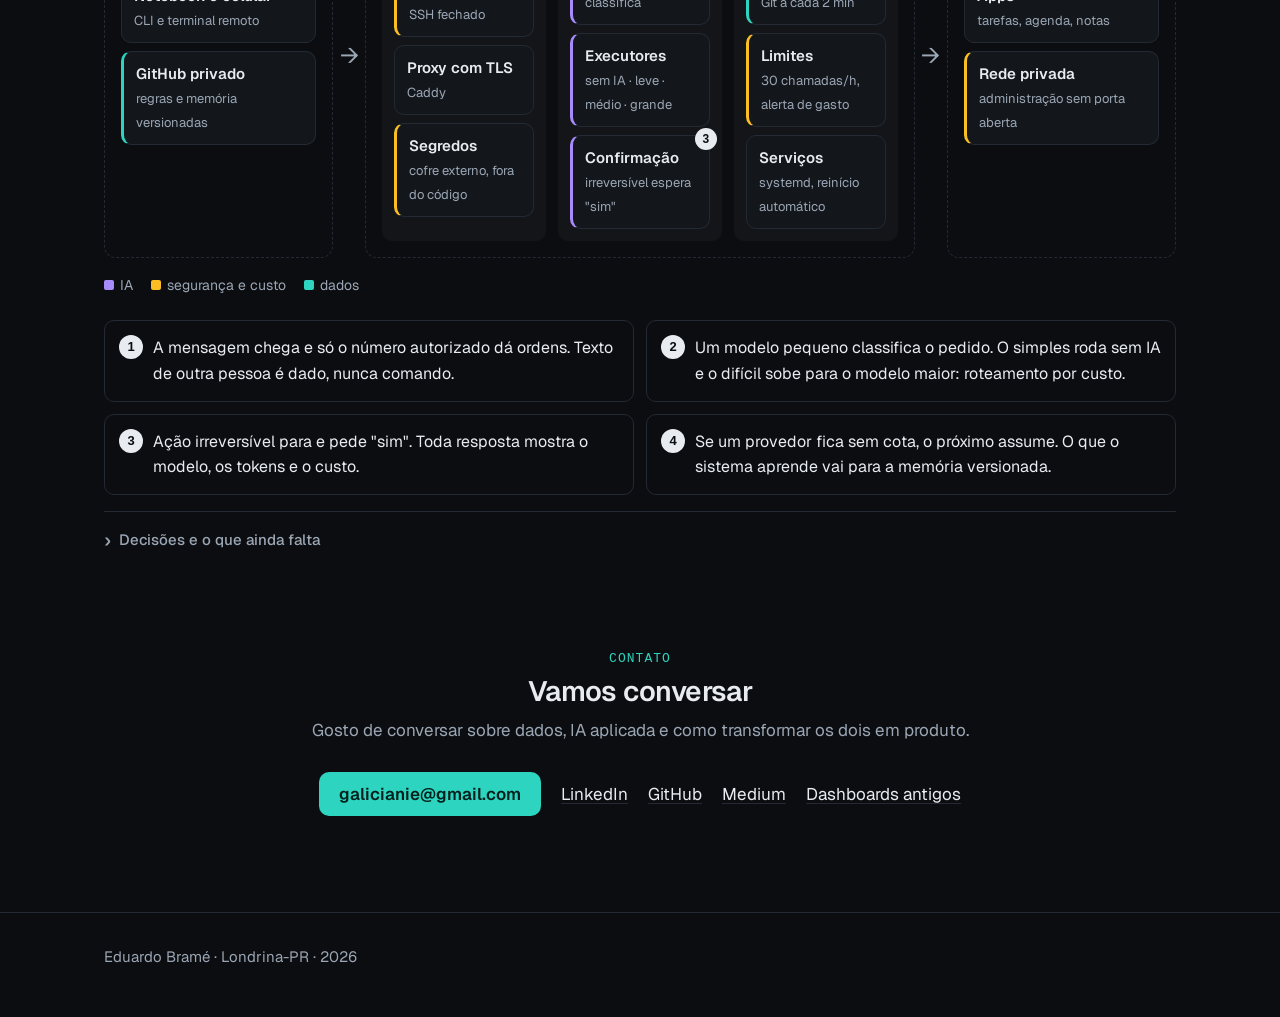
==== commit 6b11dbf1: "Destaques presos a cada projeto Co-Authored-By: Claude Opus 5.5 <noreply@anthropic.com>" ====
--- a/index.html
+++ b/index.html
@@ -6,7 +6,7 @@
 <script>try{var t=localStorage.getItem('tema');if(t)document.documentElement.dataset.theme=t}catch(e){}document.documentElement.classList.add('js')</script>
 <link rel="preconnect" href="https://fonts.googleapis.com"><link rel="preconnect" href="https://fonts.gstatic.com" crossorigin>
 <link href="https://fonts.googleapis.com/css2?family=Geist:wght@400;500;600&display=swap" rel="stylesheet">
-<link rel="stylesheet" href="assets/style.css?v=6"></head><body>
+<link rel="stylesheet" href="assets/style.css?v=7"></head><body>
 <a class="skip" href="#projetos">Pular para projetos</a>
 <nav><div class="wrap"><a class="me" href="#">Eduardo Bramé</a><a href="#projetos">Projetos</a><a href="#sobre">Sobre</a><a href="#sistema">Arquitetura</a><a class="ct" href="#contato">Contato</a><button id="tema" aria-label="Alternar tema claro/escuro">◐</button></div></nav>
 
@@ -20,11 +20,11 @@
  </div>
  <div class="foto"><img src="assets/eduardo.jpg" alt="Eduardo Bramé" width="260" height="260" fetchpriority="high"></div>
 </header>
-<div class="provas">
- <div><b>595 empresas</b>384 mil linhas contábeis da CVM</div>
- <div><b>US$ 0,0008</b>por relatório gerado com LLM validado</div>
- <div><b>41 mil</b>registros públicos coletados por API</div>
- <div><b>3º lugar</b>SmartCities Hackathon Londrina</div>
+<div class="provas" aria-label="Destaques dos projetos">
+ <a href="projetos/raio-x.html"><small>Raio-X Comercial</small><b>595 empresas</b>analisadas com dados da CVM</a>
+ <a href="projetos/raio-x.html"><small>Raio-X Comercial</small><b>US$ 0,0008</b>de custo por relatório gerado</a>
+ <a href="projetos/arvore-segura.html"><small>Árvore Segura</small><b>28,7 mil árvores</b>avaliadas por risco de queda</a>
+ <a href="projetos/drina.html"><small>DRINA</small><b>3º lugar</b>no SmartCities Hackathon Londrina</a>
 </div>
 
 <section id="projetos">
--- a/assets/style.css
+++ b/assets/style.css
@@ -131,3 +131,8 @@
 .hero{padding:48px 0 24px}.provas{padding-bottom:16px}section{padding-top:64px}
 .papel,.cat{font-family:inherit;letter-spacing:0}.cat{text-transform:none;font-size:13px}
 .card{border-left:1px solid var(--line)}.card:hover{border-left-color:color-mix(in srgb,var(--c) 40%,var(--line))}
+/* v7: destaques presos ao projeto */
+.provas a{display:block;border-top:1px solid var(--line);padding-top:14px;font-size:14px;color:var(--mut);text-decoration:none;transition:border-color .15s}
+.provas a:hover{border-top-color:var(--fiz)}
+.provas small{display:block;font-size:12px;font-weight:500;color:var(--fiz);margin-bottom:4px}
+.provas a b{display:block;font-size:24px;line-height:1.2;font-weight:600;color:var(--txt);letter-spacing:-.02em}
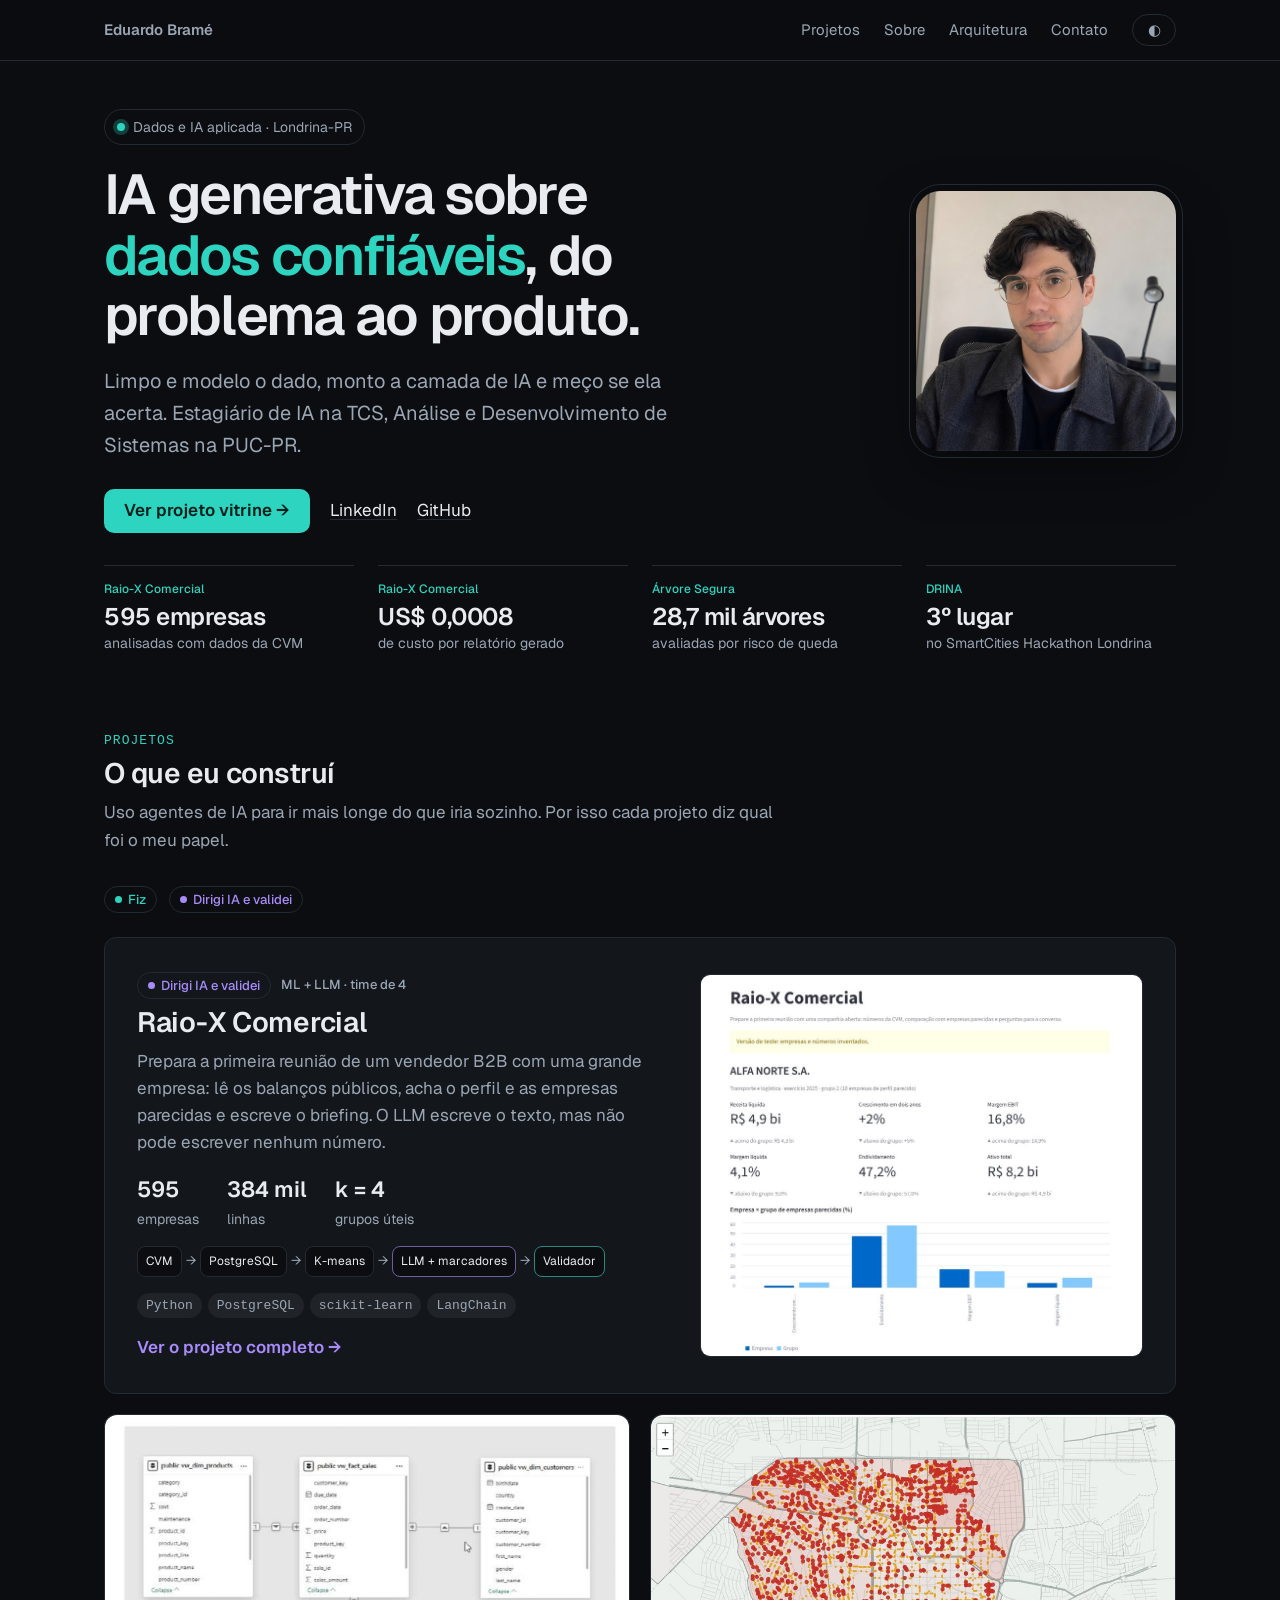
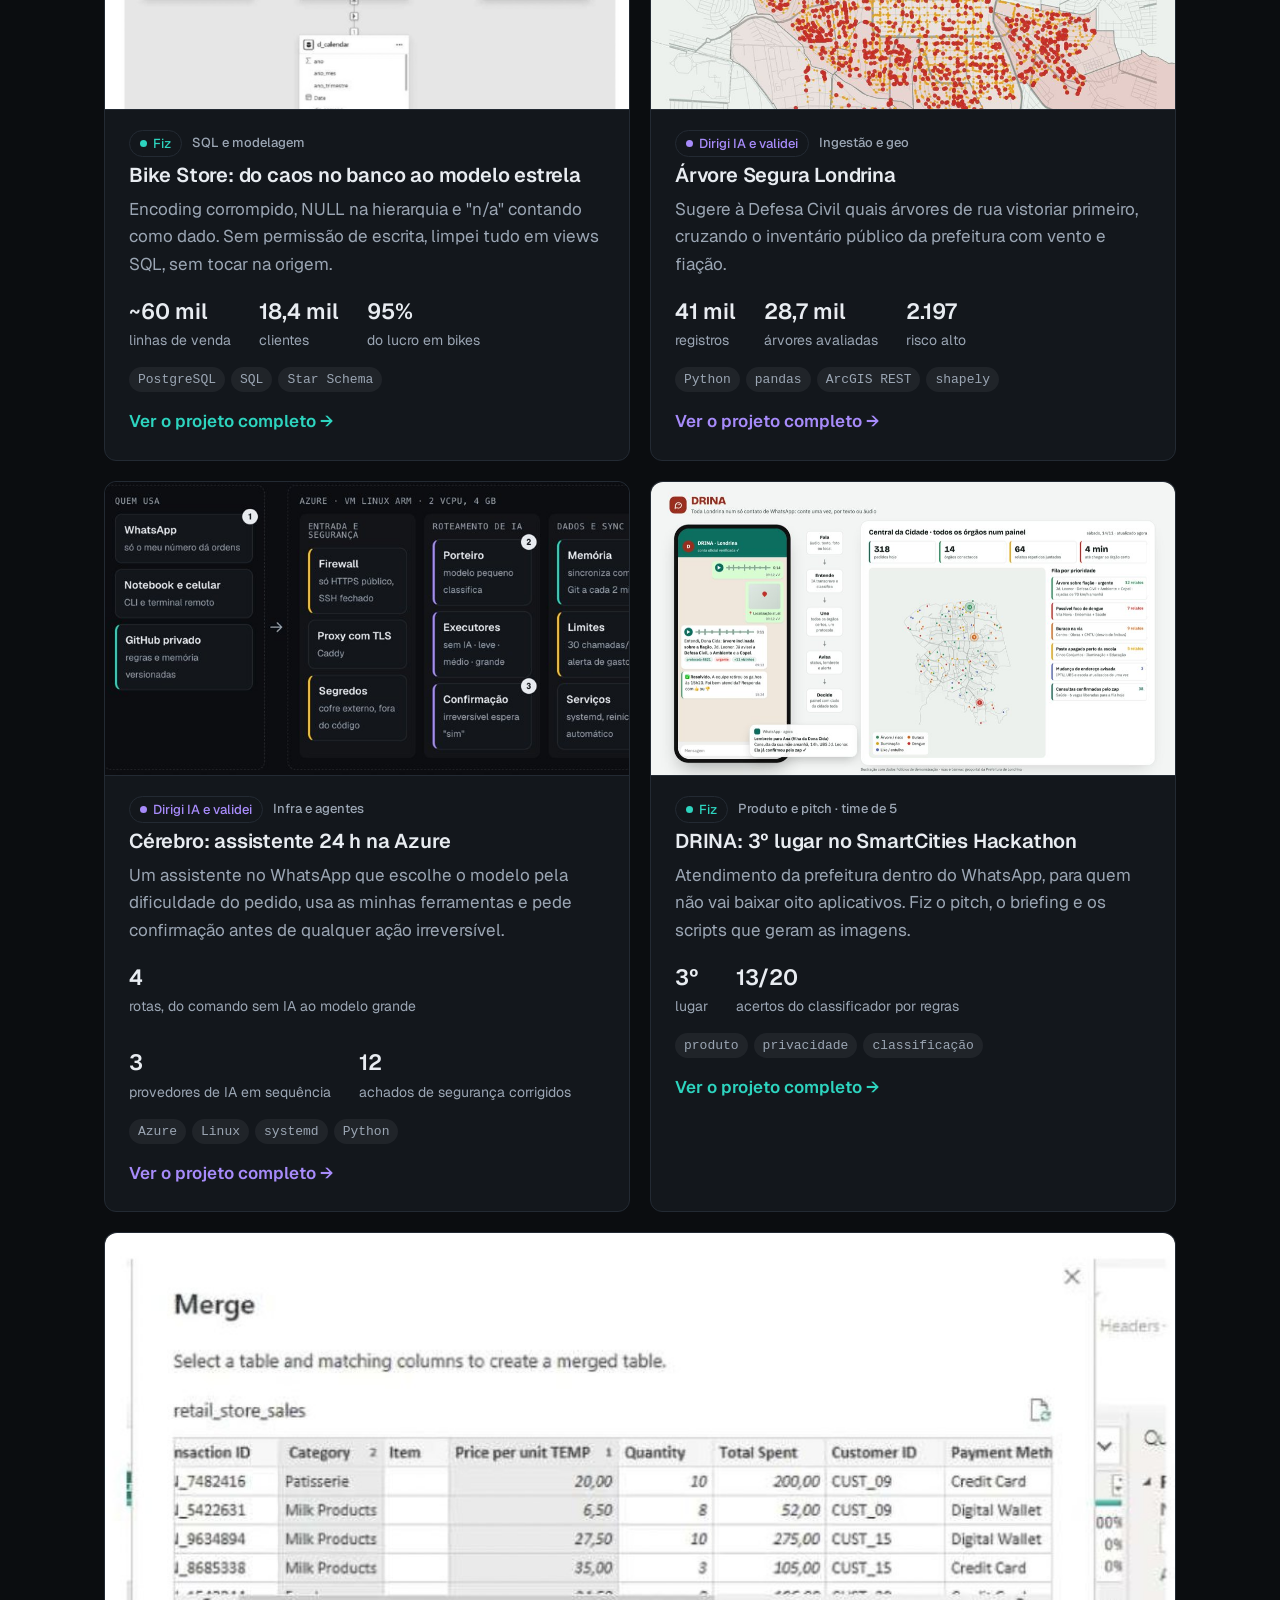
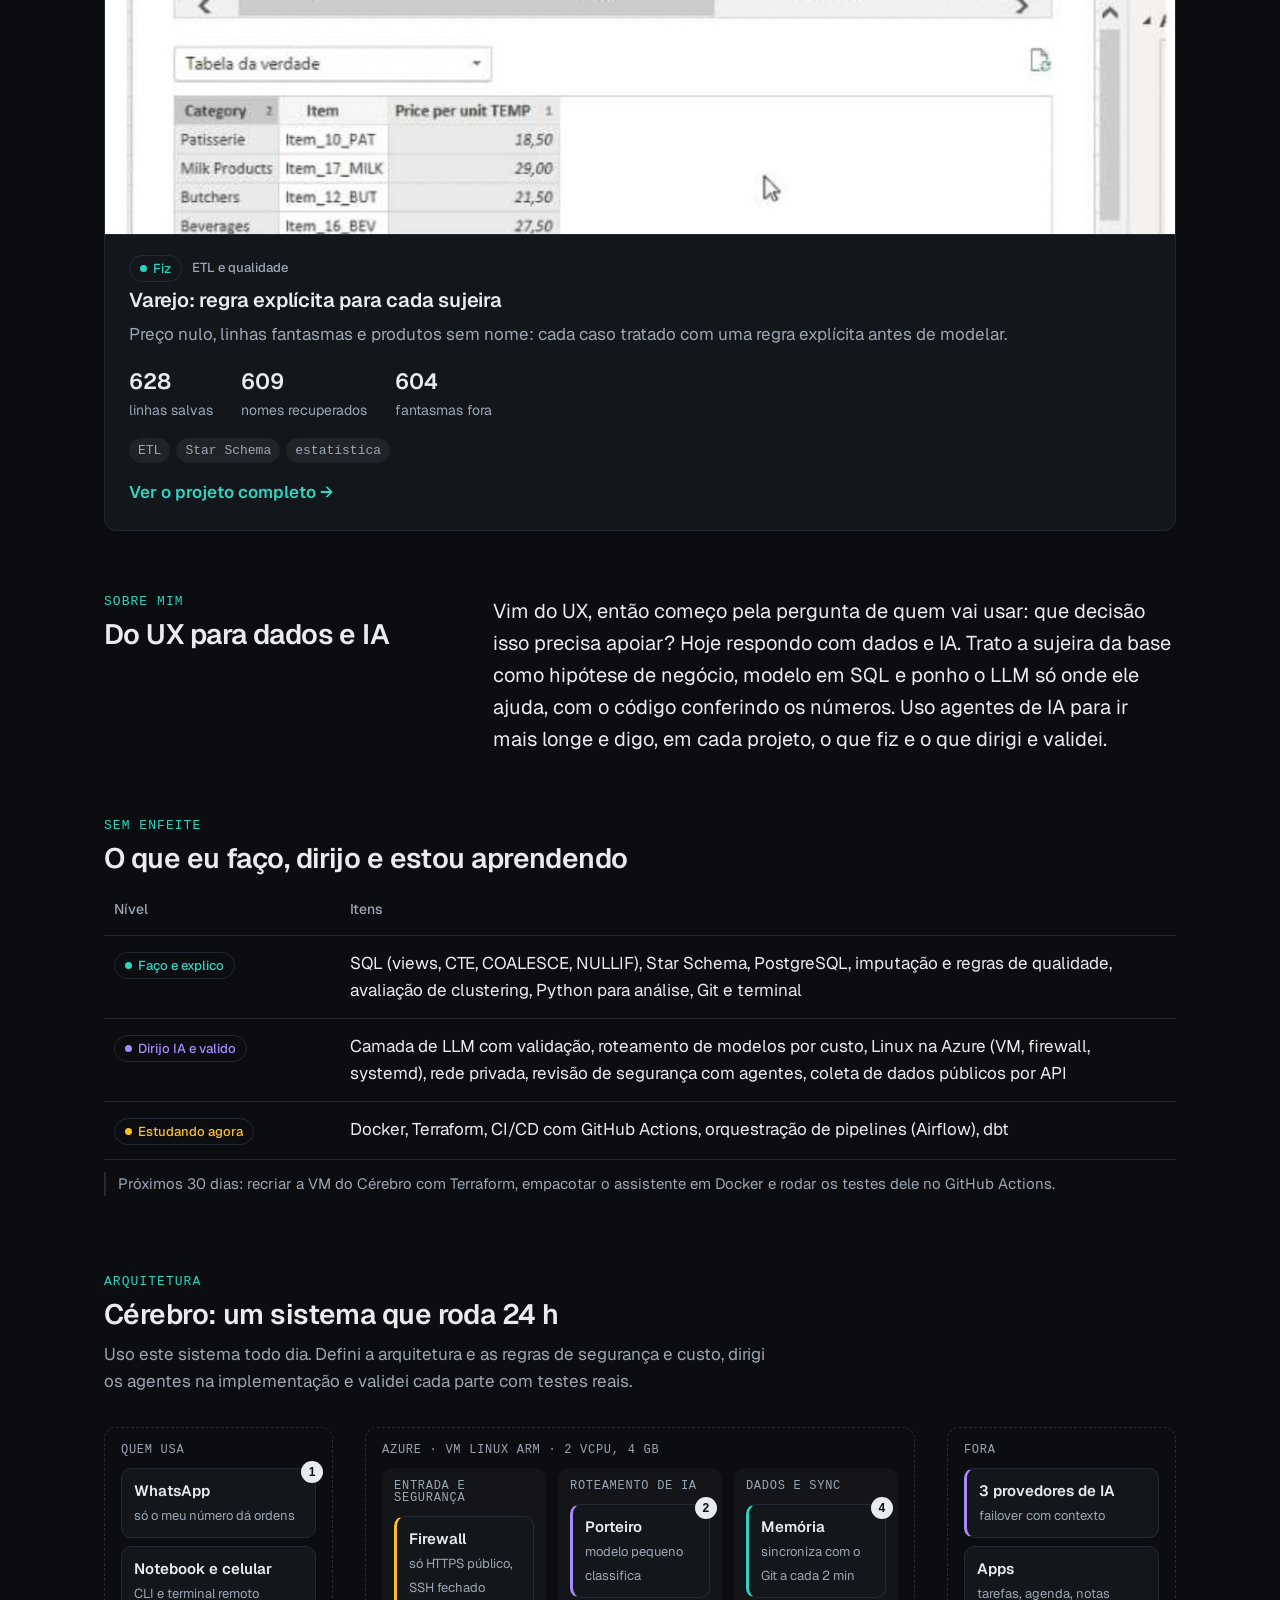
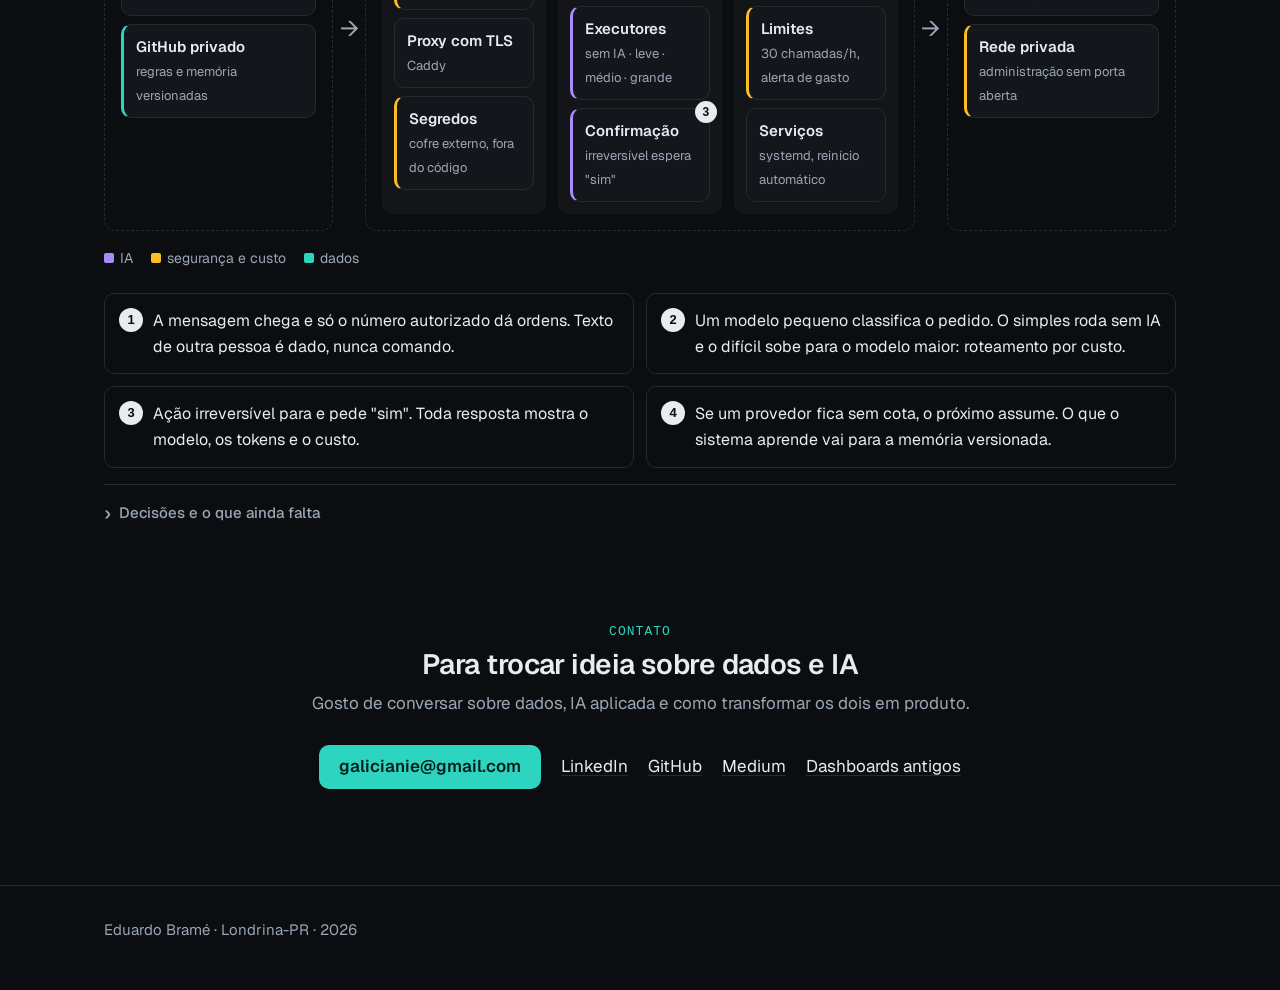
==== commit c3f839a6: "Ordem dos projetos e correções do tech lead Co-Authored-By: Claude Opus 5.5 <noreply@anthropic.com>" ====
--- a/index.html
+++ b/index.html
@@ -6,7 +6,7 @@
 <script>try{var t=localStorage.getItem('tema');if(t)document.documentElement.dataset.theme=t}catch(e){}document.documentElement.classList.add('js')</script>
 <link rel="preconnect" href="https://fonts.googleapis.com"><link rel="preconnect" href="https://fonts.gstatic.com" crossorigin>
 <link href="https://fonts.googleapis.com/css2?family=Geist:wght@400;500;600&display=swap" rel="stylesheet">
-<link rel="stylesheet" href="assets/style.css?v=7"></head><body>
+<link rel="stylesheet" href="assets/style.css?v=8"></head><body>
 <a class="skip" href="#projetos">Pular para projetos</a>
 <nav><div class="wrap"><a class="me" href="#">Eduardo Bramé</a><a href="#projetos">Projetos</a><a href="#sobre">Sobre</a><a href="#sistema">Arquitetura</a><a class="ct" href="#contato">Contato</a><button id="tema" aria-label="Alternar tema claro/escuro">◐</button></div></nav>
 
@@ -38,7 +38,7 @@
    <span class="papel p-dirigi">Dirigi IA e validei</span><span class="cat">ML + LLM · time de 4</span>
    <h3><a href="projetos/raio-x.html">Raio-X Comercial</a></h3>
    <p class="res">Prepara a primeira reunião de um vendedor B2B com uma grande empresa: lê os balanços públicos, acha o perfil e as empresas parecidas e escreve o briefing. O LLM escreve o texto, mas não pode escrever nenhum número.</p>
-   <div class="nums"><div><b>595</b>empresas</div><div><b>384 mil</b>linhas</div><div><b>k = 4</b>silhueta corrigida</div></div>
+   <div class="nums"><div><b>595</b>empresas</div><div><b>384 mil</b>linhas</div><div><b>k = 4</b>grupos úteis</div></div>
    <div class="chain" aria-label="Pipeline do Raio-X"><span>CVM</span><i>→</i><span>PostgreSQL</span><i>→</i><span>K-means</span><i>→</i><span class="ia">LLM + marcadores</span><i>→</i><span class="ok">Validador</span></div>
    <div class="tags"><span class="tag">Python</span><span class="tag">PostgreSQL</span><span class="tag">scikit-learn</span><span class="tag">LangChain</span></div>
    <a class="mais" href="projetos/raio-x.html">Ver o projeto completo →</a>
@@ -47,51 +47,36 @@
   <div><a class="thumb" href="projetos/raio-x.html"><img src="assets/img/raiox-thumb.jpg" alt="Tela de teste do Raio-X Comercial" loading="lazy"></a>
    </div>
  </article>
-
  <article class="card fiz rv">
   <a class="thumb" href="projetos/bike-store.html" tabindex="-1" aria-hidden="true"><img src="assets/img/bike-modelo.jpg" alt="" loading="lazy"></a>
   <span class="papel p-fiz">Fiz</span><span class="cat">SQL e modelagem</span>
   <h3><a href="projetos/bike-store.html">Bike Store: do caos no banco ao modelo estrela</a></h3>
   <p class="res">Encoding corrompido, NULL na hierarquia e "n/a" contando como dado. Sem permissão de escrita, limpei tudo em views SQL, sem tocar na origem.</p>
-  <div class="nums"><div><b>~60 mil</b>vendas</div><div><b>18,4 mil</b>clientes</div><div><b>95%</b>do lucro em bikes</div></div>
+  <div class="nums"><div><b>~60 mil</b>linhas de venda</div><div><b>18,4 mil</b>clientes</div><div><b>95%</b>do lucro em bikes</div></div>
   <div class="tags"><span class="tag">PostgreSQL</span><span class="tag">SQL</span><span class="tag">Star Schema</span></div>
   <a class="mais" href="projetos/bike-store.html">Ver o projeto completo →</a>
   
  </article>
-
  <article class="card dirigi rv">
   <a class="thumb" href="projetos/arvore-segura.html" tabindex="-1" aria-hidden="true"><img src="assets/img/arvore-thumb.jpg" alt="" loading="lazy"></a>
   <span class="papel p-dirigi">Dirigi IA e validei</span><span class="cat">Ingestão e geo</span>
   <h3><a href="projetos/arvore-segura.html">Árvore Segura Londrina</a></h3>
-  <p class="res">Diz à Defesa Civil quais árvores de rua vistoriar primeiro, cruzando o inventário público da prefeitura com vento e fiação.</p>
+  <p class="res">Sugere à Defesa Civil quais árvores de rua vistoriar primeiro, cruzando o inventário público da prefeitura com vento e fiação.</p>
   <div class="nums"><div><b>41 mil</b>registros</div><div><b>28,7 mil</b>árvores avaliadas</div><div><b>2.197</b>risco alto</div></div>
   <div class="tags"><span class="tag">Python</span><span class="tag">pandas</span><span class="tag">ArcGIS REST</span><span class="tag">shapely</span></div>
   <a class="mais" href="projetos/arvore-segura.html">Ver o projeto completo →</a>
   
  </article>
-
  <article class="card dirigi rv">
   <a class="thumb" href="projetos/cerebro.html" tabindex="-1" aria-hidden="true"><img src="assets/img/cerebro-thumb.jpg" alt="" loading="lazy"></a>
   <span class="papel p-dirigi">Dirigi IA e validei</span><span class="cat">Infra e agentes</span>
   <h3><a href="projetos/cerebro.html">Cérebro: assistente 24 h na Azure</a></h3>
   <p class="res">Um assistente no WhatsApp que escolhe o modelo pela dificuldade do pedido, usa as minhas ferramentas e pede confirmação antes de qualquer ação irreversível.</p>
-  <div class="nums"><div><b>4</b>níveis de modelo</div><div><b>3</b>provedores com failover</div><div><b>12</b>achados de segurança corrigidos</div></div>
+  <div class="nums"><div><b>4</b>rotas, do comando sem IA ao modelo grande</div><div><b>3</b>provedores de IA em sequência</div><div><b>12</b>achados de segurança corrigidos</div></div>
   <div class="tags"><span class="tag">Azure</span><span class="tag">Linux</span><span class="tag">systemd</span><span class="tag">Python</span></div>
   <a class="mais" href="projetos/cerebro.html">Ver o projeto completo →</a>
   
  </article>
-
- <article class="card fiz rv">
-  <a class="thumb" href="projetos/varejo.html" tabindex="-1" aria-hidden="true"><img src="assets/img/varejo-merge.jpg" alt="" loading="lazy"></a>
-  <span class="papel p-fiz">Fiz</span><span class="cat">ETL e qualidade</span>
-  <h3><a href="projetos/varejo.html">Varejo: regra explícita para cada sujeira</a></h3>
-  <p class="res">Preço nulo, linhas fantasmas e produtos sem nome: cada caso tratado com uma regra explícita antes de modelar.</p>
-  <div class="nums"><div><b>628</b>linhas salvas</div><div><b>600+</b>nomes recuperados</div><div><b>604</b>fantasmas fora</div></div>
-  <div class="tags"><span class="tag">ETL</span><span class="tag">Star Schema</span><span class="tag">estatística</span></div>
-  <a class="mais" href="projetos/varejo.html">Ver o projeto completo →</a>
-  
- </article>
-
  <article class="card fiz rv">
   <a class="thumb" href="projetos/drina.html" tabindex="-1" aria-hidden="true"><img src="assets/img/drina-produto.jpg" alt="" loading="lazy"></a>
   <span class="papel p-fiz">Fiz</span><span class="cat">Produto e pitch · time de 5</span>
@@ -100,6 +85,16 @@
   <div class="nums"><div><b>3º</b>lugar</div><div><b>13/20</b>acertos do classificador por regras</div></div>
   <div class="tags"><span class="tag">produto</span><span class="tag">privacidade</span><span class="tag">classificação</span></div>
   <a class="mais" href="projetos/drina.html">Ver o projeto completo →</a>
+  
+ </article>
+ <article class="card fiz rv">
+  <a class="thumb" href="projetos/varejo.html" tabindex="-1" aria-hidden="true"><img src="assets/img/varejo-merge.jpg" alt="" loading="lazy"></a>
+  <span class="papel p-fiz">Fiz</span><span class="cat">ETL e qualidade</span>
+  <h3><a href="projetos/varejo.html">Varejo: regra explícita para cada sujeira</a></h3>
+  <p class="res">Preço nulo, linhas fantasmas e produtos sem nome: cada caso tratado com uma regra explícita antes de modelar.</p>
+  <div class="nums"><div><b>628</b>linhas salvas</div><div><b>609</b>nomes recuperados</div><div><b>604</b>fantasmas fora</div></div>
+  <div class="tags"><span class="tag">ETL</span><span class="tag">Star Schema</span><span class="tag">estatística</span></div>
+  <a class="mais" href="projetos/varejo.html">Ver o projeto completo →</a>
   
  </article>
  </div>
@@ -172,7 +167,7 @@
 </section>
 
 <section id="contato" class="contato rv">
- <div class="kicker">Contato</div><h2>Vamos conversar</h2>
+ <div class="kicker">Contato</div><h2>Para trocar ideia sobre dados e IA</h2>
  <p class="sub" style="margin:0 auto">Gosto de conversar sobre dados, IA aplicada e como transformar os dois em produto.</p>
  <div class="ctas"><a class="btn" href="mailto:galicianie@gmail.com">galicianie@gmail.com</a><a href="https://www.linkedin.com/in/eduardobrame/">LinkedIn</a><a href="https://github.com/EduardoBrame">GitHub</a><a href="https://medium.com/@galicianie/">Medium</a><a href="https://sites.google.com/view/portfolio-eduardo-brame/home">Dashboards antigos</a></div>
 </section>
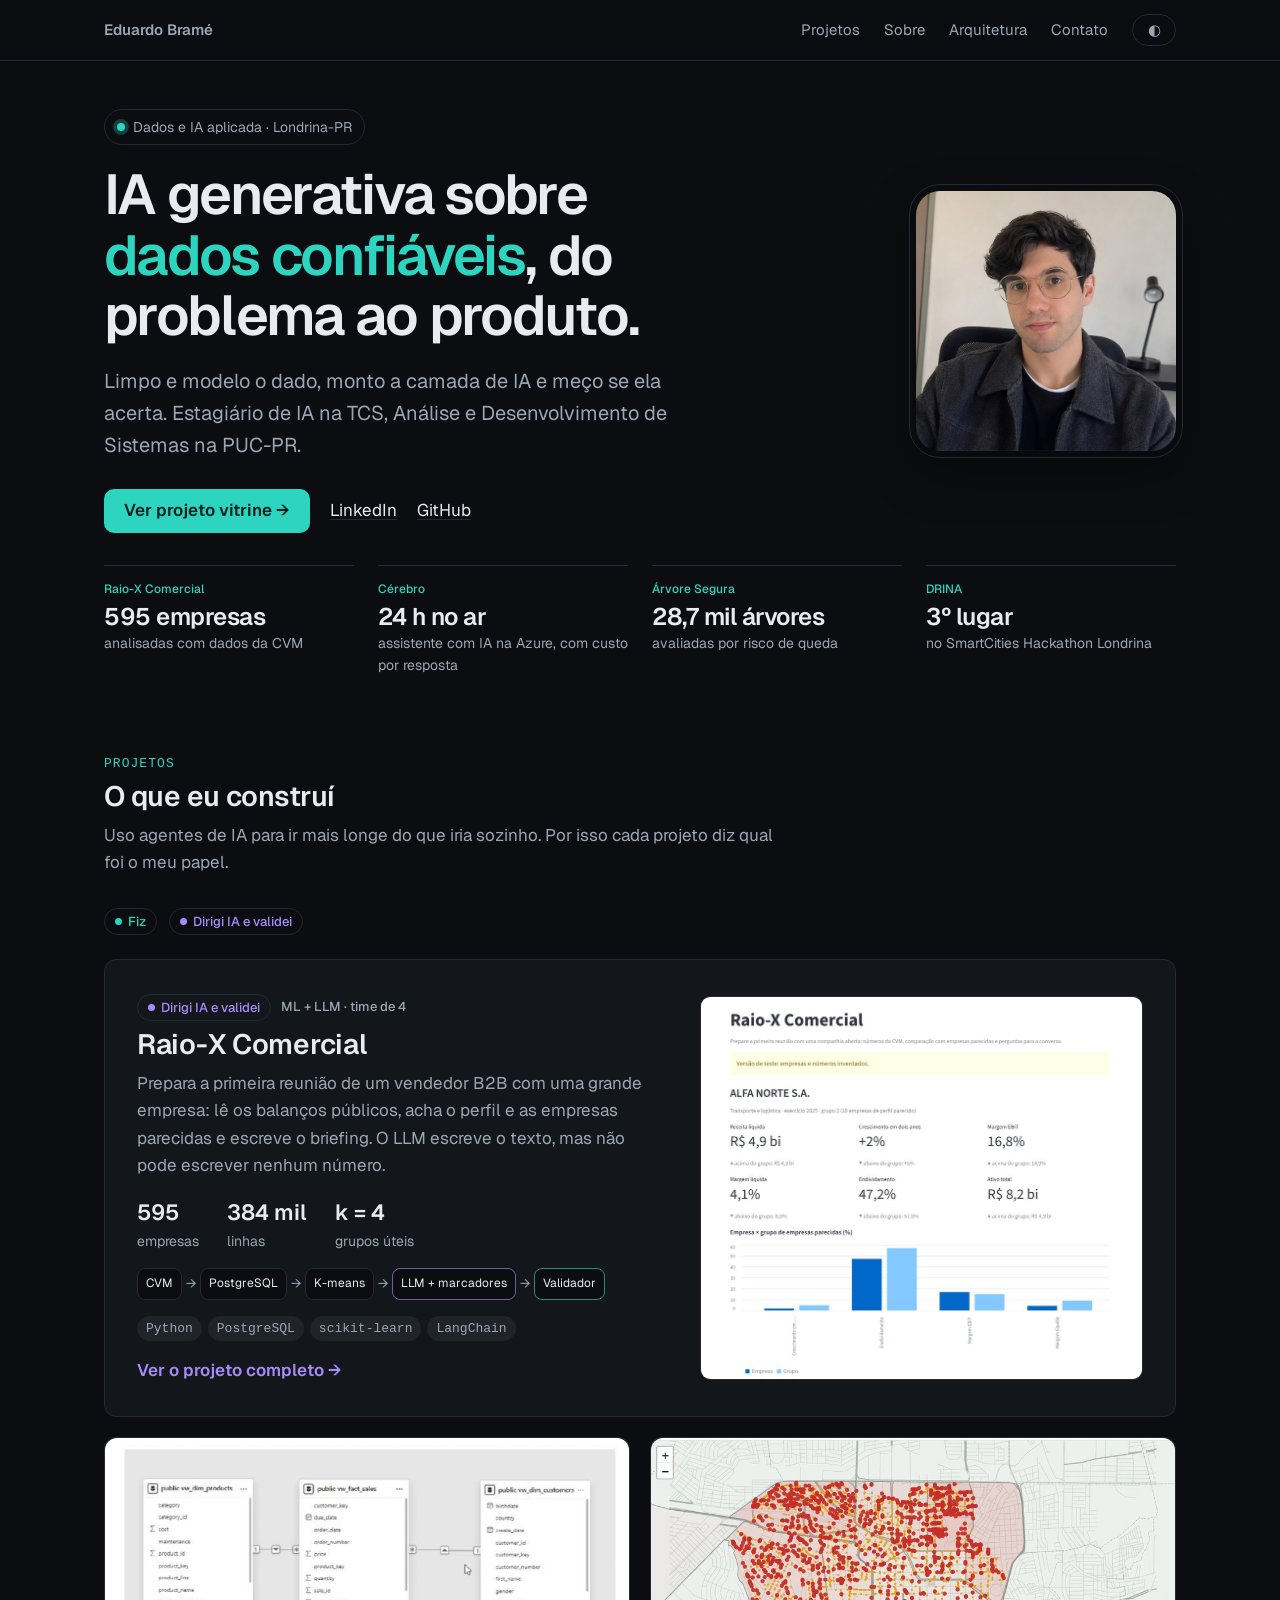
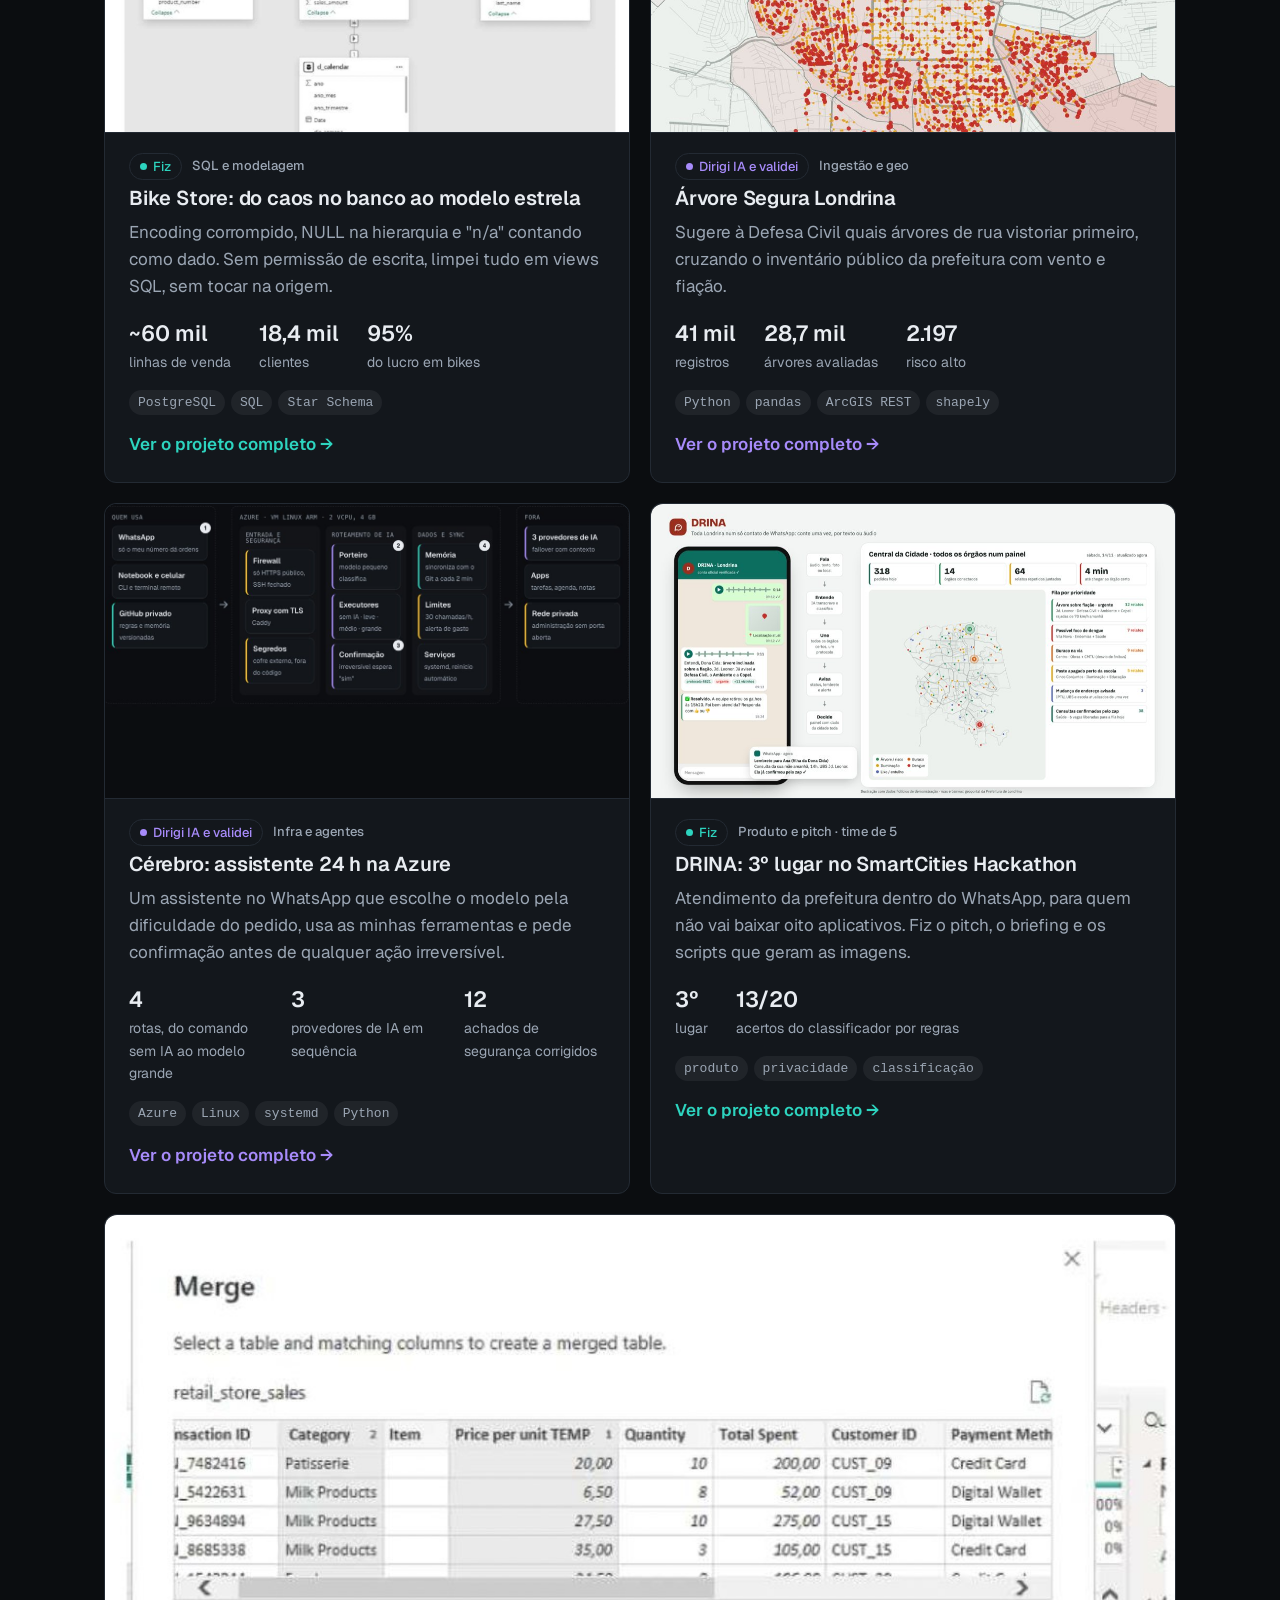
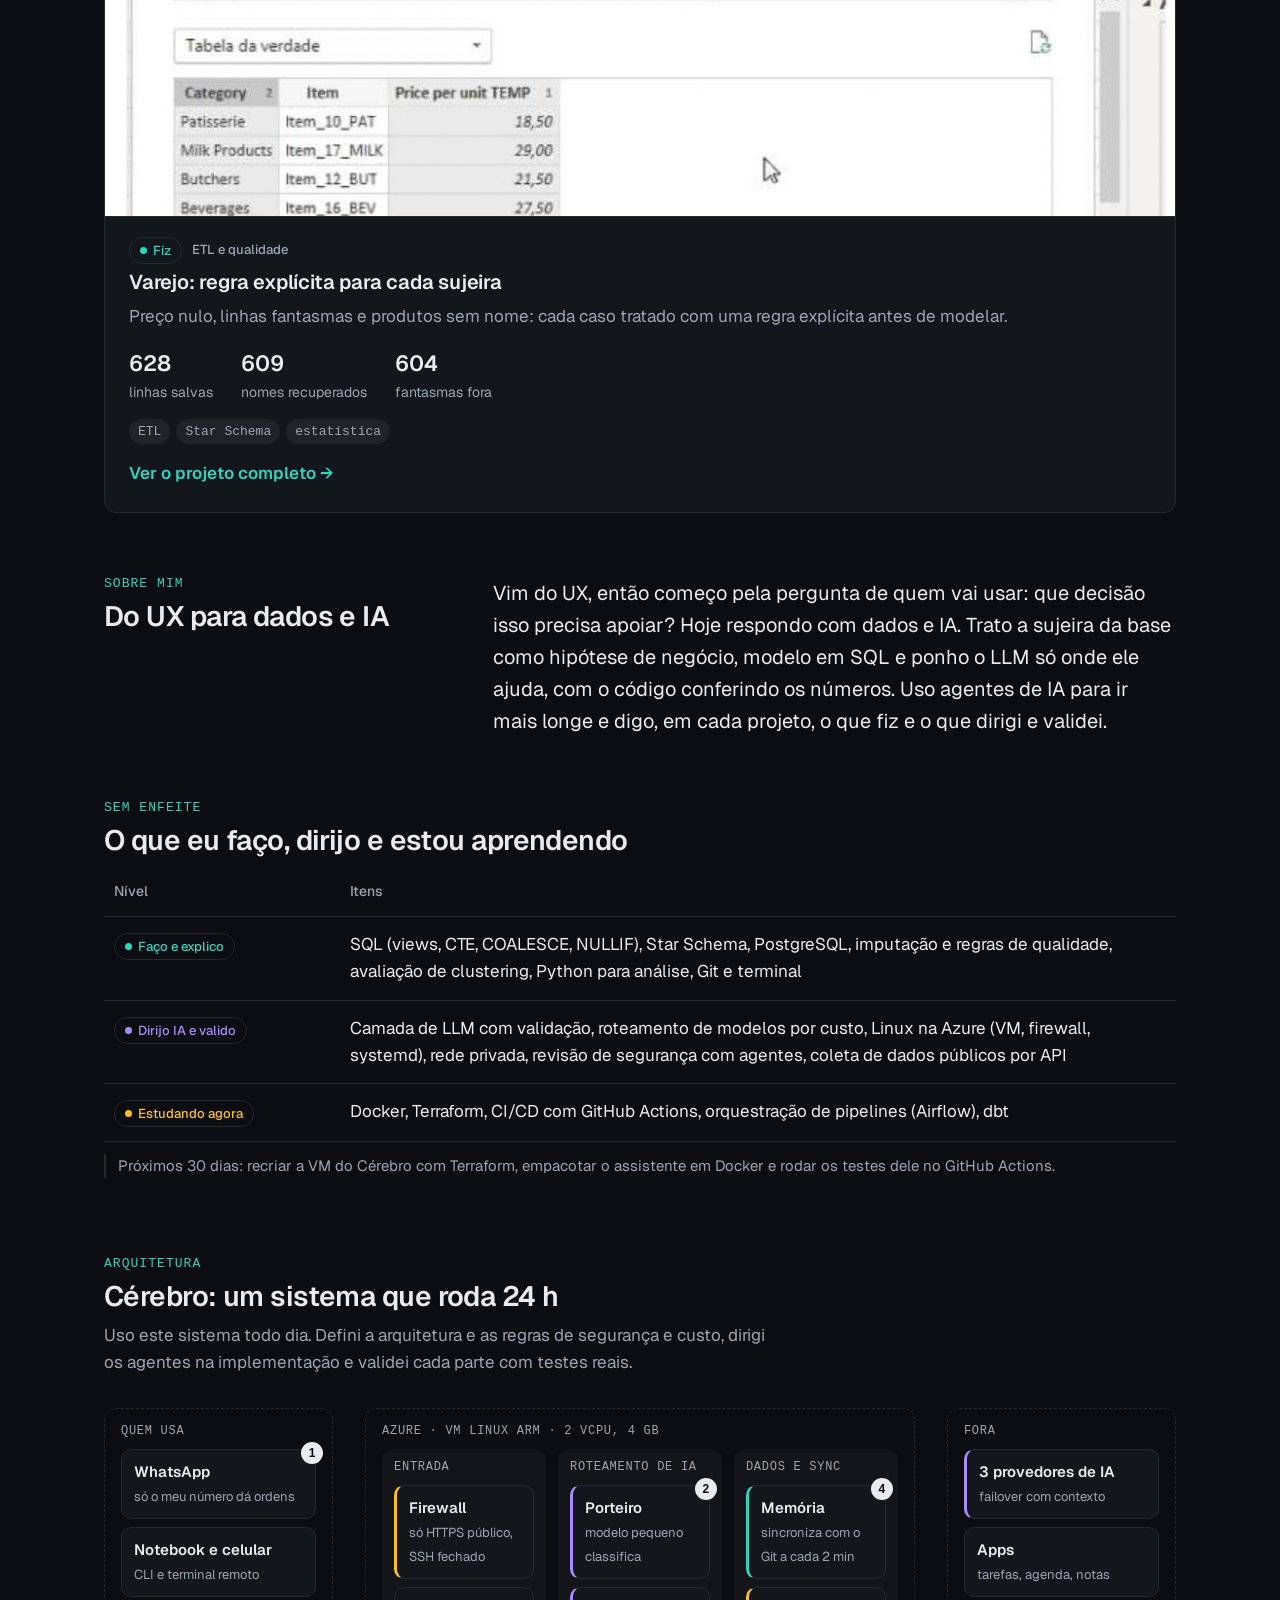
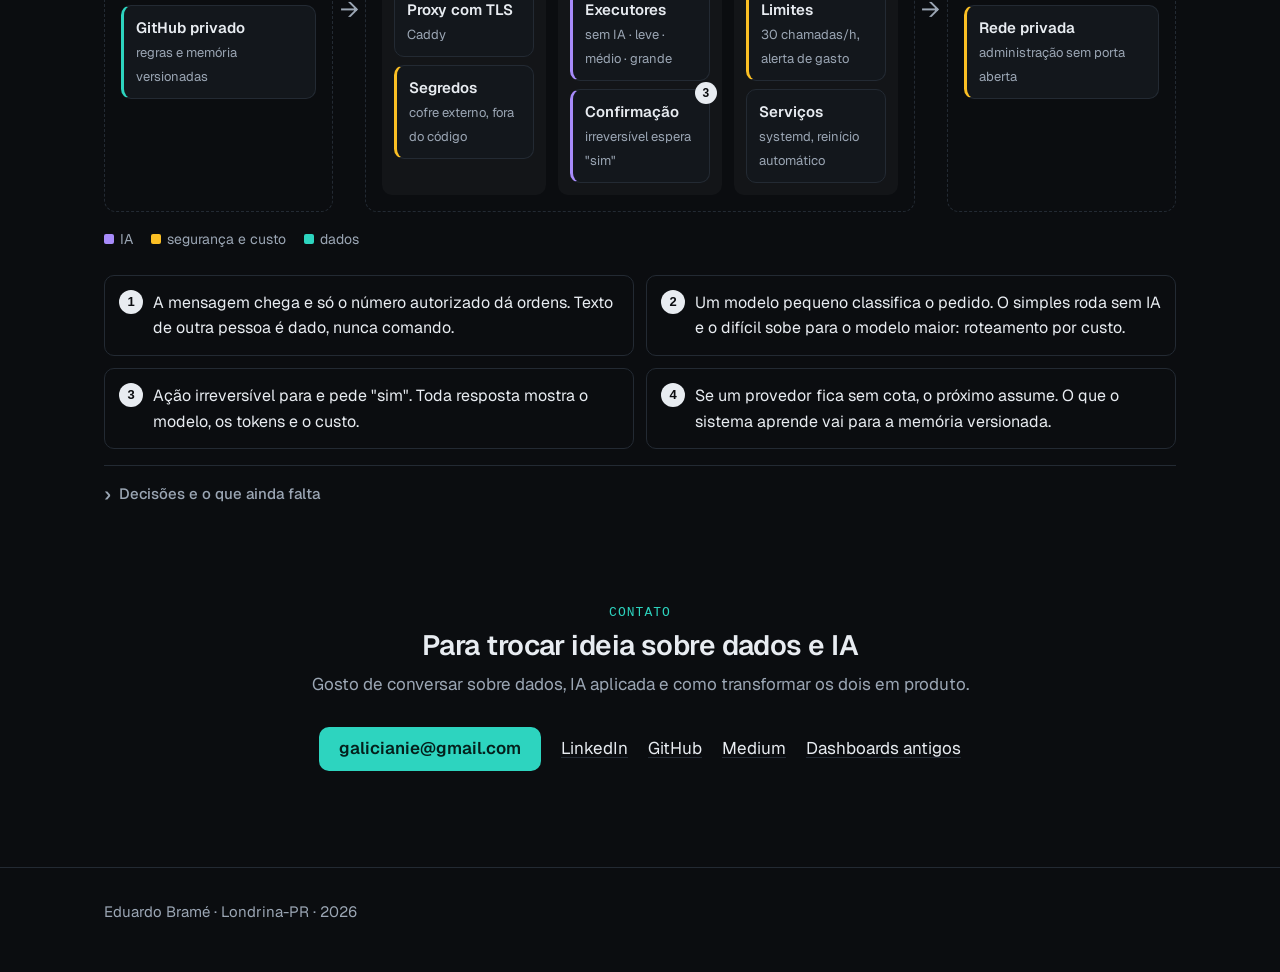
==== commit 104ca4ad: "Conferência final UX: números em grade, capa nítida, menu no celular Co-Authored-By: Claude Opus 5.5" ====
--- a/index.html
+++ b/index.html
@@ -6,7 +6,7 @@
 <script>try{var t=localStorage.getItem('tema');if(t)document.documentElement.dataset.theme=t}catch(e){}document.documentElement.classList.add('js')</script>
 <link rel="preconnect" href="https://fonts.googleapis.com"><link rel="preconnect" href="https://fonts.gstatic.com" crossorigin>
 <link href="https://fonts.googleapis.com/css2?family=Geist:wght@400;500;600&display=swap" rel="stylesheet">
-<link rel="stylesheet" href="assets/style.css?v=8"></head><body>
+<link rel="stylesheet" href="assets/style.css?v=9"></head><body>
 <a class="skip" href="#projetos">Pular para projetos</a>
 <nav><div class="wrap"><a class="me" href="#">Eduardo Bramé</a><a href="#projetos">Projetos</a><a href="#sobre">Sobre</a><a href="#sistema">Arquitetura</a><a class="ct" href="#contato">Contato</a><button id="tema" aria-label="Alternar tema claro/escuro">◐</button></div></nav>
 
@@ -22,7 +22,7 @@
 </header>
 <div class="provas" aria-label="Destaques dos projetos">
  <a href="projetos/raio-x.html"><small>Raio-X Comercial</small><b>595 empresas</b>analisadas com dados da CVM</a>
- <a href="projetos/raio-x.html"><small>Raio-X Comercial</small><b>US$ 0,0008</b>de custo por relatório gerado</a>
+ <a href="projetos/cerebro.html"><small>Cérebro</small><b>24 h no ar</b>assistente com IA na Azure, com custo por resposta</a>
  <a href="projetos/arvore-segura.html"><small>Árvore Segura</small><b>28,7 mil árvores</b>avaliadas por risco de queda</a>
  <a href="projetos/drina.html"><small>DRINA</small><b>3º lugar</b>no SmartCities Hackathon Londrina</a>
 </div>
@@ -128,7 +128,7 @@
   <div class="seta" aria-hidden="true">→</div>
   <div class="zona"><small>Azure · VM Linux ARM · 2 vCPU, 4 GB</small>
    <div class="vm">
-    <div class="grupo"><small>Entrada e segurança</small>
+    <div class="grupo"><small>Entrada</small>
      <div class="node sec"><b>Firewall</b><span>só HTTPS público, SSH fechado</span></div>
      <div class="node"><b>Proxy com TLS</b><span>Caddy</span></div>
      <div class="node sec"><b>Segredos</b><span>cofre externo, fora do código</span></div></div>
--- a/assets/style.css
+++ b/assets/style.css
@@ -136,3 +136,9 @@
 .provas a:hover{border-top-color:var(--fiz)}
 .provas small{display:block;font-size:12px;font-weight:500;color:var(--fiz);margin-bottom:4px}
 .provas a b{display:block;font-size:24px;line-height:1.2;font-weight:600;color:var(--txt);letter-spacing:-.02em}
+/* v9: conferência final UX */
+.nums{display:grid;grid-template-columns:repeat(3,auto);justify-content:start;column-gap:28px;row-gap:12px}
+.capa img{max-height:none;max-width:900px;margin:0 auto;object-fit:contain}
+.gal figure:only-child{grid-column:1/-1;max-width:760px}
+.thumb img[src*=cerebro]{object-fit:contain;background:var(--bg)}
+@media (max-width:640px){nav .wrap>a[href="#projetos"]{display:inline}}
